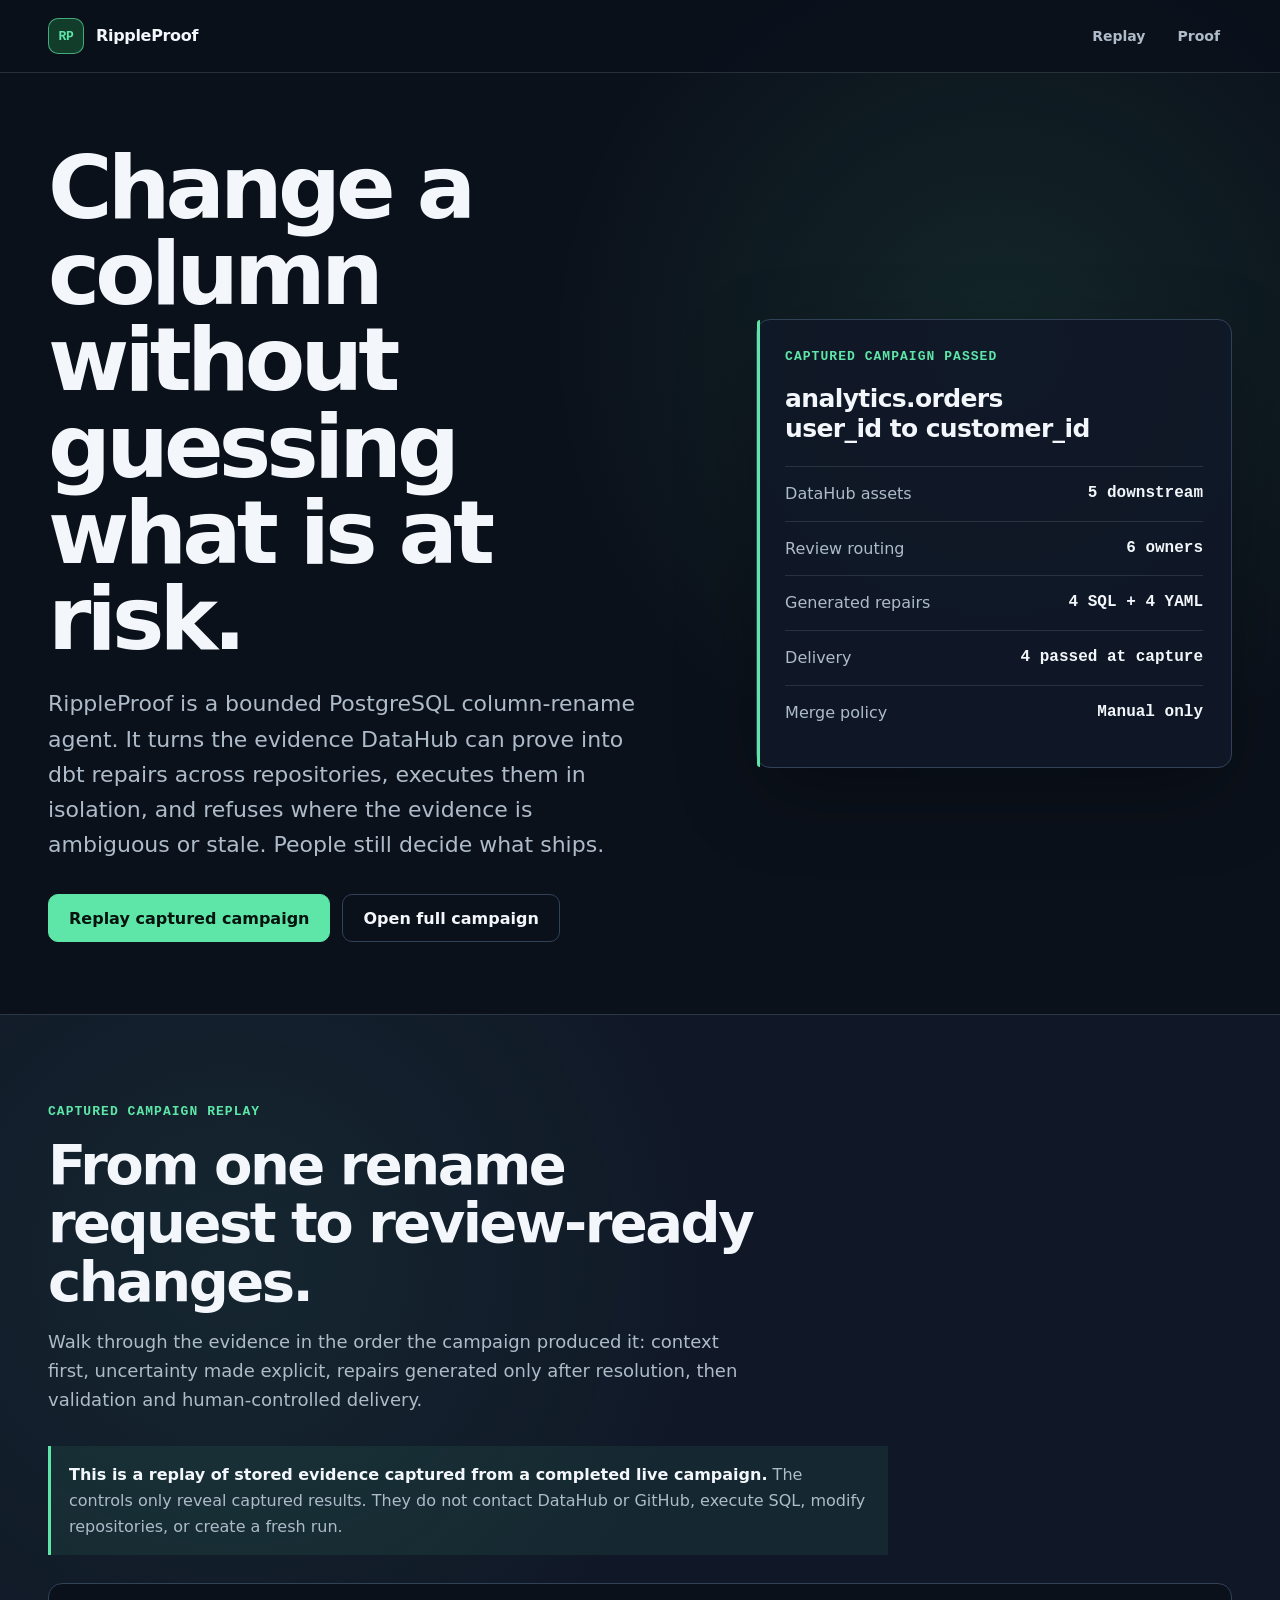
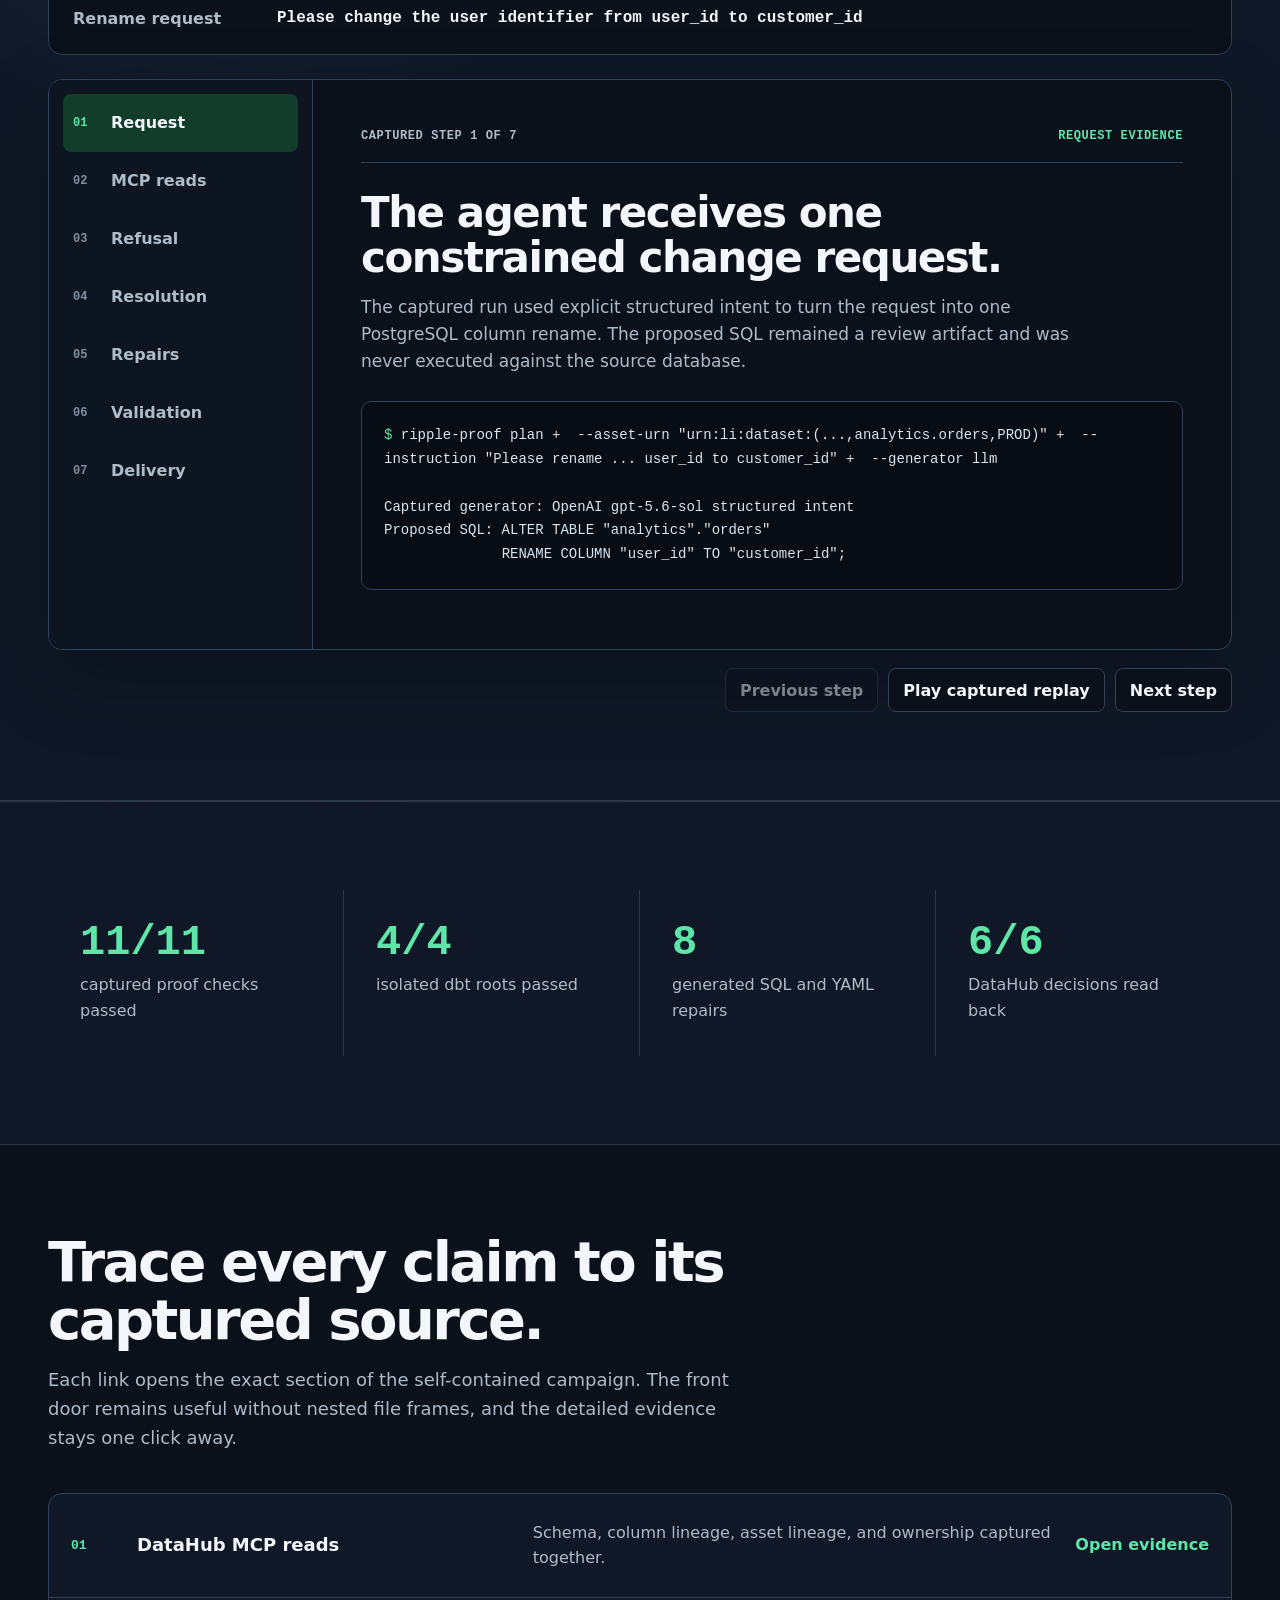
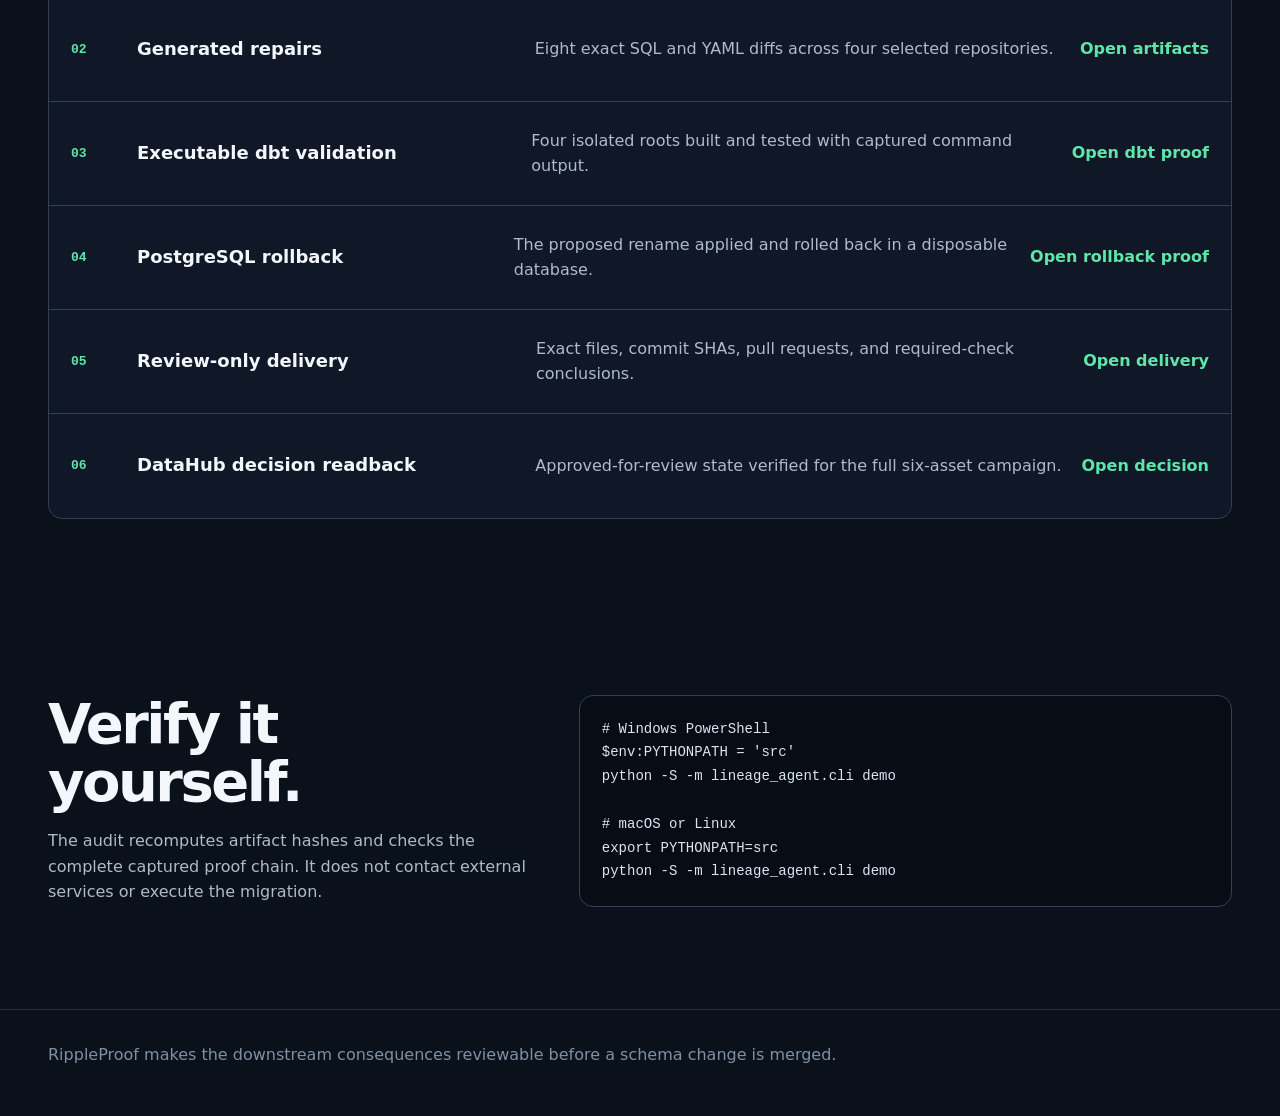
==== examples/index.html @ d80304da "docs: lead with the bounded claim and publish the refusal boundary External review found the copy ov" ====
<!doctype html>
<html lang="en">
<head>
  <meta charset="utf-8">
  <meta name="viewport" content="width=device-width, initial-scale=1">
  <meta name="color-scheme" content="dark">
  <meta name="description" content="RippleProof turns a risky schema rename into a lineage-grounded, executable, human-reviewed change campaign.">
  <meta property="og:title" content="RippleProof | Review the ripple before the change">
  <meta property="og:description" content="DataHub-grounded impact analysis, contract-aware dbt repairs, executable validation, and review-only delivery.">
  <title>RippleProof | Review the ripple before the change</title>
  <link rel="icon" href="data:image/svg+xml,%3Csvg xmlns='http://www.w3.org/2000/svg' viewBox='0 0 64 64'%3E%3Crect width='64' height='64' rx='14' fill='%23101827'/%3E%3Cpath d='M17 46V18h16c9 0 14 5 14 12 0 5-3 9-8 11l9 5H37l-8-5h-2v5H17zm10-14h6c3 0 5-1 5-3s-2-3-5-3h-6v6z' fill='%235ee6a8'/%3E%3C/svg%3E">
  <style>
    :root {
      --background: #0b111b;
      --surface: #101827;
      --surface-raised: #162235;
      --foreground: #f3f7fb;
      --muted: #aebbc9;
      --faint: #7f90a3;
      --border: #304158;
      --accent: #5ee6a8;
      --accent-dark: #123d2b;
      --warning: #ffd479;
      --max: 1184px;
      --radius: 14px;
      font-family: "IBM Plex Sans", "Segoe UI", system-ui, sans-serif;
      color-scheme: dark;
    }

    * { box-sizing: border-box; }
    html { scroll-behavior: smooth; }
    body {
      margin: 0;
      background:
        radial-gradient(circle at 78% 8%, rgba(94, 230, 168, 0.10), transparent 28rem),
        var(--background);
      color: var(--foreground);
      font-size: 16px;
      line-height: 1.6;
    }
    a { color: inherit; }
    a:focus-visible, button:focus-visible { outline: 3px solid var(--warning); outline-offset: 4px; }
    .skip-link {
      position: absolute;
      left: 16px;
      top: -80px;
      z-index: 10;
      padding: 10px 14px;
      background: var(--foreground);
      color: var(--background);
      border-radius: 8px;
    }
    .skip-link:focus { top: 16px; }
    .shell { width: min(calc(100% - 40px), var(--max)); margin: 0 auto; }
    .topbar {
      border-bottom: 1px solid rgba(174, 187, 201, 0.18);
      background: rgba(11, 17, 27, 0.88);
    }
    .topbar .shell {
      min-height: 72px;
      display: flex;
      align-items: center;
      justify-content: space-between;
      gap: 20px;
    }
    .brand { display: inline-flex; align-items: center; gap: 12px; font-weight: 700; letter-spacing: -0.02em; }
    .mark {
      width: 36px;
      height: 36px;
      display: grid;
      place-items: center;
      border: 1px solid rgba(94, 230, 168, 0.65);
      border-radius: 10px;
      background: var(--accent-dark);
      color: var(--accent);
      font: 700 13px/1 "JetBrains Mono", Consolas, monospace;
    }
    .top-nav { display: flex; align-items: center; gap: 8px; }
    .top-nav a {
      min-height: 44px;
      display: inline-flex;
      align-items: center;
      padding: 0 12px;
      border-radius: 8px;
      color: var(--muted);
      font-size: 14px;
      font-weight: 650;
      text-decoration: none;
      transition: color 180ms ease, background-color 180ms ease;
    }
    .top-nav a:hover { color: var(--foreground); background: var(--surface); }
    .hero {
      min-height: min(720px, calc(100dvh - 72px));
      display: grid;
      grid-template-columns: minmax(0, 1.12fr) minmax(300px, 0.88fr);
      align-items: center;
      gap: clamp(40px, 8vw, 112px);
      padding: 72px 0;
    }
    h1, h2, h3, p { margin-top: 0; }
    h1 {
      max-width: 720px;
      margin-bottom: 24px;
      font-size: clamp(44px, 7vw, 88px);
      line-height: 0.98;
      letter-spacing: -0.055em;
    }
    .hero-copy > p { max-width: 610px; margin-bottom: 32px; color: var(--muted); font-size: clamp(18px, 2vw, 22px); }
    .actions { display: flex; flex-wrap: wrap; gap: 12px; }
    .button {
      min-height: 48px;
      display: inline-flex;
      align-items: center;
      justify-content: center;
      padding: 0 20px;
      border: 1px solid var(--accent);
      border-radius: 10px;
      background: var(--accent);
      color: #07130e;
      font-weight: 700;
      text-decoration: none;
      transition: background-color 180ms ease, color 180ms ease, border-color 180ms ease;
    }
    .button:hover { background: #8af0c0; border-color: #8af0c0; }
    .button.secondary { background: transparent; color: var(--foreground); border-color: var(--border); }
    .button.secondary:hover { border-color: var(--muted); background: var(--surface); }
    .proof-card {
      position: relative;
      padding: 28px;
      border: 1px solid var(--border);
      border-radius: var(--radius);
      background: rgba(16, 24, 39, 0.9);
      box-shadow: 0 28px 80px rgba(0, 0, 0, 0.28);
    }
    .proof-card::before {
      content: "";
      position: absolute;
      inset: 0 auto 0 0;
      width: 3px;
      border-radius: var(--radius) 0 0 var(--radius);
      background: var(--accent);
    }
    .proof-status { margin-bottom: 18px; color: var(--accent); font: 700 13px/1.4 "JetBrains Mono", Consolas, monospace; letter-spacing: 0.08em; text-transform: uppercase; }
    .proof-card h2 { margin-bottom: 22px; font-size: 25px; line-height: 1.2; letter-spacing: -0.025em; }
    .proof-list { display: grid; gap: 0; margin: 0; }
    .proof-row { display: flex; justify-content: space-between; gap: 24px; padding: 14px 0; border-top: 1px solid rgba(174, 187, 201, 0.16); }
    .proof-row dt { color: var(--muted); }
    .proof-row dd { margin: 0; font-family: "JetBrains Mono", Consolas, monospace; font-weight: 700; text-align: right; }
    section { padding: 88px 0; }
    .proof-strip { border-block: 1px solid rgba(174, 187, 201, 0.18); background: var(--surface); }
    .metrics { display: grid; grid-template-columns: repeat(4, 1fr); }
    .metric { min-height: 152px; padding: 32px; border-right: 1px solid rgba(174, 187, 201, 0.18); }
    .metric:last-child { border-right: 0; }
    .metric strong { display: block; margin-bottom: 8px; color: var(--accent); font: 700 clamp(28px, 4vw, 42px)/1 "JetBrains Mono", Consolas, monospace; }
    .metric span { color: var(--muted); }
    .section-copy { max-width: 710px; margin-bottom: 40px; }
    .section-copy h2 { margin-bottom: 16px; font-size: clamp(34px, 5vw, 56px); line-height: 1.05; letter-spacing: -0.045em; }
    .section-copy p { color: var(--muted); font-size: 18px; }
    .replay-section {
      border-block: 1px solid rgba(174, 187, 201, 0.18);
      background:
        radial-gradient(circle at 18% 18%, rgba(94, 230, 168, 0.07), transparent 30rem),
        var(--surface);
    }
    .section-label {
      margin-bottom: 14px;
      color: var(--accent);
      font: 700 13px/1.4 "JetBrains Mono", Consolas, monospace;
      letter-spacing: 0.08em;
      text-transform: uppercase;
    }
    .capture-note {
      max-width: 840px;
      margin: -8px 0 28px;
      padding: 16px 18px;
      border-left: 3px solid var(--accent);
      background: rgba(94, 230, 168, 0.07);
      color: var(--muted);
    }
    .capture-note strong { color: var(--foreground); }
    .request-card {
      display: grid;
      grid-template-columns: 180px minmax(0, 1fr);
      gap: 24px;
      align-items: start;
      margin-bottom: 24px;
      padding: 22px 24px;
      border: 1px solid var(--border);
      border-radius: var(--radius);
      background: var(--background);
    }
    .request-card strong { color: var(--muted); font-weight: 550; }
    .request-card code {
      color: var(--foreground);
      font: 700 16px/1.55 "JetBrains Mono", Consolas, monospace;
    }
    .replay-shell {
      display: grid;
      grid-template-columns: 264px minmax(0, 1fr);
      overflow: hidden;
      border: 1px solid var(--border);
      border-radius: var(--radius);
      background: var(--background);
      box-shadow: 0 28px 80px rgba(0, 0, 0, 0.24);
    }
    .replay-nav {
      display: grid;
      align-content: start;
      padding: 14px;
      border-right: 1px solid var(--border);
      background: #0d1521;
    }
    .replay-tab {
      min-height: 58px;
      display: grid;
      grid-template-columns: 28px minmax(0, 1fr);
      gap: 10px;
      align-items: center;
      padding: 8px 10px;
      border-radius: 8px;
      color: var(--muted);
      font-weight: 650;
      line-height: 1.25;
      text-decoration: none;
      transition: color 180ms ease, background-color 180ms ease;
    }
    .replay-tab span {
      color: var(--faint);
      font: 700 12px/1 "JetBrains Mono", Consolas, monospace;
    }
    .replay-tab:hover { color: var(--foreground); background: var(--surface-raised); }
    .replay-tab[aria-selected="true"] {
      background: var(--accent-dark);
      color: var(--foreground);
    }
    .replay-tab[aria-selected="true"] span { color: var(--accent); }
    .replay-stage { min-width: 0; padding: clamp(24px, 4vw, 48px); }
    .replay-stage-head {
      display: flex;
      justify-content: space-between;
      gap: 20px;
      margin-bottom: 28px;
      padding-bottom: 18px;
      border-bottom: 1px solid var(--border);
      color: var(--muted);
      font: 700 12px/1.4 "JetBrains Mono", Consolas, monospace;
      letter-spacing: 0.05em;
      text-transform: uppercase;
    }
    .replay-stage-head span:last-child { color: var(--accent); text-align: right; }
    .replay-panel { min-height: 410px; }
    .replay-shell[data-enhanced="true"] .replay-panel:not([hidden]) {
      animation: replay-in 240ms ease-out;
    }
    .replay-shell[data-enhanced="true"] .replay-panel[hidden] { display: none; }
    @keyframes replay-in {
      from { opacity: 0; transform: translateY(8px); }
      to { opacity: 1; transform: translateY(0); }
    }
    .replay-panel h3 {
      max-width: 680px;
      margin-bottom: 14px;
      font-size: clamp(28px, 4vw, 42px);
      line-height: 1.05;
      letter-spacing: -0.035em;
    }
    .replay-panel > p { max-width: 720px; color: var(--muted); font-size: 17px; }
    .terminal {
      margin-top: 26px;
      padding: 22px;
      overflow-x: auto;
      border: 1px solid var(--border);
      border-radius: 10px;
      background: #080d15;
      color: #d9e6f2;
      font: 14px/1.7 "JetBrains Mono", Consolas, monospace;
      overflow-wrap: anywhere;
      word-break: break-word;
      white-space: pre-wrap;
    }
    .terminal .prompt, .terminal .pass { color: var(--accent); }
    .terminal .warn { color: var(--warning); }
    .fact-grid {
      display: grid;
      grid-template-columns: repeat(2, minmax(0, 1fr));
      gap: 12px;
      margin-top: 26px;
    }
    .fact {
      padding: 18px;
      border: 1px solid var(--border);
      border-radius: 10px;
      background: var(--surface);
    }
    .fact strong { display: block; margin-bottom: 4px; color: var(--accent); font: 700 18px/1.3 "JetBrains Mono", Consolas, monospace; }
    .fact span { color: var(--muted); }
    .fact.warning strong { color: var(--warning); }
    .evidence-link {
      display: inline-flex;
      min-height: 44px;
      align-items: center;
      margin-top: 22px;
      color: var(--accent);
      font-weight: 700;
      text-underline-offset: 4px;
    }
    .replay-controls {
      display: none;
      align-items: center;
      justify-content: flex-end;
      gap: 10px;
      margin-top: 18px;
    }
    .replay-shell[data-enhanced="true"] + .replay-controls { display: flex; }
    .control {
      min-height: 44px;
      padding: 0 14px;
      border: 1px solid var(--border);
      border-radius: 8px;
      background: var(--background);
      color: var(--foreground);
      font: inherit;
      font-weight: 700;
      cursor: pointer;
      transition: border-color 180ms ease, background-color 180ms ease;
    }
    .control:hover { border-color: var(--muted); background: var(--surface-raised); }
    .control:active { transform: translateY(1px); }
    .control:disabled { cursor: not-allowed; opacity: 0.48; }
    .proof-index {
      overflow: hidden;
      border: 1px solid var(--border);
      border-radius: var(--radius);
      background: var(--surface);
    }
    .proof-link {
      display: grid;
      grid-template-columns: 48px minmax(190px, 0.72fr) minmax(0, 1fr) auto;
      gap: 18px;
      align-items: center;
      min-height: 104px;
      padding: 18px 22px;
      border-bottom: 1px solid var(--border);
      text-decoration: none;
      transition: background-color 180ms ease;
    }
    .proof-link:last-child { border-bottom: 0; }
    .proof-link:hover { background: var(--surface-raised); }
    .proof-link .proof-number { color: var(--accent); font: 700 13px/1 "JetBrains Mono", Consolas, monospace; }
    .proof-link strong { font-size: 18px; }
    .proof-link p { margin: 0; color: var(--muted); }
    .proof-link .open-label { color: var(--accent); font-weight: 700; white-space: nowrap; }
    .verify-grid { display: grid; grid-template-columns: 0.85fr 1.15fr; gap: 48px; align-items: start; }
    .verify-grid h2 { margin-bottom: 16px; font-size: clamp(34px, 5vw, 56px); line-height: 1.05; letter-spacing: -0.045em; }
    .verify-grid p { color: var(--muted); }
    .verify-grid pre { overflow-x: auto; margin: 0; padding: 22px; border: 1px solid var(--border); border-radius: var(--radius); background: #080d15; color: #d9e6f2; font: 14px/1.7 "JetBrains Mono", Consolas, monospace; }
    footer { padding: 32px 0 48px; border-top: 1px solid rgba(174, 187, 201, 0.18); color: var(--faint); }

    @media (max-width: 820px) {
      .hero { min-height: auto; grid-template-columns: 1fr; gap: 48px; padding: 64px 0; }
      .metrics { grid-template-columns: repeat(2, 1fr); }
      .metric:nth-child(2) { border-right: 0; }
      .metric:nth-child(-n + 2) { border-bottom: 1px solid rgba(174, 187, 201, 0.18); }
      .verify-grid { grid-template-columns: 1fr; gap: 28px; }
      .replay-shell { grid-template-columns: 1fr; }
      .replay-nav {
        grid-template-columns: repeat(2, minmax(0, 1fr));
        border-right: 0;
        border-bottom: 1px solid var(--border);
      }
      .replay-panel { min-height: 0; }
      .proof-link { grid-template-columns: 40px minmax(160px, 0.8fr) minmax(0, 1fr); }
      .proof-link .open-label { grid-column: 2 / -1; }
    }
    @media (max-width: 520px) {
      .shell { width: min(calc(100% - 28px), var(--max)); }
      .topbar .shell { min-height: 64px; }
      .top-nav { gap: 2px; }
      .top-nav a { padding-inline: 9px; }
      h1 { font-size: clamp(42px, 14vw, 64px); }
      section { padding: 64px 0; }
      .actions { display: grid; }
      .metrics { grid-template-columns: 1fr; }
      .metric, .metric:nth-child(2) { border-right: 0; border-bottom: 1px solid rgba(174, 187, 201, 0.18); }
      .metric:last-child { border-bottom: 0; }
      .request-card { grid-template-columns: 1fr; gap: 8px; padding: 18px; }
      .replay-nav { grid-template-columns: 1fr 1fr; padding: 8px; }
      .replay-tab { min-height: 52px; grid-template-columns: 22px minmax(0, 1fr); padding: 7px 8px; font-size: 14px; }
      .replay-stage { padding: 22px 18px; }
      .replay-stage-head { display: grid; gap: 6px; }
      .replay-stage-head span:last-child { text-align: left; }
      .fact-grid { grid-template-columns: 1fr; }
      .replay-controls { grid-template-columns: 1fr 1fr; }
      .replay-shell[data-enhanced="true"] + .replay-controls { display: grid; }
      .control { width: 100%; }
      .control[data-action="play"] { grid-column: 1 / -1; grid-row: 1; }
      .proof-link { grid-template-columns: 34px minmax(0, 1fr); gap: 8px 12px; padding: 18px; }
      .proof-link p, .proof-link .open-label { grid-column: 2; }
    }
    @media (prefers-reduced-motion: reduce) {
      html { scroll-behavior: auto; }
      *, *::before, *::after {
        scroll-behavior: auto !important;
        transition-duration: 0.01ms !important;
        animation-duration: 0.01ms !important;
        animation-iteration-count: 1 !important;
      }
    }
  </style>
</head>
<body>
  <a class="skip-link" href="#main">Skip to main content</a>
  <header class="topbar">
    <div class="shell">
      <div class="brand"><span class="mark" aria-hidden="true">RP</span>RippleProof</div>
      <nav class="top-nav" aria-label="Primary navigation">
        <a href="#replay">Replay</a>
        <a href="#proof">Proof</a>
      </nav>
    </div>
  </header>

  <main id="main" tabindex="-1">
    <div class="shell hero" id="product">
      <div class="hero-copy">
        <h1>Change a column without guessing what is at risk.</h1>
        <p>RippleProof is a bounded PostgreSQL column-rename agent. It turns the evidence DataHub can prove into dbt repairs across repositories, executes them in isolation, and refuses where the evidence is ambiguous or stale. People still decide what ships.</p>
        <div class="actions">
          <a class="button" href="#replay">Replay captured campaign</a>
          <a class="button secondary" href="generated-ripple-proof-resolved/campaign.html">Open full campaign</a>
        </div>
      </div>
      <aside class="proof-card" aria-label="Verified campaign summary">
        <div class="proof-status">Captured campaign passed</div>
        <h2>analytics.orders<br>user_id to customer_id</h2>
        <dl class="proof-list">
          <div class="proof-row"><dt>DataHub assets</dt><dd>5 downstream</dd></div>
          <div class="proof-row"><dt>Review routing</dt><dd>6 owners</dd></div>
          <div class="proof-row"><dt>Generated repairs</dt><dd>4 SQL + 4 YAML</dd></div>
          <div class="proof-row"><dt>Delivery</dt><dd>4 passed at capture</dd></div>
          <div class="proof-row"><dt>Merge policy</dt><dd>Manual only</dd></div>
        </dl>
      </aside>
    </div>

    <section class="replay-section" id="replay" aria-labelledby="replay-title">
      <div class="shell">
        <div class="section-copy">
          <div class="section-label">Captured campaign replay</div>
          <h2 id="replay-title">From one rename request to review-ready changes.</h2>
          <p>Walk through the evidence in the order the campaign produced it: context first, uncertainty made explicit, repairs generated only after resolution, then validation and human-controlled delivery.</p>
        </div>

        <div class="capture-note" role="note">
          <strong>This is a replay of stored evidence captured from a completed live campaign.</strong>
          The controls only reveal captured results. They do not contact DataHub or GitHub, execute SQL, modify repositories, or create a fresh run.
        </div>

        <div class="request-card">
          <strong>Rename request</strong>
          <code>Please change the user identifier from user_id to customer_id</code>
        </div>

        <div class="replay-shell" data-replay>
          <nav class="replay-nav" role="tablist" aria-label="Captured campaign steps">
            <a class="replay-tab" id="replay-tab-1" href="#replay-step-1" role="tab" aria-controls="replay-step-1" aria-selected="true"><span>01</span>Request</a>
            <a class="replay-tab" id="replay-tab-2" href="#replay-step-2" role="tab" aria-controls="replay-step-2" aria-selected="false"><span>02</span>MCP reads</a>
            <a class="replay-tab" id="replay-tab-3" href="#replay-step-3" role="tab" aria-controls="replay-step-3" aria-selected="false"><span>03</span>Refusal</a>
            <a class="replay-tab" id="replay-tab-4" href="#replay-step-4" role="tab" aria-controls="replay-step-4" aria-selected="false"><span>04</span>Resolution</a>
            <a class="replay-tab" id="replay-tab-5" href="#replay-step-5" role="tab" aria-controls="replay-step-5" aria-selected="false"><span>05</span>Repairs</a>
            <a class="replay-tab" id="replay-tab-6" href="#replay-step-6" role="tab" aria-controls="replay-step-6" aria-selected="false"><span>06</span>Validation</a>
            <a class="replay-tab" id="replay-tab-7" href="#replay-step-7" role="tab" aria-controls="replay-step-7" aria-selected="false"><span>07</span>Delivery</a>
          </nav>

          <div class="replay-stage">
            <div class="replay-stage-head" aria-live="polite">
              <span data-step-count>All 7 captured steps expanded</span>
              <span data-step-status>Offline evidence replay</span>
            </div>

            <article class="replay-panel" id="replay-step-1" role="tabpanel" aria-labelledby="replay-tab-1">
              <h3>The agent receives one constrained change request.</h3>
              <p>The captured run used explicit structured intent to turn the request into one PostgreSQL column rename. The proposed SQL remained a review artifact and was never executed against the source database.</p>
              <pre class="terminal"><code><span class="prompt">$</span> ripple-proof plan +  --asset-urn "urn:li:dataset:(...,analytics.orders,PROD)" +  --instruction "Please rename ... user_id to customer_id" +  --generator llm

Captured generator: OpenAI gpt-5.6-sol structured intent
Proposed SQL: ALTER TABLE "analytics"."orders"
              RENAME COLUMN "user_id" TO "customer_id";</code></pre>
            </article>

            <article class="replay-panel" id="replay-step-2" role="tabpanel" aria-labelledby="replay-tab-2">
              <h3>DataHub MCP establishes the blast radius before code changes.</h3>
              <p>The agent captured schema, column lineage, wider asset lineage, and ownership. Five downstream assets appeared across two hops, with review routes for the source and every consumer.</p>
              <div class="fact-grid">
                <div class="fact"><strong>list_schema_fields</strong><span>Verified user_id exists and customer_id does not.</span></div>
                <div class="fact"><strong>get_lineage + column</strong><span>Four column-confirmed dbt consumers.</span></div>
                <div class="fact"><strong>get_lineage + asset</strong><span>Five reachable assets across two hops.</span></div>
                <div class="fact"><strong>get_entities</strong><span>Six owner routes for human review.</span></div>
              </div>
              <a class="evidence-link" href="generated-ripple-proof-resolved/campaign.html#evidence-title">Open captured DataHub MCP evidence</a>
            </article>

            <article class="replay-panel" id="replay-step-3" role="tabpanel" aria-labelledby="replay-tab-3">
              <h3>Two code matches produce a refusal, not a guess.</h3>
              <p>DataHub identified customer_identity_export, but two discovered dbt models claimed that asset. RippleProof stopped review readiness and preserved both candidates for an owner decision.</p>
              <pre class="terminal"><code><span class="warn">BLOCKED: model mapping is ambiguous</span>

asset: customer_identity_export
candidates:
  - dbt_operations_primary/models/customer_identity_primary.sql
  - dbt_operations_shadow/models/customer_identity_shadow.sql

ready_for_review: false</code></pre>
              <a class="evidence-link" href="ambiguity-resolution-review.html">Compare the blocked and resolved campaigns</a>
            </article>

            <article class="replay-panel" id="replay-step-4" role="tabpanel" aria-labelledby="replay-tab-4">
              <h3>The reviewer selects one exact model and the decision is hashed.</h3>
              <p>The recorded override chose the primary Operations model. The shadow candidate stayed visible as unselected evidence, so the resolution remains explainable and reproducible.</p>
              <pre class="terminal"><code><span class="pass">RESOLVED: reviewer override</span>

selected:
  dbt_operations_primary/models/customer_identity_primary.sql
unselected:
  dbt_operations_shadow/models/customer_identity_shadow.sql
resolution_sha256:
  58814786fe8f9f120883964919371ba636cdb69d6177ea32b817f99f9cd10b37</code></pre>
              <a class="evidence-link" href="generated-ripple-proof-resolved/campaign.html#artifacts-title">Inspect the resolved artifact set</a>
            </article>

            <article class="replay-panel" id="replay-step-5" role="tabpanel" aria-labelledby="replay-tab-5">
              <h3>Confirmed consumers receive mergeable SQL and contract repairs.</h3>
              <p>Four selected dbt repositories received four model patches and four schema contract patches. The Looker dashboard stayed in manual review because DataHub proved reachability, not column usage.</p>
              <div class="fact-grid">
                <div class="fact"><strong>4 SQL</strong><span>Executable references changed to customer_id.</span></div>
                <div class="fact"><strong>4 YAML</strong><span>dbt schema contracts updated with each model.</span></div>
                <div class="fact"><strong>4 repos</strong><span>Only the reviewer-selected implementations were patched.</span></div>
                <div class="fact warning"><strong>1 manual</strong><span>Revenue Dashboard routed for inspection, not fabricated repair.</span></div>
              </div>
              <a class="evidence-link" href="generated-ripple-proof-resolved/campaign.html#artifacts-title">Open generated repairs and diffs</a>
            </article>

            <article class="replay-panel" id="replay-step-6" role="tabpanel" aria-labelledby="replay-tab-6">
              <h3>Repairs execute in isolation and the source rename rolls back.</h3>
              <p>Every selected dbt root built and tested against DuckDB. PostgreSQL 16 then observed user_id, applied the rename in a networkless disposable container, observed customer_id, rolled back, and observed user_id again.</p>
              <div class="fact-grid">
                <div class="fact"><strong>4 / 4 dbt</strong><span>All isolated roots passed build and data tests.</span></div>
                <div class="fact"><strong>before</strong><span>user_id</span></div>
                <div class="fact"><strong>after</strong><span>customer_id</span></div>
                <div class="fact"><strong>rollback</strong><span>user_id restored</span></div>
              </div>
              <a class="evidence-link" href="generated-ripple-proof-resolved/campaign.html#execution-title">Open dbt execution evidence</a>
              <a class="evidence-link" href="generated-ripple-proof-resolved/campaign.html#postgres-title">Open PostgreSQL rollback evidence</a>
            </article>

            <article class="replay-panel" id="replay-step-7" role="tabpanel" aria-labelledby="replay-tab-7">
              <h3>Delivery stops at review, with merge still controlled by people.</h3>
              <p>Four pull requests were captured open with required checks passing and auto-merge disabled. The approved-for-review decision was read back from DataHub for all six covered assets. Nothing in the campaign authorizes merge or production execution.</p>
              <div class="fact-grid">
                <div class="fact"><strong>4 PRs</strong><span>Open, checked, and bound to exact generated files.</span></div>
                <div class="fact"><strong>auto-merge off</strong><span>Delivery policy remains manual-only.</span></div>
                <div class="fact"><strong>6 / 6 assets</strong><span>DataHub decision read back through a fresh client.</span></div>
                <div class="fact"><strong>human gate</strong><span>Merge and source execution remain outside RippleProof.</span></div>
              </div>
              <a class="evidence-link" href="generated-ripple-proof-resolved/campaign.html#delivery-title">Open review-only delivery evidence</a>
              <a class="evidence-link" href="generated-ripple-proof-resolved/campaign.html#decision-title">Open DataHub decision evidence</a>
            </article>
          </div>
        </div>

        <div class="replay-controls" aria-label="Captured replay controls">
          <button class="control" type="button" data-action="previous">Previous step</button>
          <button class="control" type="button" data-action="play" aria-pressed="false">Play captured replay</button>
          <button class="control" type="button" data-action="next">Next step</button>
        </div>
        <noscript><p class="capture-note">JavaScript is off, so all seven captured steps are expanded above.</p></noscript>
      </div>
    </section>

    <section class="proof-strip" aria-label="Captured campaign summary">
      <div class="shell metrics">
        <div class="metric"><strong>11/11</strong><span>captured proof checks passed</span></div>
        <div class="metric"><strong>4/4</strong><span>isolated dbt roots passed</span></div>
        <div class="metric"><strong>8</strong><span>generated SQL and YAML repairs</span></div>
        <div class="metric"><strong>6/6</strong><span>DataHub decisions read back</span></div>
      </div>
    </section>

    <section id="proof" aria-labelledby="proof-title">
      <div class="shell">
        <div class="section-copy">
          <h2 id="proof-title">Trace every claim to its captured source.</h2>
          <p>Each link opens the exact section of the self-contained campaign. The front door remains useful without nested file frames, and the detailed evidence stays one click away.</p>
        </div>
        <div class="proof-index">
          <a class="proof-link" href="generated-ripple-proof-resolved/campaign.html#evidence-title">
            <span class="proof-number">01</span><strong>DataHub MCP reads</strong><p>Schema, column lineage, asset lineage, and ownership captured together.</p><span class="open-label">Open evidence</span>
          </a>
          <a class="proof-link" href="generated-ripple-proof-resolved/campaign.html#artifacts-title">
            <span class="proof-number">02</span><strong>Generated repairs</strong><p>Eight exact SQL and YAML diffs across four selected repositories.</p><span class="open-label">Open artifacts</span>
          </a>
          <a class="proof-link" href="generated-ripple-proof-resolved/campaign.html#execution-title">
            <span class="proof-number">03</span><strong>Executable dbt validation</strong><p>Four isolated roots built and tested with captured command output.</p><span class="open-label">Open dbt proof</span>
          </a>
          <a class="proof-link" href="generated-ripple-proof-resolved/campaign.html#postgres-title">
            <span class="proof-number">04</span><strong>PostgreSQL rollback</strong><p>The proposed rename applied and rolled back in a disposable database.</p><span class="open-label">Open rollback proof</span>
          </a>
          <a class="proof-link" href="generated-ripple-proof-resolved/campaign.html#delivery-title">
            <span class="proof-number">05</span><strong>Review-only delivery</strong><p>Exact files, commit SHAs, pull requests, and required-check conclusions.</p><span class="open-label">Open delivery</span>
          </a>
          <a class="proof-link" href="generated-ripple-proof-resolved/campaign.html#decision-title">
            <span class="proof-number">06</span><strong>DataHub decision readback</strong><p>Approved-for-review state verified for the full six-asset campaign.</p><span class="open-label">Open decision</span>
          </a>
        </div>
      </div>
    </section>

    <section id="verify">
      <div class="shell verify-grid">
        <div>
          <h2>Verify it yourself.</h2>
          <p>The audit recomputes artifact hashes and checks the complete captured proof chain. It does not contact external services or execute the migration.</p>
        </div>
        <pre><code># Windows PowerShell
$env:PYTHONPATH = 'src'
python -S -m lineage_agent.cli demo

# macOS or Linux
export PYTHONPATH=src
python -S -m lineage_agent.cli demo</code></pre>
      </div>
    </section>
  </main>

  <footer>
    <div class="shell">RippleProof makes the downstream consequences reviewable before a schema change is merged.</div>
  </footer>
  <script>
    (function () {
      const replay = document.querySelector("[data-replay]");
      if (!replay) return;

      const tabs = Array.from(replay.querySelectorAll('[role="tab"]'));
      const panels = tabs.map((tab) => document.getElementById(tab.getAttribute("aria-controls")));
      const controls = replay.nextElementSibling;
      const previous = controls.querySelector('[data-action="previous"]');
      const play = controls.querySelector('[data-action="play"]');
      const next = controls.querySelector('[data-action="next"]');
      const count = replay.querySelector("[data-step-count]");
      const status = replay.querySelector("[data-step-status]");
      const reducedMotion = window.matchMedia("(prefers-reduced-motion: reduce)");
      let current = 0;
      let timer = null;

      function stopPlayback() {
        if (timer !== null) {
          window.clearInterval(timer);
          timer = null;
        }
        play.setAttribute("aria-pressed", "false");
        play.textContent = "Play captured replay";
      }

      function showStep(index, options) {
        const settings = options || {};
        current = Math.max(0, Math.min(index, tabs.length - 1));
        tabs.forEach((tab, tabIndex) => {
          const selected = tabIndex === current;
          tab.setAttribute("aria-selected", String(selected));
          tab.tabIndex = selected ? 0 : -1;
          panels[tabIndex].hidden = !selected;
        });
        count.textContent = "Captured step " + (current + 1) + " of " + tabs.length;
        const stepLabel = tabs[current].textContent.replace(/^\d+/, "").trim();
        status.textContent = stepLabel + " evidence";
        previous.disabled = current === 0;
        next.disabled = current === tabs.length - 1;
        if (settings.focus) tabs[current].focus();
        if (settings.updateHash !== false) {
          window.history.replaceState(null, "", "#" + panels[current].id);
        }
      }

      function startPlayback() {
        if (reducedMotion.matches) return;
        if (timer !== null) {
          stopPlayback();
          return;
        }
        if (current === tabs.length - 1) showStep(0);
        play.setAttribute("aria-pressed", "true");
        play.textContent = "Pause captured replay";
        timer = window.setInterval(function () {
          if (current === tabs.length - 1) {
            stopPlayback();
            return;
          }
          showStep(current + 1);
        }, 4200);
      }

      tabs.forEach((tab, tabIndex) => {
        tab.addEventListener("click", function (event) {
          event.preventDefault();
          stopPlayback();
          showStep(tabIndex);
        });
        tab.addEventListener("keydown", function (event) {
          let destination = null;
          if (event.key === "ArrowRight" || event.key === "ArrowDown") destination = (tabIndex + 1) % tabs.length;
          if (event.key === "ArrowLeft" || event.key === "ArrowUp") destination = (tabIndex - 1 + tabs.length) % tabs.length;
          if (event.key === "Home") destination = 0;
          if (event.key === "End") destination = tabs.length - 1;
          if (destination === null) return;
          event.preventDefault();
          stopPlayback();
          showStep(destination, { focus: true });
        });
      });

      previous.addEventListener("click", function () {
        stopPlayback();
        showStep(current - 1);
      });
      next.addEventListener("click", function () {
        stopPlayback();
        showStep(current + 1);
      });
      play.addEventListener("click", startPlayback);

      function applyMotionPreference() {
        play.hidden = reducedMotion.matches;
        if (reducedMotion.matches) stopPlayback();
      }
      if (typeof reducedMotion.addEventListener === "function") {
        reducedMotion.addEventListener("change", applyMotionPreference);
      }
      document.addEventListener("visibilitychange", function () {
        if (document.hidden) stopPlayback();
      });

      replay.dataset.enhanced = "true";
      const requested = panels.findIndex((panel) => "#" + panel.id === window.location.hash);
      showStep(requested >= 0 ? requested : 0, { updateHash: requested >= 0 });
      applyMotionPreference();
    }());
  </script>
</body>
</html>
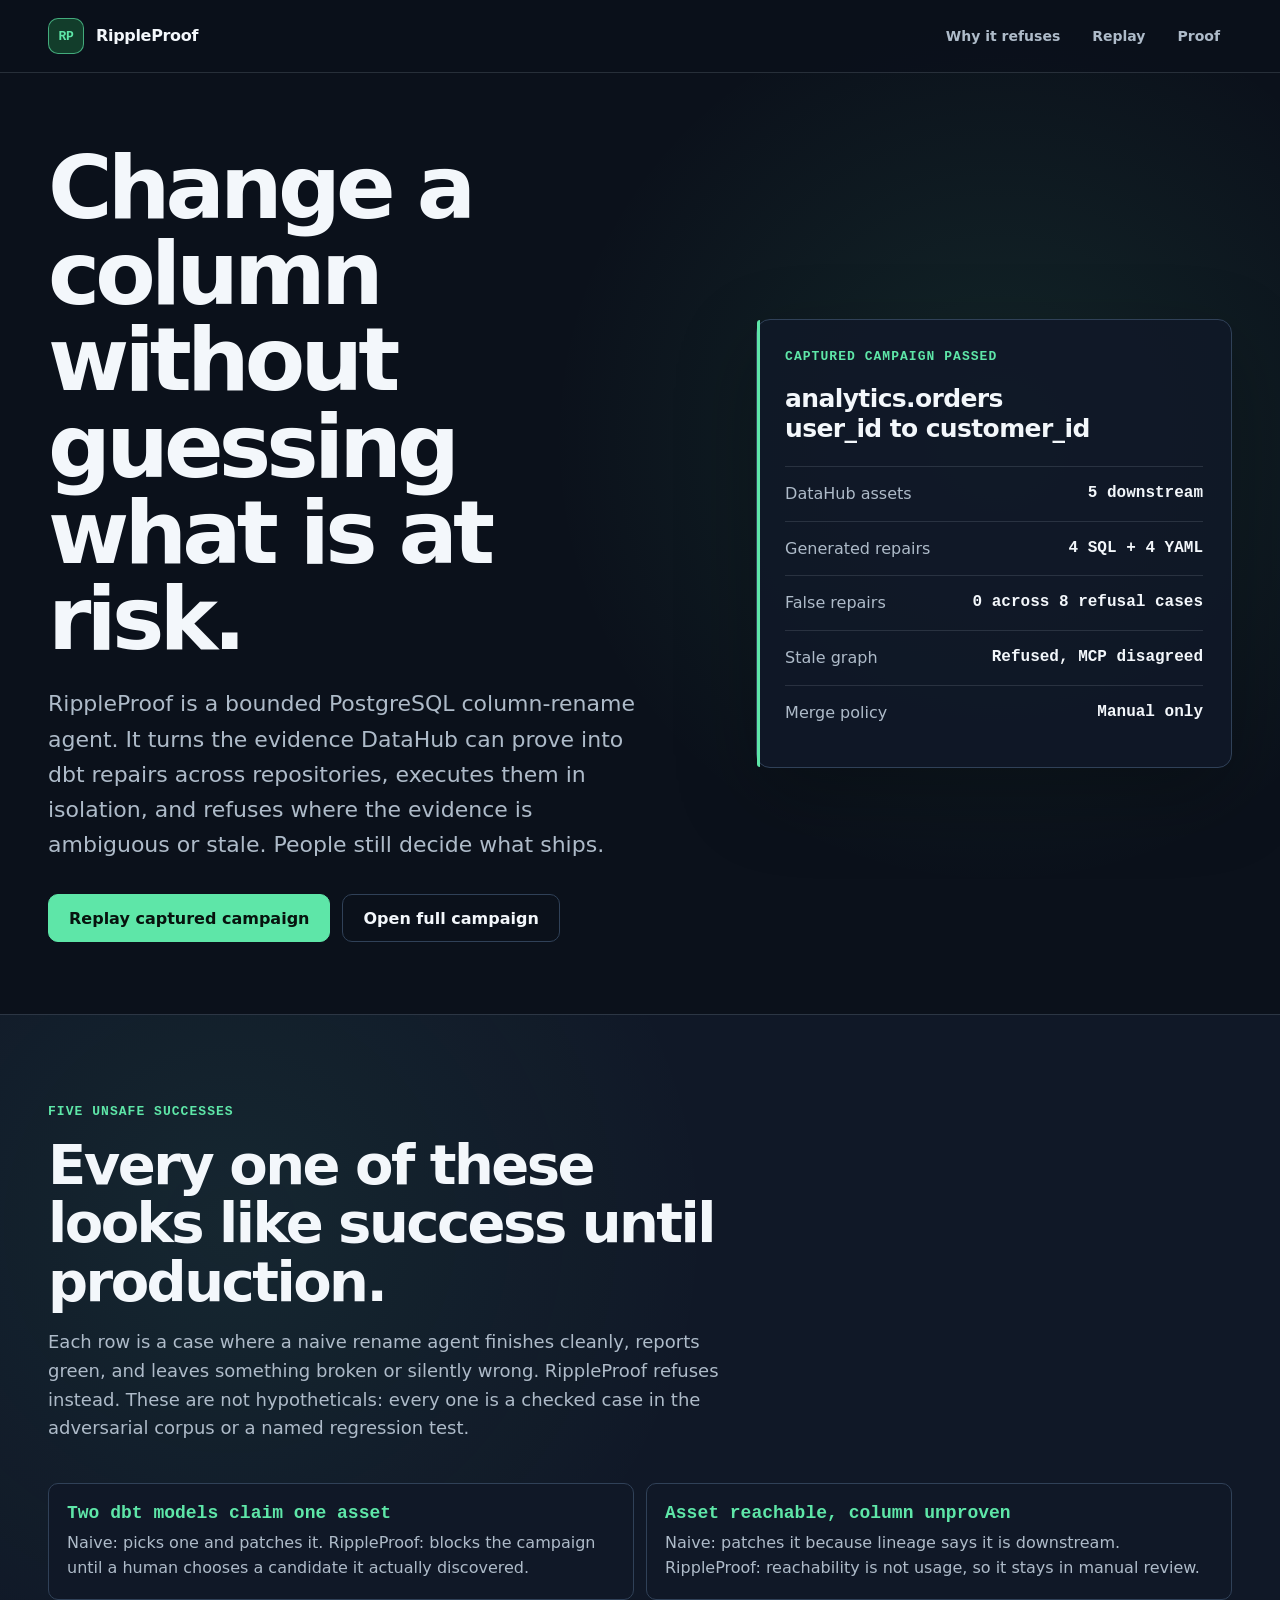
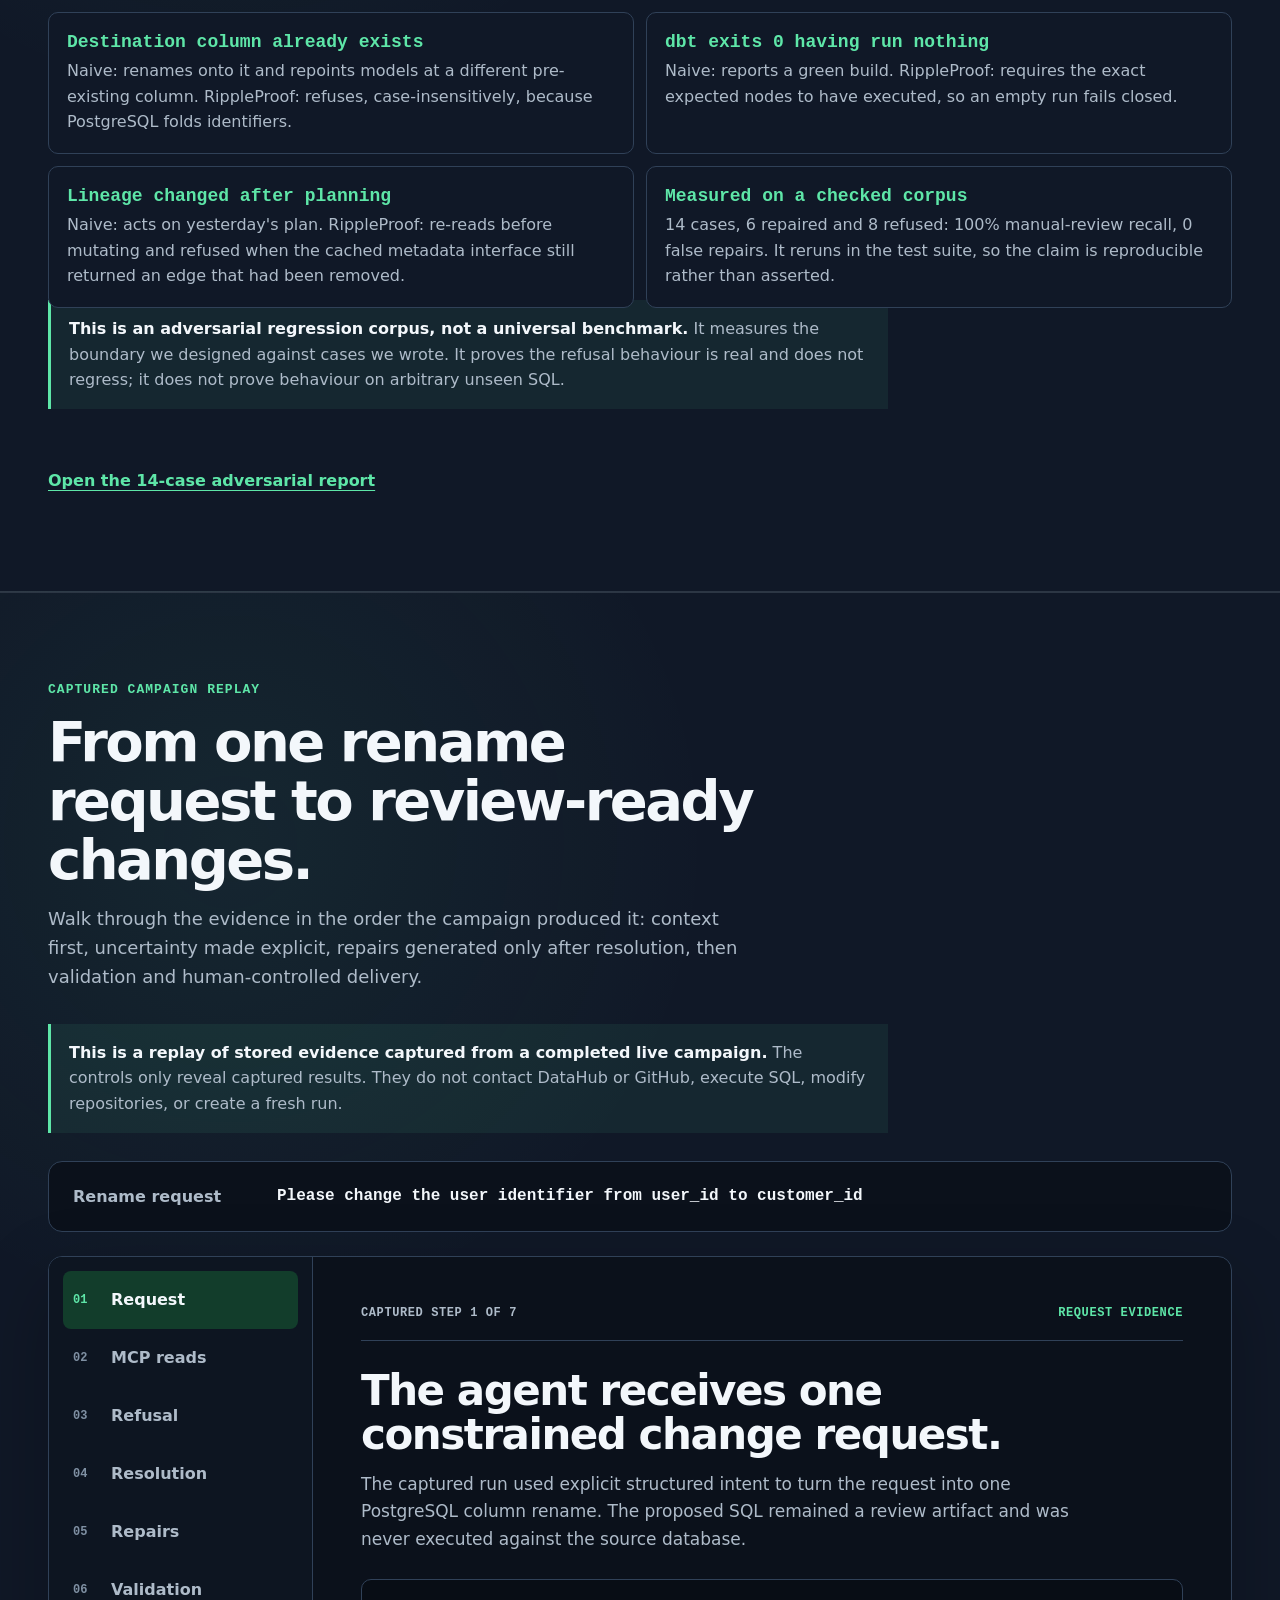
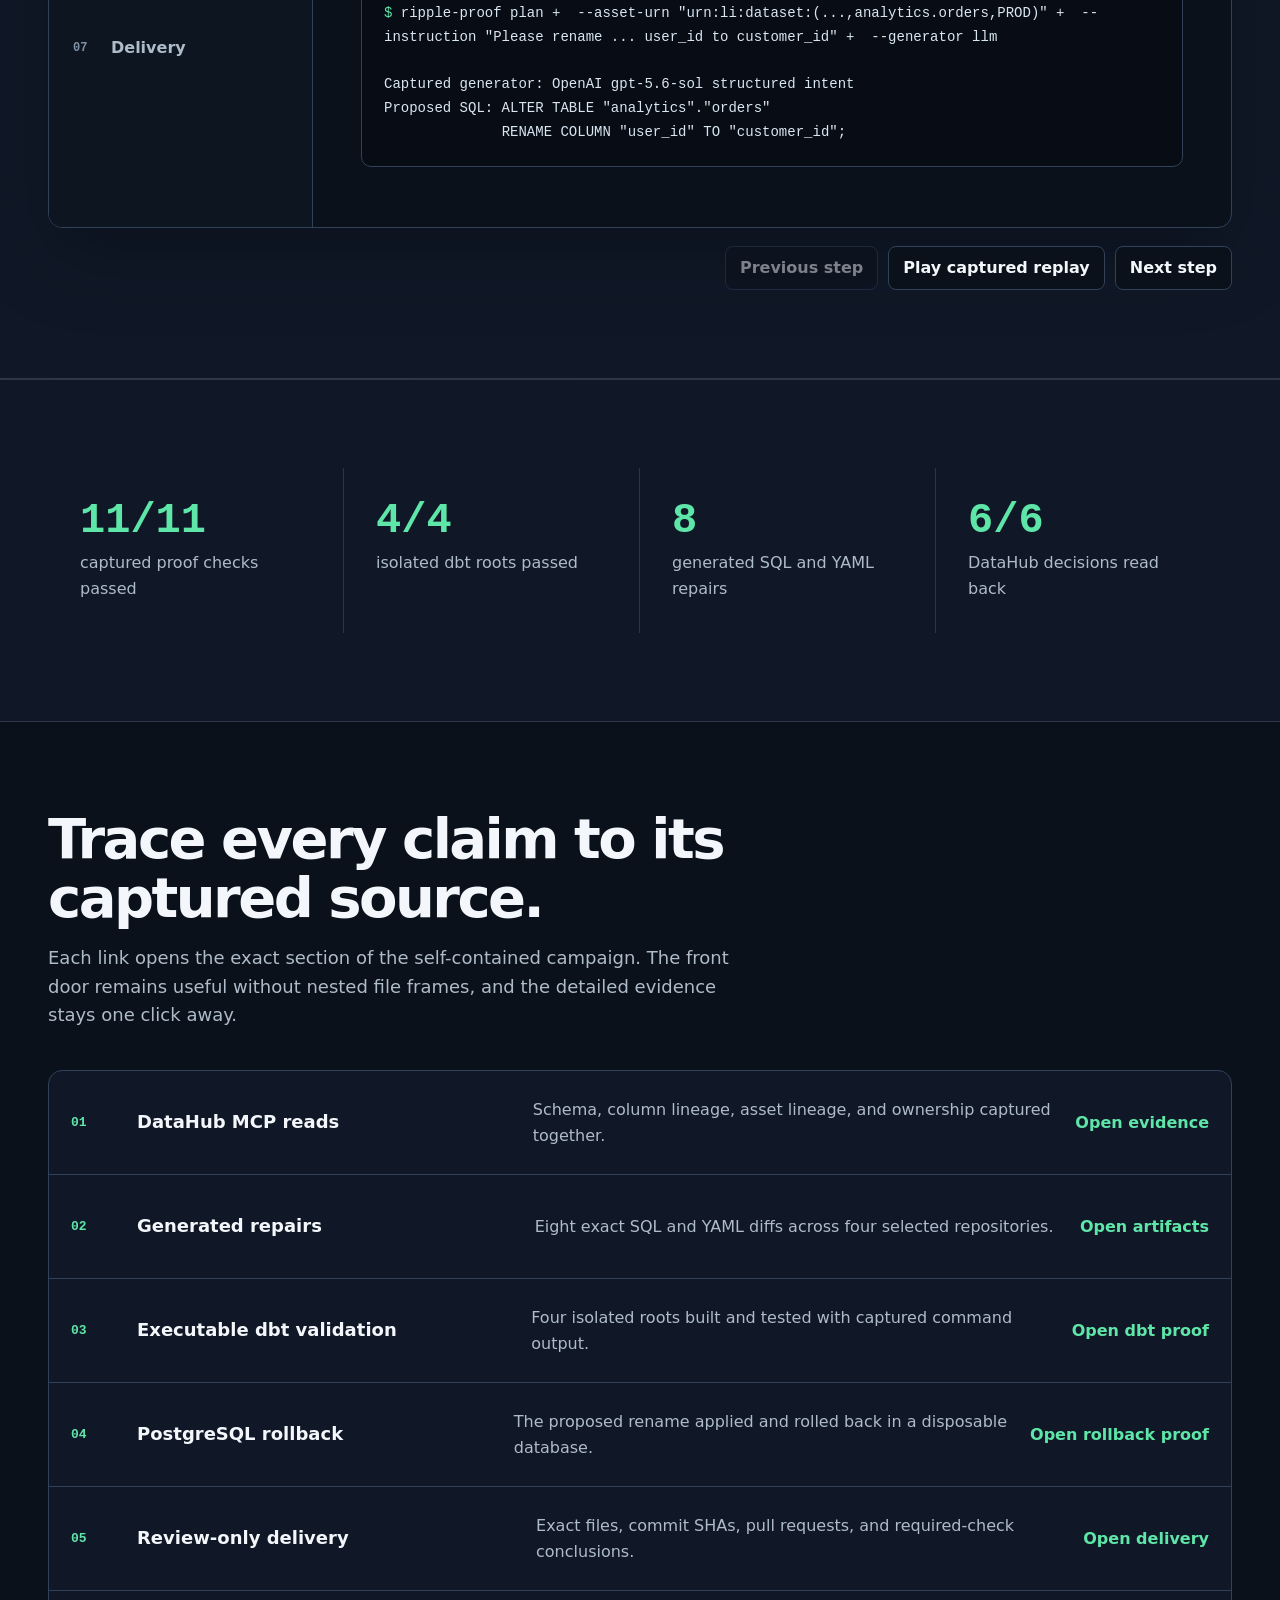
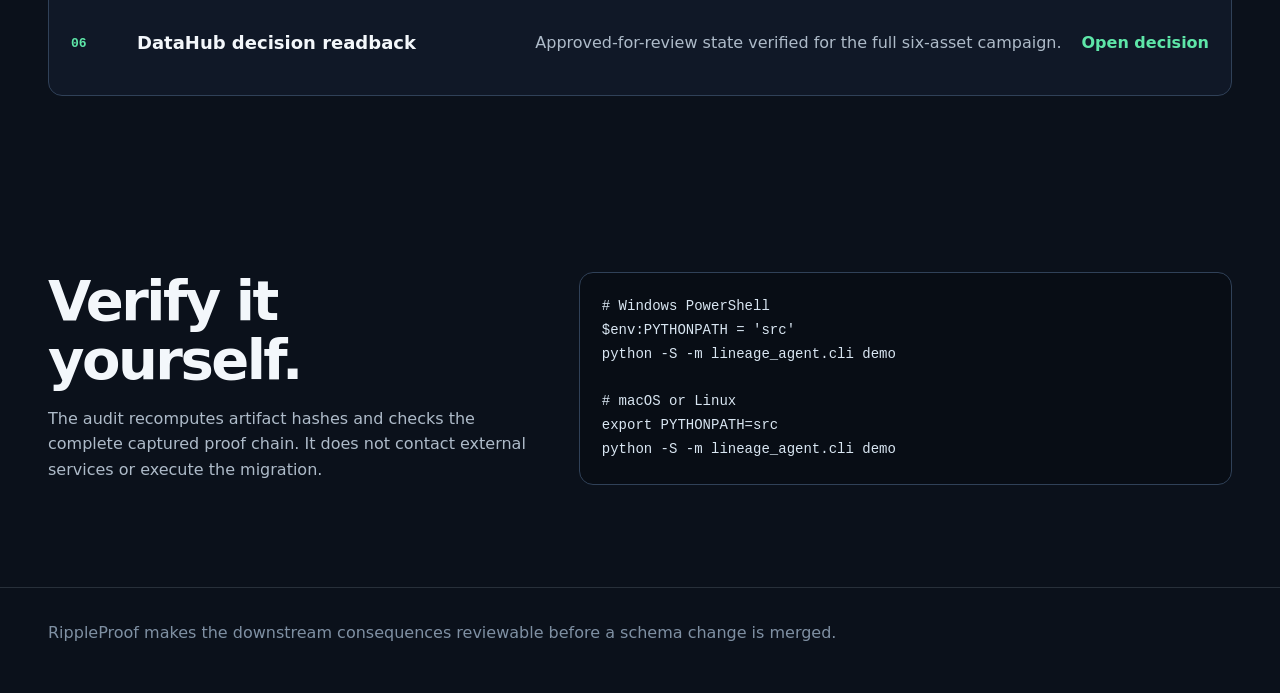
==== commit 0ce2fe6a: "feat: show what goes wrong without the refusals The front door proved what RippleProof built. It did" ====
--- a/examples/index.html
+++ b/examples/index.html
@@ -414,6 +414,7 @@
     <div class="shell">
       <div class="brand"><span class="mark" aria-hidden="true">RP</span>RippleProof</div>
       <nav class="top-nav" aria-label="Primary navigation">
+        <a href="#unsafe">Why it refuses</a>
         <a href="#replay">Replay</a>
         <a href="#proof">Proof</a>
       </nav>
@@ -435,13 +436,39 @@
         <h2>analytics.orders<br>user_id to customer_id</h2>
         <dl class="proof-list">
           <div class="proof-row"><dt>DataHub assets</dt><dd>5 downstream</dd></div>
-          <div class="proof-row"><dt>Review routing</dt><dd>6 owners</dd></div>
           <div class="proof-row"><dt>Generated repairs</dt><dd>4 SQL + 4 YAML</dd></div>
-          <div class="proof-row"><dt>Delivery</dt><dd>4 passed at capture</dd></div>
+          <div class="proof-row"><dt>False repairs</dt><dd>0 across 8 refusal cases</dd></div>
+          <div class="proof-row"><dt>Stale graph</dt><dd>Refused, MCP disagreed</dd></div>
           <div class="proof-row"><dt>Merge policy</dt><dd>Manual only</dd></div>
         </dl>
       </aside>
     </div>
+
+    <section class="replay-section" id="unsafe" aria-labelledby="unsafe-title">
+      <div class="shell">
+        <div class="section-copy">
+          <div class="section-label">Five unsafe successes</div>
+          <h2 id="unsafe-title">Every one of these looks like success until production.</h2>
+          <p>Each row is a case where a naive rename agent finishes cleanly, reports green, and leaves something broken or silently wrong. RippleProof refuses instead. These are not hypotheticals: every one is a checked case in the adversarial corpus or a named regression test.</p>
+        </div>
+
+        <div class="fact-grid">
+          <div class="fact"><strong>Two dbt models claim one asset</strong><span>Naive: picks one and patches it. RippleProof: blocks the campaign until a human chooses a candidate it actually discovered.</span></div>
+          <div class="fact"><strong>Asset reachable, column unproven</strong><span>Naive: patches it because lineage says it is downstream. RippleProof: reachability is not usage, so it stays in manual review.</span></div>
+          <div class="fact"><strong>Destination column already exists</strong><span>Naive: renames onto it and repoints models at a different pre-existing column. RippleProof: refuses, case-insensitively, because PostgreSQL folds identifiers.</span></div>
+          <div class="fact"><strong>dbt exits 0 having run nothing</strong><span>Naive: reports a green build. RippleProof: requires the exact expected nodes to have executed, so an empty run fails closed.</span></div>
+          <div class="fact"><strong>Lineage changed after planning</strong><span>Naive: acts on yesterday's plan. RippleProof: re-reads before mutating and refused when the cached metadata interface still returned an edge that had been removed.</span></div>
+          <div class="fact"><strong>Measured on a checked corpus</strong><span>14 cases, 6 repaired and 8 refused: 100% manual-review recall, 0 false repairs. It reruns in the test suite, so the claim is reproducible rather than asserted.</span></div>
+        </div>
+
+        <div class="capture-note" role="note">
+          <strong>This is an adversarial regression corpus, not a universal benchmark.</strong>
+          It measures the boundary we designed against cases we wrote. It proves the refusal behaviour is real and does not regress; it does not prove behaviour on arbitrary unseen SQL.
+        </div>
+
+        <a class="evidence-link" href="evaluation/report.html">Open the 14-case adversarial report</a>
+      </div>
+    </section>
 
     <section class="replay-section" id="replay" aria-labelledby="replay-title">
       <div class="shell">
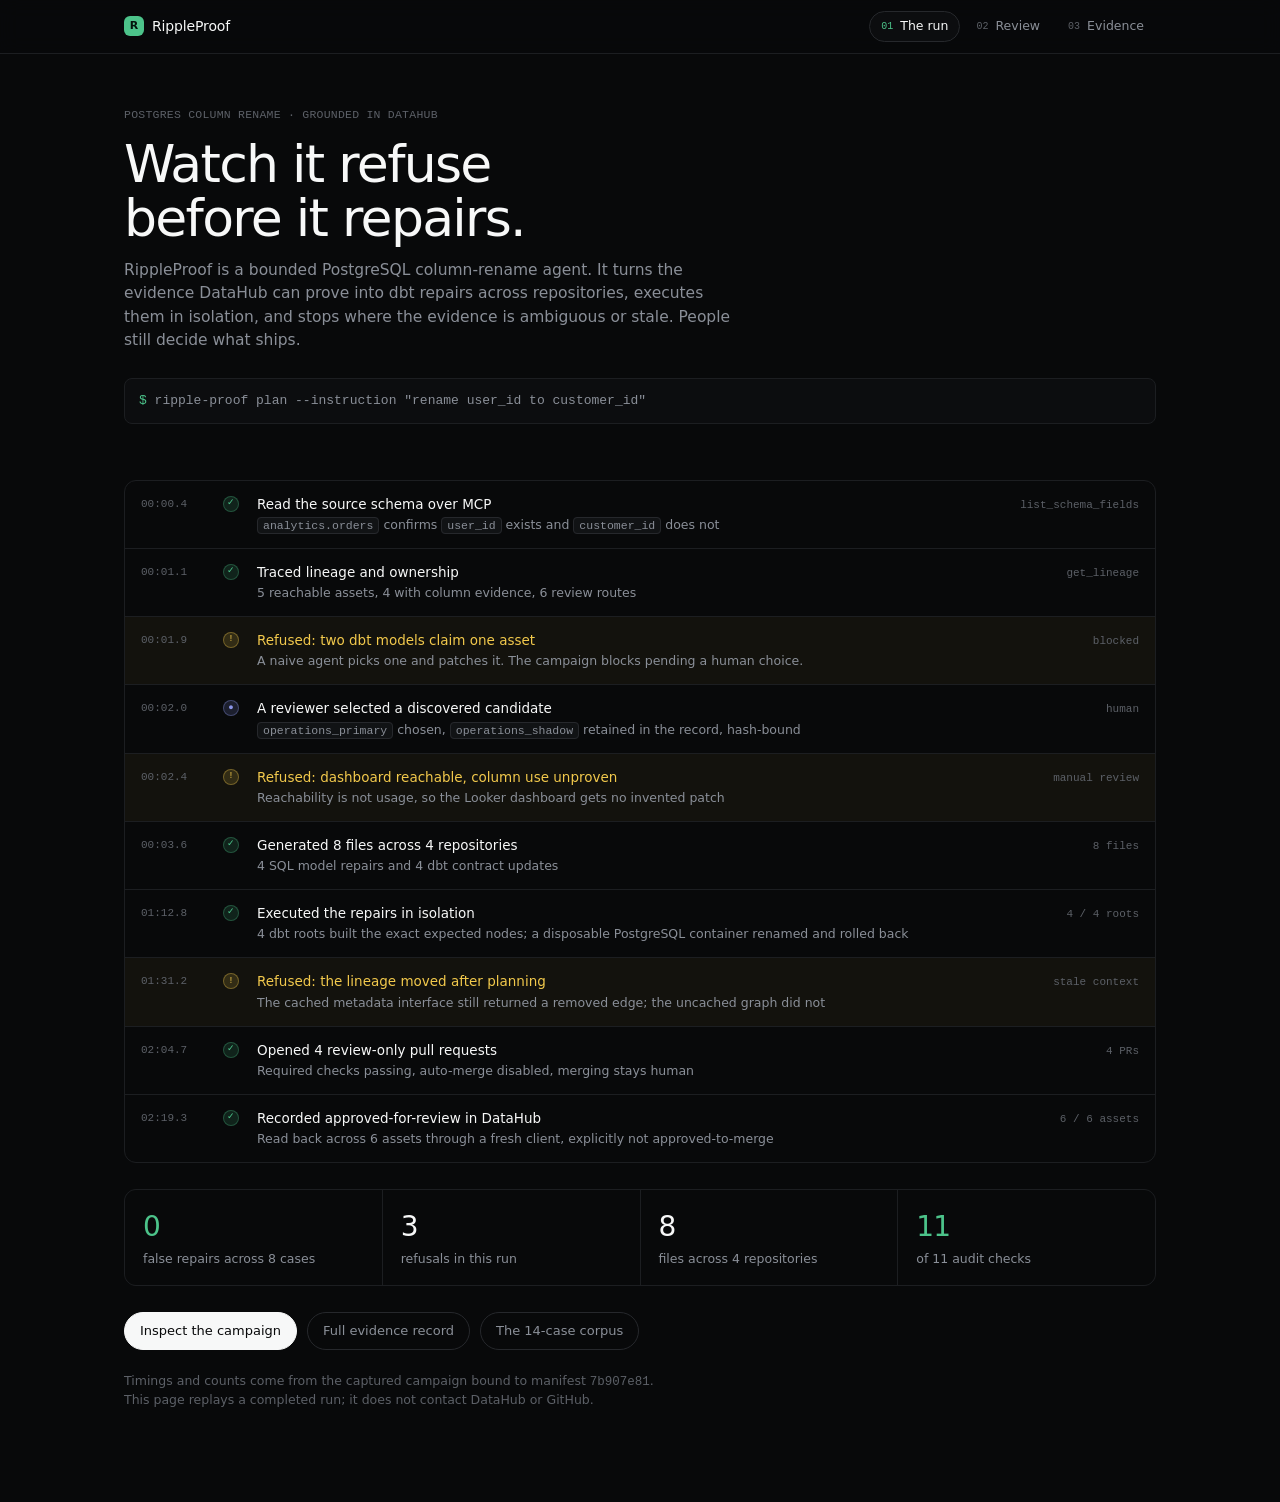
==== commit 66e0ee90: "fix: one design system across every reachable surface The theme fix reached the campaign replay but " ====
--- a/examples/index.html
+++ b/examples/index.html
@@ -2,775 +2,19 @@
 <html lang="en">
 <head>
   <meta charset="utf-8">
-  <meta name="viewport" content="width=device-width, initial-scale=1">
   <meta name="color-scheme" content="dark">
-  <meta name="description" content="RippleProof turns a risky schema rename into a lineage-grounded, executable, human-reviewed change campaign.">
-  <meta property="og:title" content="RippleProof | Review the ripple before the change">
-  <meta property="og:description" content="DataHub-grounded impact analysis, contract-aware dbt repairs, executable validation, and review-only delivery.">
-  <title>RippleProof | Review the ripple before the change</title>
-  <link rel="icon" href="data:image/svg+xml,%3Csvg xmlns='http://www.w3.org/2000/svg' viewBox='0 0 64 64'%3E%3Crect width='64' height='64' rx='14' fill='%23101827'/%3E%3Cpath d='M17 46V18h16c9 0 14 5 14 12 0 5-3 9-8 11l9 5H37l-8-5h-2v5H17zm10-14h6c3 0 5-1 5-3s-2-3-5-3h-6v6z' fill='%235ee6a8'/%3E%3C/svg%3E">
+  <title>RippleProof</title>
+  <link rel="canonical" href="run.html">
+  <meta http-equiv="refresh" content="0; url=run.html">
+  <script>location.replace("run.html");</script>
   <style>
-    :root {
-      --background: #0b111b;
-      --surface: #101827;
-      --surface-raised: #162235;
-      --foreground: #f3f7fb;
-      --muted: #aebbc9;
-      --faint: #7f90a3;
-      --border: #304158;
-      --accent: #5ee6a8;
-      --accent-dark: #123d2b;
-      --warning: #ffd479;
-      --max: 1184px;
-      --radius: 14px;
-      font-family: "IBM Plex Sans", "Segoe UI", system-ui, sans-serif;
-      color-scheme: dark;
-    }
-
-    * { box-sizing: border-box; }
-    html { scroll-behavior: smooth; }
-    body {
-      margin: 0;
-      background:
-        radial-gradient(circle at 78% 8%, rgba(94, 230, 168, 0.10), transparent 28rem),
-        var(--background);
-      color: var(--foreground);
-      font-size: 16px;
-      line-height: 1.6;
-    }
-    a { color: inherit; }
-    a:focus-visible, button:focus-visible { outline: 3px solid var(--warning); outline-offset: 4px; }
-    .skip-link {
-      position: absolute;
-      left: 16px;
-      top: -80px;
-      z-index: 10;
-      padding: 10px 14px;
-      background: var(--foreground);
-      color: var(--background);
-      border-radius: 8px;
-    }
-    .skip-link:focus { top: 16px; }
-    .shell { width: min(calc(100% - 40px), var(--max)); margin: 0 auto; }
-    .topbar {
-      border-bottom: 1px solid rgba(174, 187, 201, 0.18);
-      background: rgba(11, 17, 27, 0.88);
-    }
-    .topbar .shell {
-      min-height: 72px;
-      display: flex;
-      align-items: center;
-      justify-content: space-between;
-      gap: 20px;
-    }
-    .brand { display: inline-flex; align-items: center; gap: 12px; font-weight: 700; letter-spacing: -0.02em; }
-    .mark {
-      width: 36px;
-      height: 36px;
-      display: grid;
-      place-items: center;
-      border: 1px solid rgba(94, 230, 168, 0.65);
-      border-radius: 10px;
-      background: var(--accent-dark);
-      color: var(--accent);
-      font: 700 13px/1 "JetBrains Mono", Consolas, monospace;
-    }
-    .top-nav { display: flex; align-items: center; gap: 8px; }
-    .top-nav a {
-      min-height: 44px;
-      display: inline-flex;
-      align-items: center;
-      padding: 0 12px;
-      border-radius: 8px;
-      color: var(--muted);
-      font-size: 14px;
-      font-weight: 650;
-      text-decoration: none;
-      transition: color 180ms ease, background-color 180ms ease;
-    }
-    .top-nav a:hover { color: var(--foreground); background: var(--surface); }
-    .hero {
-      min-height: min(720px, calc(100dvh - 72px));
-      display: grid;
-      grid-template-columns: minmax(0, 1.12fr) minmax(300px, 0.88fr);
-      align-items: center;
-      gap: clamp(40px, 8vw, 112px);
-      padding: 72px 0;
-    }
-    h1, h2, h3, p { margin-top: 0; }
-    h1 {
-      max-width: 720px;
-      margin-bottom: 24px;
-      font-size: clamp(44px, 7vw, 88px);
-      line-height: 0.98;
-      letter-spacing: -0.055em;
-    }
-    .hero-copy > p { max-width: 610px; margin-bottom: 32px; color: var(--muted); font-size: clamp(18px, 2vw, 22px); }
-    .actions { display: flex; flex-wrap: wrap; gap: 12px; }
-    .button {
-      min-height: 48px;
-      display: inline-flex;
-      align-items: center;
-      justify-content: center;
-      padding: 0 20px;
-      border: 1px solid var(--accent);
-      border-radius: 10px;
-      background: var(--accent);
-      color: #07130e;
-      font-weight: 700;
-      text-decoration: none;
-      transition: background-color 180ms ease, color 180ms ease, border-color 180ms ease;
-    }
-    .button:hover { background: #8af0c0; border-color: #8af0c0; }
-    .button.secondary { background: transparent; color: var(--foreground); border-color: var(--border); }
-    .button.secondary:hover { border-color: var(--muted); background: var(--surface); }
-    .proof-card {
-      position: relative;
-      padding: 28px;
-      border: 1px solid var(--border);
-      border-radius: var(--radius);
-      background: rgba(16, 24, 39, 0.9);
-      box-shadow: 0 28px 80px rgba(0, 0, 0, 0.28);
-    }
-    .proof-card::before {
-      content: "";
-      position: absolute;
-      inset: 0 auto 0 0;
-      width: 3px;
-      border-radius: var(--radius) 0 0 var(--radius);
-      background: var(--accent);
-    }
-    .proof-status { margin-bottom: 18px; color: var(--accent); font: 700 13px/1.4 "JetBrains Mono", Consolas, monospace; letter-spacing: 0.08em; text-transform: uppercase; }
-    .proof-card h2 { margin-bottom: 22px; font-size: 25px; line-height: 1.2; letter-spacing: -0.025em; }
-    .proof-list { display: grid; gap: 0; margin: 0; }
-    .proof-row { display: flex; justify-content: space-between; gap: 24px; padding: 14px 0; border-top: 1px solid rgba(174, 187, 201, 0.16); }
-    .proof-row dt { color: var(--muted); }
-    .proof-row dd { margin: 0; font-family: "JetBrains Mono", Consolas, monospace; font-weight: 700; text-align: right; }
-    section { padding: 88px 0; }
-    .proof-strip { border-block: 1px solid rgba(174, 187, 201, 0.18); background: var(--surface); }
-    .metrics { display: grid; grid-template-columns: repeat(4, 1fr); }
-    .metric { min-height: 152px; padding: 32px; border-right: 1px solid rgba(174, 187, 201, 0.18); }
-    .metric:last-child { border-right: 0; }
-    .metric strong { display: block; margin-bottom: 8px; color: var(--accent); font: 700 clamp(28px, 4vw, 42px)/1 "JetBrains Mono", Consolas, monospace; }
-    .metric span { color: var(--muted); }
-    .section-copy { max-width: 710px; margin-bottom: 40px; }
-    .section-copy h2 { margin-bottom: 16px; font-size: clamp(34px, 5vw, 56px); line-height: 1.05; letter-spacing: -0.045em; }
-    .section-copy p { color: var(--muted); font-size: 18px; }
-    .replay-section {
-      border-block: 1px solid rgba(174, 187, 201, 0.18);
-      background:
-        radial-gradient(circle at 18% 18%, rgba(94, 230, 168, 0.07), transparent 30rem),
-        var(--surface);
-    }
-    .section-label {
-      margin-bottom: 14px;
-      color: var(--accent);
-      font: 700 13px/1.4 "JetBrains Mono", Consolas, monospace;
-      letter-spacing: 0.08em;
-      text-transform: uppercase;
-    }
-    .capture-note {
-      max-width: 840px;
-      margin: -8px 0 28px;
-      padding: 16px 18px;
-      border-left: 3px solid var(--accent);
-      background: rgba(94, 230, 168, 0.07);
-      color: var(--muted);
-    }
-    .capture-note strong { color: var(--foreground); }
-    .request-card {
-      display: grid;
-      grid-template-columns: 180px minmax(0, 1fr);
-      gap: 24px;
-      align-items: start;
-      margin-bottom: 24px;
-      padding: 22px 24px;
-      border: 1px solid var(--border);
-      border-radius: var(--radius);
-      background: var(--background);
-    }
-    .request-card strong { color: var(--muted); font-weight: 550; }
-    .request-card code {
-      color: var(--foreground);
-      font: 700 16px/1.55 "JetBrains Mono", Consolas, monospace;
-    }
-    .replay-shell {
-      display: grid;
-      grid-template-columns: 264px minmax(0, 1fr);
-      overflow: hidden;
-      border: 1px solid var(--border);
-      border-radius: var(--radius);
-      background: var(--background);
-      box-shadow: 0 28px 80px rgba(0, 0, 0, 0.24);
-    }
-    .replay-nav {
-      display: grid;
-      align-content: start;
-      padding: 14px;
-      border-right: 1px solid var(--border);
-      background: #0d1521;
-    }
-    .replay-tab {
-      min-height: 58px;
-      display: grid;
-      grid-template-columns: 28px minmax(0, 1fr);
-      gap: 10px;
-      align-items: center;
-      padding: 8px 10px;
-      border-radius: 8px;
-      color: var(--muted);
-      font-weight: 650;
-      line-height: 1.25;
-      text-decoration: none;
-      transition: color 180ms ease, background-color 180ms ease;
-    }
-    .replay-tab span {
-      color: var(--faint);
-      font: 700 12px/1 "JetBrains Mono", Consolas, monospace;
-    }
-    .replay-tab:hover { color: var(--foreground); background: var(--surface-raised); }
-    .replay-tab[aria-selected="true"] {
-      background: var(--accent-dark);
-      color: var(--foreground);
-    }
-    .replay-tab[aria-selected="true"] span { color: var(--accent); }
-    .replay-stage { min-width: 0; padding: clamp(24px, 4vw, 48px); }
-    .replay-stage-head {
-      display: flex;
-      justify-content: space-between;
-      gap: 20px;
-      margin-bottom: 28px;
-      padding-bottom: 18px;
-      border-bottom: 1px solid var(--border);
-      color: var(--muted);
-      font: 700 12px/1.4 "JetBrains Mono", Consolas, monospace;
-      letter-spacing: 0.05em;
-      text-transform: uppercase;
-    }
-    .replay-stage-head span:last-child { color: var(--accent); text-align: right; }
-    .replay-panel { min-height: 410px; }
-    .replay-shell[data-enhanced="true"] .replay-panel:not([hidden]) {
-      animation: replay-in 240ms ease-out;
-    }
-    .replay-shell[data-enhanced="true"] .replay-panel[hidden] { display: none; }
-    @keyframes replay-in {
-      from { opacity: 0; transform: translateY(8px); }
-      to { opacity: 1; transform: translateY(0); }
-    }
-    .replay-panel h3 {
-      max-width: 680px;
-      margin-bottom: 14px;
-      font-size: clamp(28px, 4vw, 42px);
-      line-height: 1.05;
-      letter-spacing: -0.035em;
-    }
-    .replay-panel > p { max-width: 720px; color: var(--muted); font-size: 17px; }
-    .terminal {
-      margin-top: 26px;
-      padding: 22px;
-      overflow-x: auto;
-      border: 1px solid var(--border);
-      border-radius: 10px;
-      background: #080d15;
-      color: #d9e6f2;
-      font: 14px/1.7 "JetBrains Mono", Consolas, monospace;
-      overflow-wrap: anywhere;
-      word-break: break-word;
-      white-space: pre-wrap;
-    }
-    .terminal .prompt, .terminal .pass { color: var(--accent); }
-    .terminal .warn { color: var(--warning); }
-    .fact-grid {
-      display: grid;
-      grid-template-columns: repeat(2, minmax(0, 1fr));
-      gap: 12px;
-      margin-top: 26px;
-    }
-    .fact {
-      padding: 18px;
-      border: 1px solid var(--border);
-      border-radius: 10px;
-      background: var(--surface);
-    }
-    .fact strong { display: block; margin-bottom: 4px; color: var(--accent); font: 700 18px/1.3 "JetBrains Mono", Consolas, monospace; }
-    .fact span { color: var(--muted); }
-    .fact.warning strong { color: var(--warning); }
-    .evidence-link {
-      display: inline-flex;
-      min-height: 44px;
-      align-items: center;
-      margin-top: 22px;
-      color: var(--accent);
-      font-weight: 700;
-      text-underline-offset: 4px;
-    }
-    .replay-controls {
-      display: none;
-      align-items: center;
-      justify-content: flex-end;
-      gap: 10px;
-      margin-top: 18px;
-    }
-    .replay-shell[data-enhanced="true"] + .replay-controls { display: flex; }
-    .control {
-      min-height: 44px;
-      padding: 0 14px;
-      border: 1px solid var(--border);
-      border-radius: 8px;
-      background: var(--background);
-      color: var(--foreground);
-      font: inherit;
-      font-weight: 700;
-      cursor: pointer;
-      transition: border-color 180ms ease, background-color 180ms ease;
-    }
-    .control:hover { border-color: var(--muted); background: var(--surface-raised); }
-    .control:active { transform: translateY(1px); }
-    .control:disabled { cursor: not-allowed; opacity: 0.48; }
-    .proof-index {
-      overflow: hidden;
-      border: 1px solid var(--border);
-      border-radius: var(--radius);
-      background: var(--surface);
-    }
-    .proof-link {
-      display: grid;
-      grid-template-columns: 48px minmax(190px, 0.72fr) minmax(0, 1fr) auto;
-      gap: 18px;
-      align-items: center;
-      min-height: 104px;
-      padding: 18px 22px;
-      border-bottom: 1px solid var(--border);
-      text-decoration: none;
-      transition: background-color 180ms ease;
-    }
-    .proof-link:last-child { border-bottom: 0; }
-    .proof-link:hover { background: var(--surface-raised); }
-    .proof-link .proof-number { color: var(--accent); font: 700 13px/1 "JetBrains Mono", Consolas, monospace; }
-    .proof-link strong { font-size: 18px; }
-    .proof-link p { margin: 0; color: var(--muted); }
-    .proof-link .open-label { color: var(--accent); font-weight: 700; white-space: nowrap; }
-    .verify-grid { display: grid; grid-template-columns: 0.85fr 1.15fr; gap: 48px; align-items: start; }
-    .verify-grid h2 { margin-bottom: 16px; font-size: clamp(34px, 5vw, 56px); line-height: 1.05; letter-spacing: -0.045em; }
-    .verify-grid p { color: var(--muted); }
-    .verify-grid pre { overflow-x: auto; margin: 0; padding: 22px; border: 1px solid var(--border); border-radius: var(--radius); background: #080d15; color: #d9e6f2; font: 14px/1.7 "JetBrains Mono", Consolas, monospace; }
-    footer { padding: 32px 0 48px; border-top: 1px solid rgba(174, 187, 201, 0.18); color: var(--faint); }
-
-    @media (max-width: 820px) {
-      .hero { min-height: auto; grid-template-columns: 1fr; gap: 48px; padding: 64px 0; }
-      .metrics { grid-template-columns: repeat(2, 1fr); }
-      .metric:nth-child(2) { border-right: 0; }
-      .metric:nth-child(-n + 2) { border-bottom: 1px solid rgba(174, 187, 201, 0.18); }
-      .verify-grid { grid-template-columns: 1fr; gap: 28px; }
-      .replay-shell { grid-template-columns: 1fr; }
-      .replay-nav {
-        grid-template-columns: repeat(2, minmax(0, 1fr));
-        border-right: 0;
-        border-bottom: 1px solid var(--border);
-      }
-      .replay-panel { min-height: 0; }
-      .proof-link { grid-template-columns: 40px minmax(160px, 0.8fr) minmax(0, 1fr); }
-      .proof-link .open-label { grid-column: 2 / -1; }
-    }
-    @media (max-width: 520px) {
-      .shell { width: min(calc(100% - 28px), var(--max)); }
-      .topbar .shell { min-height: 64px; }
-      .top-nav { gap: 2px; }
-      .top-nav a { padding-inline: 9px; }
-      h1 { font-size: clamp(42px, 14vw, 64px); }
-      section { padding: 64px 0; }
-      .actions { display: grid; }
-      .metrics { grid-template-columns: 1fr; }
-      .metric, .metric:nth-child(2) { border-right: 0; border-bottom: 1px solid rgba(174, 187, 201, 0.18); }
-      .metric:last-child { border-bottom: 0; }
-      .request-card { grid-template-columns: 1fr; gap: 8px; padding: 18px; }
-      .replay-nav { grid-template-columns: 1fr 1fr; padding: 8px; }
-      .replay-tab { min-height: 52px; grid-template-columns: 22px minmax(0, 1fr); padding: 7px 8px; font-size: 14px; }
-      .replay-stage { padding: 22px 18px; }
-      .replay-stage-head { display: grid; gap: 6px; }
-      .replay-stage-head span:last-child { text-align: left; }
-      .fact-grid { grid-template-columns: 1fr; }
-      .replay-controls { grid-template-columns: 1fr 1fr; }
-      .replay-shell[data-enhanced="true"] + .replay-controls { display: grid; }
-      .control { width: 100%; }
-      .control[data-action="play"] { grid-column: 1 / -1; grid-row: 1; }
-      .proof-link { grid-template-columns: 34px minmax(0, 1fr); gap: 8px 12px; padding: 18px; }
-      .proof-link p, .proof-link .open-label { grid-column: 2; }
-    }
-    @media (prefers-reduced-motion: reduce) {
-      html { scroll-behavior: auto; }
-      *, *::before, *::after {
-        scroll-behavior: auto !important;
-        transition-duration: 0.01ms !important;
-        animation-duration: 0.01ms !important;
-        animation-iteration-count: 1 !important;
-      }
-    }
+    body{margin:0;background:#08090a;color:#f7f8f8;font:14px/1.6 "Inter Variable",
+      "SF Pro Display",-apple-system,"Segoe UI",system-ui,sans-serif;
+      display:grid;place-items:center;min-height:100vh;}
+    a{color:#4cc38a;}
   </style>
 </head>
 <body>
-  <a class="skip-link" href="#main">Skip to main content</a>
-  <header class="topbar">
-    <div class="shell">
-      <div class="brand"><span class="mark" aria-hidden="true">RP</span>RippleProof</div>
-      <nav class="top-nav" aria-label="Primary navigation">
-        <a href="#unsafe">Why it refuses</a>
-        <a href="#replay">Replay</a>
-        <a href="#proof">Proof</a>
-      </nav>
-    </div>
-  </header>
-
-  <main id="main" tabindex="-1">
-    <div class="shell hero" id="product">
-      <div class="hero-copy">
-        <h1>Change a column without guessing what is at risk.</h1>
-        <p>RippleProof is a bounded PostgreSQL column-rename agent. It turns the evidence DataHub can prove into dbt repairs across repositories, executes them in isolation, and refuses where the evidence is ambiguous or stale. People still decide what ships.</p>
-        <div class="actions">
-          <a class="button" href="#replay">Replay captured campaign</a>
-          <a class="button secondary" href="generated-ripple-proof-resolved/campaign.html">Open full campaign</a>
-        </div>
-      </div>
-      <aside class="proof-card" aria-label="Verified campaign summary">
-        <div class="proof-status">Captured campaign passed</div>
-        <h2>analytics.orders<br>user_id to customer_id</h2>
-        <dl class="proof-list">
-          <div class="proof-row"><dt>DataHub assets</dt><dd>5 downstream</dd></div>
-          <div class="proof-row"><dt>Generated repairs</dt><dd>4 SQL + 4 YAML</dd></div>
-          <div class="proof-row"><dt>False repairs</dt><dd>0 across 8 refusal cases</dd></div>
-          <div class="proof-row"><dt>Stale graph</dt><dd>Refused, MCP disagreed</dd></div>
-          <div class="proof-row"><dt>Merge policy</dt><dd>Manual only</dd></div>
-        </dl>
-      </aside>
-    </div>
-
-    <section class="replay-section" id="unsafe" aria-labelledby="unsafe-title">
-      <div class="shell">
-        <div class="section-copy">
-          <div class="section-label">Five unsafe successes</div>
-          <h2 id="unsafe-title">Every one of these looks like success until production.</h2>
-          <p>Each row is a case where a naive rename agent finishes cleanly, reports green, and leaves something broken or silently wrong. RippleProof refuses instead. These are not hypotheticals: every one is a checked case in the adversarial corpus or a named regression test.</p>
-        </div>
-
-        <div class="fact-grid">
-          <div class="fact"><strong>Two dbt models claim one asset</strong><span>Naive: picks one and patches it. RippleProof: blocks the campaign until a human chooses a candidate it actually discovered.</span></div>
-          <div class="fact"><strong>Asset reachable, column unproven</strong><span>Naive: patches it because lineage says it is downstream. RippleProof: reachability is not usage, so it stays in manual review.</span></div>
-          <div class="fact"><strong>Destination column already exists</strong><span>Naive: renames onto it and repoints models at a different pre-existing column. RippleProof: refuses, case-insensitively, because PostgreSQL folds identifiers.</span></div>
-          <div class="fact"><strong>dbt exits 0 having run nothing</strong><span>Naive: reports a green build. RippleProof: requires the exact expected nodes to have executed, so an empty run fails closed.</span></div>
-          <div class="fact"><strong>Lineage changed after planning</strong><span>Naive: acts on yesterday's plan. RippleProof: re-reads before mutating and refused when the cached metadata interface still returned an edge that had been removed.</span></div>
-          <div class="fact"><strong>Measured on a checked corpus</strong><span>14 cases, 6 repaired and 8 refused: 100% manual-review recall, 0 false repairs. It reruns in the test suite, so the claim is reproducible rather than asserted.</span></div>
-        </div>
-
-        <div class="capture-note" role="note">
-          <strong>This is an adversarial regression corpus, not a universal benchmark.</strong>
-          It measures the boundary we designed against cases we wrote. It proves the refusal behaviour is real and does not regress; it does not prove behaviour on arbitrary unseen SQL.
-        </div>
-
-        <a class="evidence-link" href="evaluation/report.html">Open the 14-case adversarial report</a>
-      </div>
-    </section>
-
-    <section class="replay-section" id="replay" aria-labelledby="replay-title">
-      <div class="shell">
-        <div class="section-copy">
-          <div class="section-label">Captured campaign replay</div>
-          <h2 id="replay-title">From one rename request to review-ready changes.</h2>
-          <p>Walk through the evidence in the order the campaign produced it: context first, uncertainty made explicit, repairs generated only after resolution, then validation and human-controlled delivery.</p>
-        </div>
-
-        <div class="capture-note" role="note">
-          <strong>This is a replay of stored evidence captured from a completed live campaign.</strong>
-          The controls only reveal captured results. They do not contact DataHub or GitHub, execute SQL, modify repositories, or create a fresh run.
-        </div>
-
-        <div class="request-card">
-          <strong>Rename request</strong>
-          <code>Please change the user identifier from user_id to customer_id</code>
-        </div>
-
-        <div class="replay-shell" data-replay>
-          <nav class="replay-nav" role="tablist" aria-label="Captured campaign steps">
-            <a class="replay-tab" id="replay-tab-1" href="#replay-step-1" role="tab" aria-controls="replay-step-1" aria-selected="true"><span>01</span>Request</a>
-            <a class="replay-tab" id="replay-tab-2" href="#replay-step-2" role="tab" aria-controls="replay-step-2" aria-selected="false"><span>02</span>MCP reads</a>
-            <a class="replay-tab" id="replay-tab-3" href="#replay-step-3" role="tab" aria-controls="replay-step-3" aria-selected="false"><span>03</span>Refusal</a>
-            <a class="replay-tab" id="replay-tab-4" href="#replay-step-4" role="tab" aria-controls="replay-step-4" aria-selected="false"><span>04</span>Resolution</a>
-            <a class="replay-tab" id="replay-tab-5" href="#replay-step-5" role="tab" aria-controls="replay-step-5" aria-selected="false"><span>05</span>Repairs</a>
-            <a class="replay-tab" id="replay-tab-6" href="#replay-step-6" role="tab" aria-controls="replay-step-6" aria-selected="false"><span>06</span>Validation</a>
-            <a class="replay-tab" id="replay-tab-7" href="#replay-step-7" role="tab" aria-controls="replay-step-7" aria-selected="false"><span>07</span>Delivery</a>
-          </nav>
-
-          <div class="replay-stage">
-            <div class="replay-stage-head" aria-live="polite">
-              <span data-step-count>All 7 captured steps expanded</span>
-              <span data-step-status>Offline evidence replay</span>
-            </div>
-
-            <article class="replay-panel" id="replay-step-1" role="tabpanel" aria-labelledby="replay-tab-1">
-              <h3>The agent receives one constrained change request.</h3>
-              <p>The captured run used explicit structured intent to turn the request into one PostgreSQL column rename. The proposed SQL remained a review artifact and was never executed against the source database.</p>
-              <pre class="terminal"><code><span class="prompt">$</span> ripple-proof plan +  --asset-urn "urn:li:dataset:(...,analytics.orders,PROD)" +  --instruction "Please rename ... user_id to customer_id" +  --generator llm
-
-Captured generator: OpenAI gpt-5.6-sol structured intent
-Proposed SQL: ALTER TABLE "analytics"."orders"
-              RENAME COLUMN "user_id" TO "customer_id";</code></pre>
-            </article>
-
-            <article class="replay-panel" id="replay-step-2" role="tabpanel" aria-labelledby="replay-tab-2">
-              <h3>DataHub MCP establishes the blast radius before code changes.</h3>
-              <p>The agent captured schema, column lineage, wider asset lineage, and ownership. Five downstream assets appeared across two hops, with review routes for the source and every consumer.</p>
-              <div class="fact-grid">
-                <div class="fact"><strong>list_schema_fields</strong><span>Verified user_id exists and customer_id does not.</span></div>
-                <div class="fact"><strong>get_lineage + column</strong><span>Four column-confirmed dbt consumers.</span></div>
-                <div class="fact"><strong>get_lineage + asset</strong><span>Five reachable assets across two hops.</span></div>
-                <div class="fact"><strong>get_entities</strong><span>Six owner routes for human review.</span></div>
-              </div>
-              <a class="evidence-link" href="generated-ripple-proof-resolved/campaign.html#evidence-title">Open captured DataHub MCP evidence</a>
-            </article>
-
-            <article class="replay-panel" id="replay-step-3" role="tabpanel" aria-labelledby="replay-tab-3">
-              <h3>Two code matches produce a refusal, not a guess.</h3>
-              <p>DataHub identified customer_identity_export, but two discovered dbt models claimed that asset. RippleProof stopped review readiness and preserved both candidates for an owner decision.</p>
-              <pre class="terminal"><code><span class="warn">BLOCKED: model mapping is ambiguous</span>
-
-asset: customer_identity_export
-candidates:
-  - dbt_operations_primary/models/customer_identity_primary.sql
-  - dbt_operations_shadow/models/customer_identity_shadow.sql
-
-ready_for_review: false</code></pre>
-              <a class="evidence-link" href="ambiguity-resolution-review.html">Compare the blocked and resolved campaigns</a>
-            </article>
-
-            <article class="replay-panel" id="replay-step-4" role="tabpanel" aria-labelledby="replay-tab-4">
-              <h3>The reviewer selects one exact model and the decision is hashed.</h3>
-              <p>The recorded override chose the primary Operations model. The shadow candidate stayed visible as unselected evidence, so the resolution remains explainable and reproducible.</p>
-              <pre class="terminal"><code><span class="pass">RESOLVED: reviewer override</span>
-
-selected:
-  dbt_operations_primary/models/customer_identity_primary.sql
-unselected:
-  dbt_operations_shadow/models/customer_identity_shadow.sql
-resolution_sha256:
-  58814786fe8f9f120883964919371ba636cdb69d6177ea32b817f99f9cd10b37</code></pre>
-              <a class="evidence-link" href="generated-ripple-proof-resolved/campaign.html#artifacts-title">Inspect the resolved artifact set</a>
-            </article>
-
-            <article class="replay-panel" id="replay-step-5" role="tabpanel" aria-labelledby="replay-tab-5">
-              <h3>Confirmed consumers receive mergeable SQL and contract repairs.</h3>
-              <p>Four selected dbt repositories received four model patches and four schema contract patches. The Looker dashboard stayed in manual review because DataHub proved reachability, not column usage.</p>
-              <div class="fact-grid">
-                <div class="fact"><strong>4 SQL</strong><span>Executable references changed to customer_id.</span></div>
-                <div class="fact"><strong>4 YAML</strong><span>dbt schema contracts updated with each model.</span></div>
-                <div class="fact"><strong>4 repos</strong><span>Only the reviewer-selected implementations were patched.</span></div>
-                <div class="fact warning"><strong>1 manual</strong><span>Revenue Dashboard routed for inspection, not fabricated repair.</span></div>
-              </div>
-              <a class="evidence-link" href="generated-ripple-proof-resolved/campaign.html#artifacts-title">Open generated repairs and diffs</a>
-            </article>
-
-            <article class="replay-panel" id="replay-step-6" role="tabpanel" aria-labelledby="replay-tab-6">
-              <h3>Repairs execute in isolation and the source rename rolls back.</h3>
-              <p>Every selected dbt root built and tested against DuckDB. PostgreSQL 16 then observed user_id, applied the rename in a networkless disposable container, observed customer_id, rolled back, and observed user_id again.</p>
-              <div class="fact-grid">
-                <div class="fact"><strong>4 / 4 dbt</strong><span>All isolated roots passed build and data tests.</span></div>
-                <div class="fact"><strong>before</strong><span>user_id</span></div>
-                <div class="fact"><strong>after</strong><span>customer_id</span></div>
-                <div class="fact"><strong>rollback</strong><span>user_id restored</span></div>
-              </div>
-              <a class="evidence-link" href="generated-ripple-proof-resolved/campaign.html#execution-title">Open dbt execution evidence</a>
-              <a class="evidence-link" href="generated-ripple-proof-resolved/campaign.html#postgres-title">Open PostgreSQL rollback evidence</a>
-            </article>
-
-            <article class="replay-panel" id="replay-step-7" role="tabpanel" aria-labelledby="replay-tab-7">
-              <h3>Delivery stops at review, with merge still controlled by people.</h3>
-              <p>Four pull requests were captured open with required checks passing and auto-merge disabled. The approved-for-review decision was read back from DataHub for all six covered assets. Nothing in the campaign authorizes merge or production execution.</p>
-              <div class="fact-grid">
-                <div class="fact"><strong>4 PRs</strong><span>Open, checked, and bound to exact generated files.</span></div>
-                <div class="fact"><strong>auto-merge off</strong><span>Delivery policy remains manual-only.</span></div>
-                <div class="fact"><strong>6 / 6 assets</strong><span>DataHub decision read back through a fresh client.</span></div>
-                <div class="fact"><strong>human gate</strong><span>Merge and source execution remain outside RippleProof.</span></div>
-              </div>
-              <a class="evidence-link" href="generated-ripple-proof-resolved/campaign.html#delivery-title">Open review-only delivery evidence</a>
-              <a class="evidence-link" href="generated-ripple-proof-resolved/campaign.html#decision-title">Open DataHub decision evidence</a>
-            </article>
-          </div>
-        </div>
-
-        <div class="replay-controls" aria-label="Captured replay controls">
-          <button class="control" type="button" data-action="previous">Previous step</button>
-          <button class="control" type="button" data-action="play" aria-pressed="false">Play captured replay</button>
-          <button class="control" type="button" data-action="next">Next step</button>
-        </div>
-        <noscript><p class="capture-note">JavaScript is off, so all seven captured steps are expanded above.</p></noscript>
-      </div>
-    </section>
-
-    <section class="proof-strip" aria-label="Captured campaign summary">
-      <div class="shell metrics">
-        <div class="metric"><strong>11/11</strong><span>captured proof checks passed</span></div>
-        <div class="metric"><strong>4/4</strong><span>isolated dbt roots passed</span></div>
-        <div class="metric"><strong>8</strong><span>generated SQL and YAML repairs</span></div>
-        <div class="metric"><strong>6/6</strong><span>DataHub decisions read back</span></div>
-      </div>
-    </section>
-
-    <section id="proof" aria-labelledby="proof-title">
-      <div class="shell">
-        <div class="section-copy">
-          <h2 id="proof-title">Trace every claim to its captured source.</h2>
-          <p>Each link opens the exact section of the self-contained campaign. The front door remains useful without nested file frames, and the detailed evidence stays one click away.</p>
-        </div>
-        <div class="proof-index">
-          <a class="proof-link" href="generated-ripple-proof-resolved/campaign.html#evidence-title">
-            <span class="proof-number">01</span><strong>DataHub MCP reads</strong><p>Schema, column lineage, asset lineage, and ownership captured together.</p><span class="open-label">Open evidence</span>
-          </a>
-          <a class="proof-link" href="generated-ripple-proof-resolved/campaign.html#artifacts-title">
-            <span class="proof-number">02</span><strong>Generated repairs</strong><p>Eight exact SQL and YAML diffs across four selected repositories.</p><span class="open-label">Open artifacts</span>
-          </a>
-          <a class="proof-link" href="generated-ripple-proof-resolved/campaign.html#execution-title">
-            <span class="proof-number">03</span><strong>Executable dbt validation</strong><p>Four isolated roots built and tested with captured command output.</p><span class="open-label">Open dbt proof</span>
-          </a>
-          <a class="proof-link" href="generated-ripple-proof-resolved/campaign.html#postgres-title">
-            <span class="proof-number">04</span><strong>PostgreSQL rollback</strong><p>The proposed rename applied and rolled back in a disposable database.</p><span class="open-label">Open rollback proof</span>
-          </a>
-          <a class="proof-link" href="generated-ripple-proof-resolved/campaign.html#delivery-title">
-            <span class="proof-number">05</span><strong>Review-only delivery</strong><p>Exact files, commit SHAs, pull requests, and required-check conclusions.</p><span class="open-label">Open delivery</span>
-          </a>
-          <a class="proof-link" href="generated-ripple-proof-resolved/campaign.html#decision-title">
-            <span class="proof-number">06</span><strong>DataHub decision readback</strong><p>Approved-for-review state verified for the full six-asset campaign.</p><span class="open-label">Open decision</span>
-          </a>
-        </div>
-      </div>
-    </section>
-
-    <section id="verify">
-      <div class="shell verify-grid">
-        <div>
-          <h2>Verify it yourself.</h2>
-          <p>The audit recomputes artifact hashes and checks the complete captured proof chain. It does not contact external services or execute the migration.</p>
-        </div>
-        <pre><code># Windows PowerShell
-$env:PYTHONPATH = 'src'
-python -S -m lineage_agent.cli demo
-
-# macOS or Linux
-export PYTHONPATH=src
-python -S -m lineage_agent.cli demo</code></pre>
-      </div>
-    </section>
-  </main>
-
-  <footer>
-    <div class="shell">RippleProof makes the downstream consequences reviewable before a schema change is merged.</div>
-  </footer>
-  <script>
-    (function () {
-      const replay = document.querySelector("[data-replay]");
-      if (!replay) return;
-
-      const tabs = Array.from(replay.querySelectorAll('[role="tab"]'));
-      const panels = tabs.map((tab) => document.getElementById(tab.getAttribute("aria-controls")));
-      const controls = replay.nextElementSibling;
-      const previous = controls.querySelector('[data-action="previous"]');
-      const play = controls.querySelector('[data-action="play"]');
-      const next = controls.querySelector('[data-action="next"]');
-      const count = replay.querySelector("[data-step-count]");
-      const status = replay.querySelector("[data-step-status]");
-      const reducedMotion = window.matchMedia("(prefers-reduced-motion: reduce)");
-      let current = 0;
-      let timer = null;
-
-      function stopPlayback() {
-        if (timer !== null) {
-          window.clearInterval(timer);
-          timer = null;
-        }
-        play.setAttribute("aria-pressed", "false");
-        play.textContent = "Play captured replay";
-      }
-
-      function showStep(index, options) {
-        const settings = options || {};
-        current = Math.max(0, Math.min(index, tabs.length - 1));
-        tabs.forEach((tab, tabIndex) => {
-          const selected = tabIndex === current;
-          tab.setAttribute("aria-selected", String(selected));
-          tab.tabIndex = selected ? 0 : -1;
-          panels[tabIndex].hidden = !selected;
-        });
-        count.textContent = "Captured step " + (current + 1) + " of " + tabs.length;
-        const stepLabel = tabs[current].textContent.replace(/^\d+/, "").trim();
-        status.textContent = stepLabel + " evidence";
-        previous.disabled = current === 0;
-        next.disabled = current === tabs.length - 1;
-        if (settings.focus) tabs[current].focus();
-        if (settings.updateHash !== false) {
-          window.history.replaceState(null, "", "#" + panels[current].id);
-        }
-      }
-
-      function startPlayback() {
-        if (reducedMotion.matches) return;
-        if (timer !== null) {
-          stopPlayback();
-          return;
-        }
-        if (current === tabs.length - 1) showStep(0);
-        play.setAttribute("aria-pressed", "true");
-        play.textContent = "Pause captured replay";
-        timer = window.setInterval(function () {
-          if (current === tabs.length - 1) {
-            stopPlayback();
-            return;
-          }
-          showStep(current + 1);
-        }, 4200);
-      }
-
-      tabs.forEach((tab, tabIndex) => {
-        tab.addEventListener("click", function (event) {
-          event.preventDefault();
-          stopPlayback();
-          showStep(tabIndex);
-        });
-        tab.addEventListener("keydown", function (event) {
-          let destination = null;
-          if (event.key === "ArrowRight" || event.key === "ArrowDown") destination = (tabIndex + 1) % tabs.length;
-          if (event.key === "ArrowLeft" || event.key === "ArrowUp") destination = (tabIndex - 1 + tabs.length) % tabs.length;
-          if (event.key === "Home") destination = 0;
-          if (event.key === "End") destination = tabs.length - 1;
-          if (destination === null) return;
-          event.preventDefault();
-          stopPlayback();
-          showStep(destination, { focus: true });
-        });
-      });
-
-      previous.addEventListener("click", function () {
-        stopPlayback();
-        showStep(current - 1);
-      });
-      next.addEventListener("click", function () {
-        stopPlayback();
-        showStep(current + 1);
-      });
-      play.addEventListener("click", startPlayback);
-
-      function applyMotionPreference() {
-        play.hidden = reducedMotion.matches;
-        if (reducedMotion.matches) stopPlayback();
-      }
-      if (typeof reducedMotion.addEventListener === "function") {
-        reducedMotion.addEventListener("change", applyMotionPreference);
-      }
-      document.addEventListener("visibilitychange", function () {
-        if (document.hidden) stopPlayback();
-      });
-
-      replay.dataset.enhanced = "true";
-      const requested = panels.findIndex((panel) => "#" + panel.id === window.location.hash);
-      showStep(requested >= 0 ? requested : 0, { updateHash: requested >= 0 });
-      applyMotionPreference();
-    }());
-  </script>
+  <p>Redirecting to <a href="run.html">the RippleProof run</a>.</p>
 </body>
 </html>
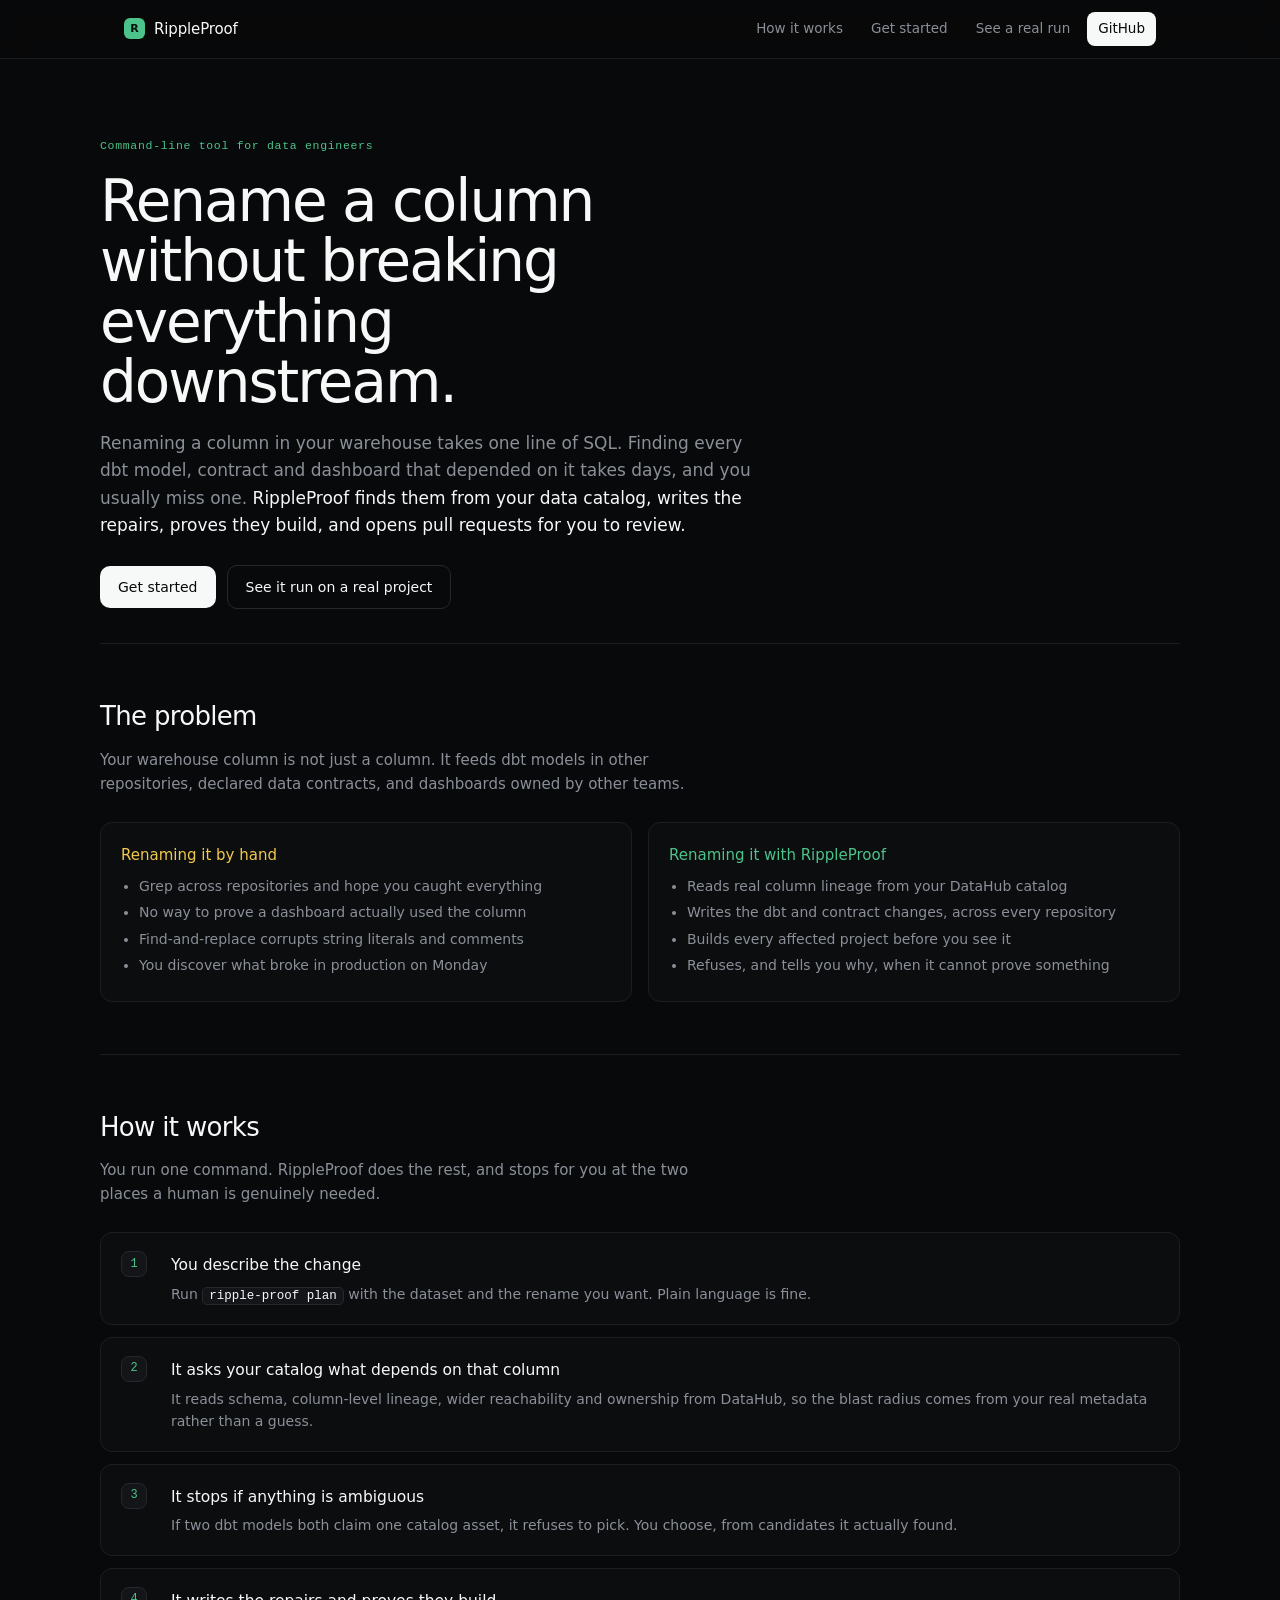
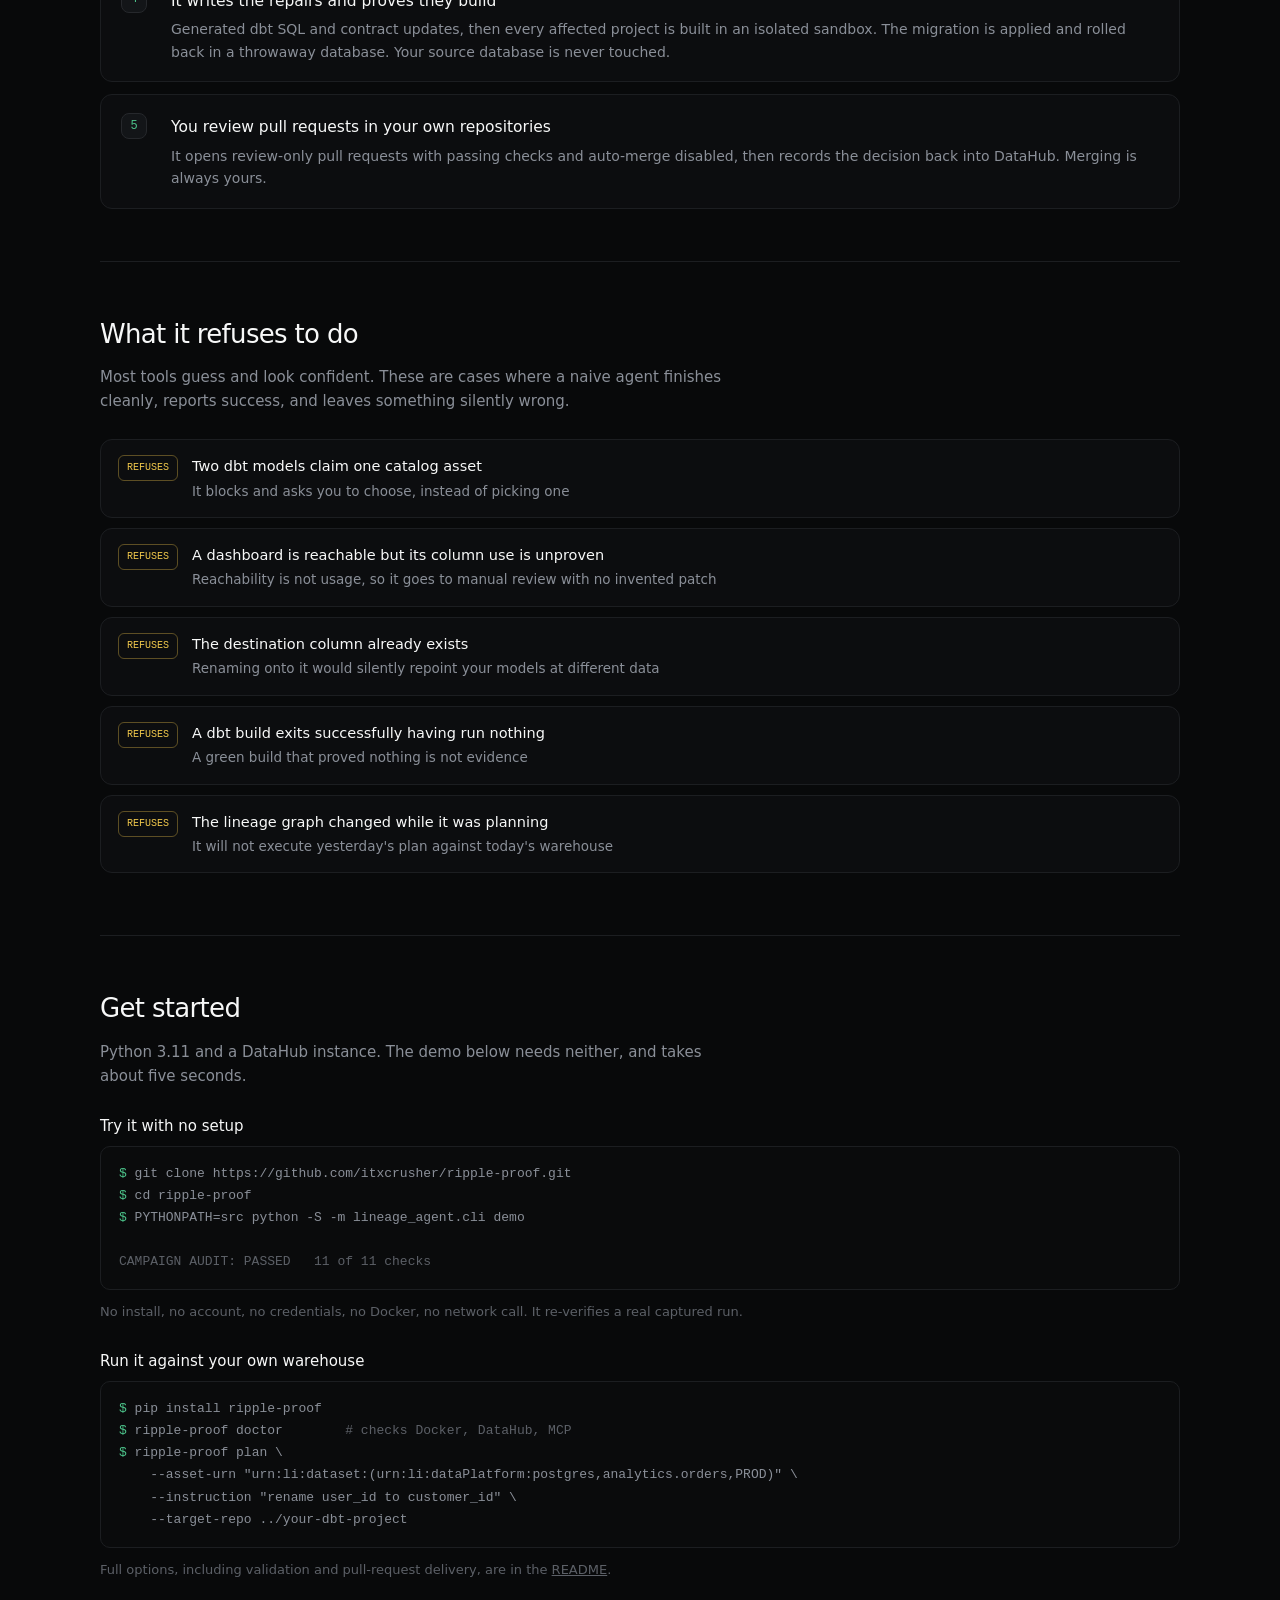
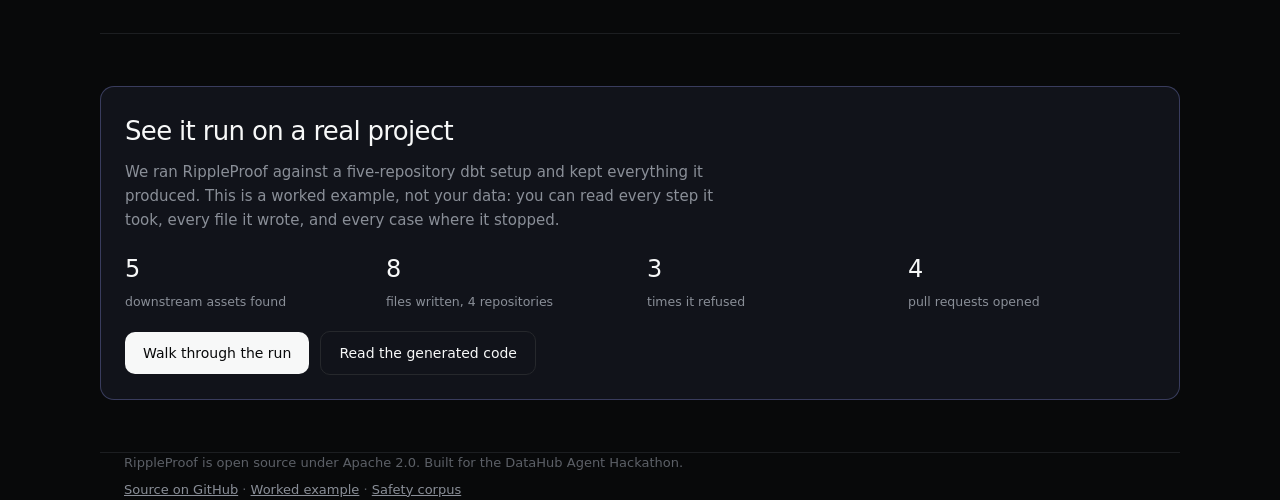
==== commit bb459628: "feat: give the site a landing page and a way home Walking the live site as a first-time visitor expo" ====
--- a/examples/index.html
+++ b/examples/index.html
@@ -4,9 +4,9 @@
   <meta charset="utf-8">
   <meta name="color-scheme" content="dark">
   <title>RippleProof</title>
-  <link rel="canonical" href="run.html">
-  <meta http-equiv="refresh" content="0; url=run.html">
-  <script>location.replace("run.html");</script>
+  <link rel="canonical" href="home.html">
+  <meta http-equiv="refresh" content="0; url=home.html">
+  <script>location.replace("home.html");</script>
   <style>
     body{margin:0;background:#08090a;color:#f7f8f8;font:14px/1.6 "Inter Variable",
       "SF Pro Display",-apple-system,"Segoe UI",system-ui,sans-serif;
@@ -15,6 +15,6 @@
   </style>
 </head>
 <body>
-  <p>Redirecting to <a href="run.html">the RippleProof run</a>.</p>
+  <p>Redirecting to <a href="home.html">the RippleProof run</a>.</p>
 </body>
 </html>
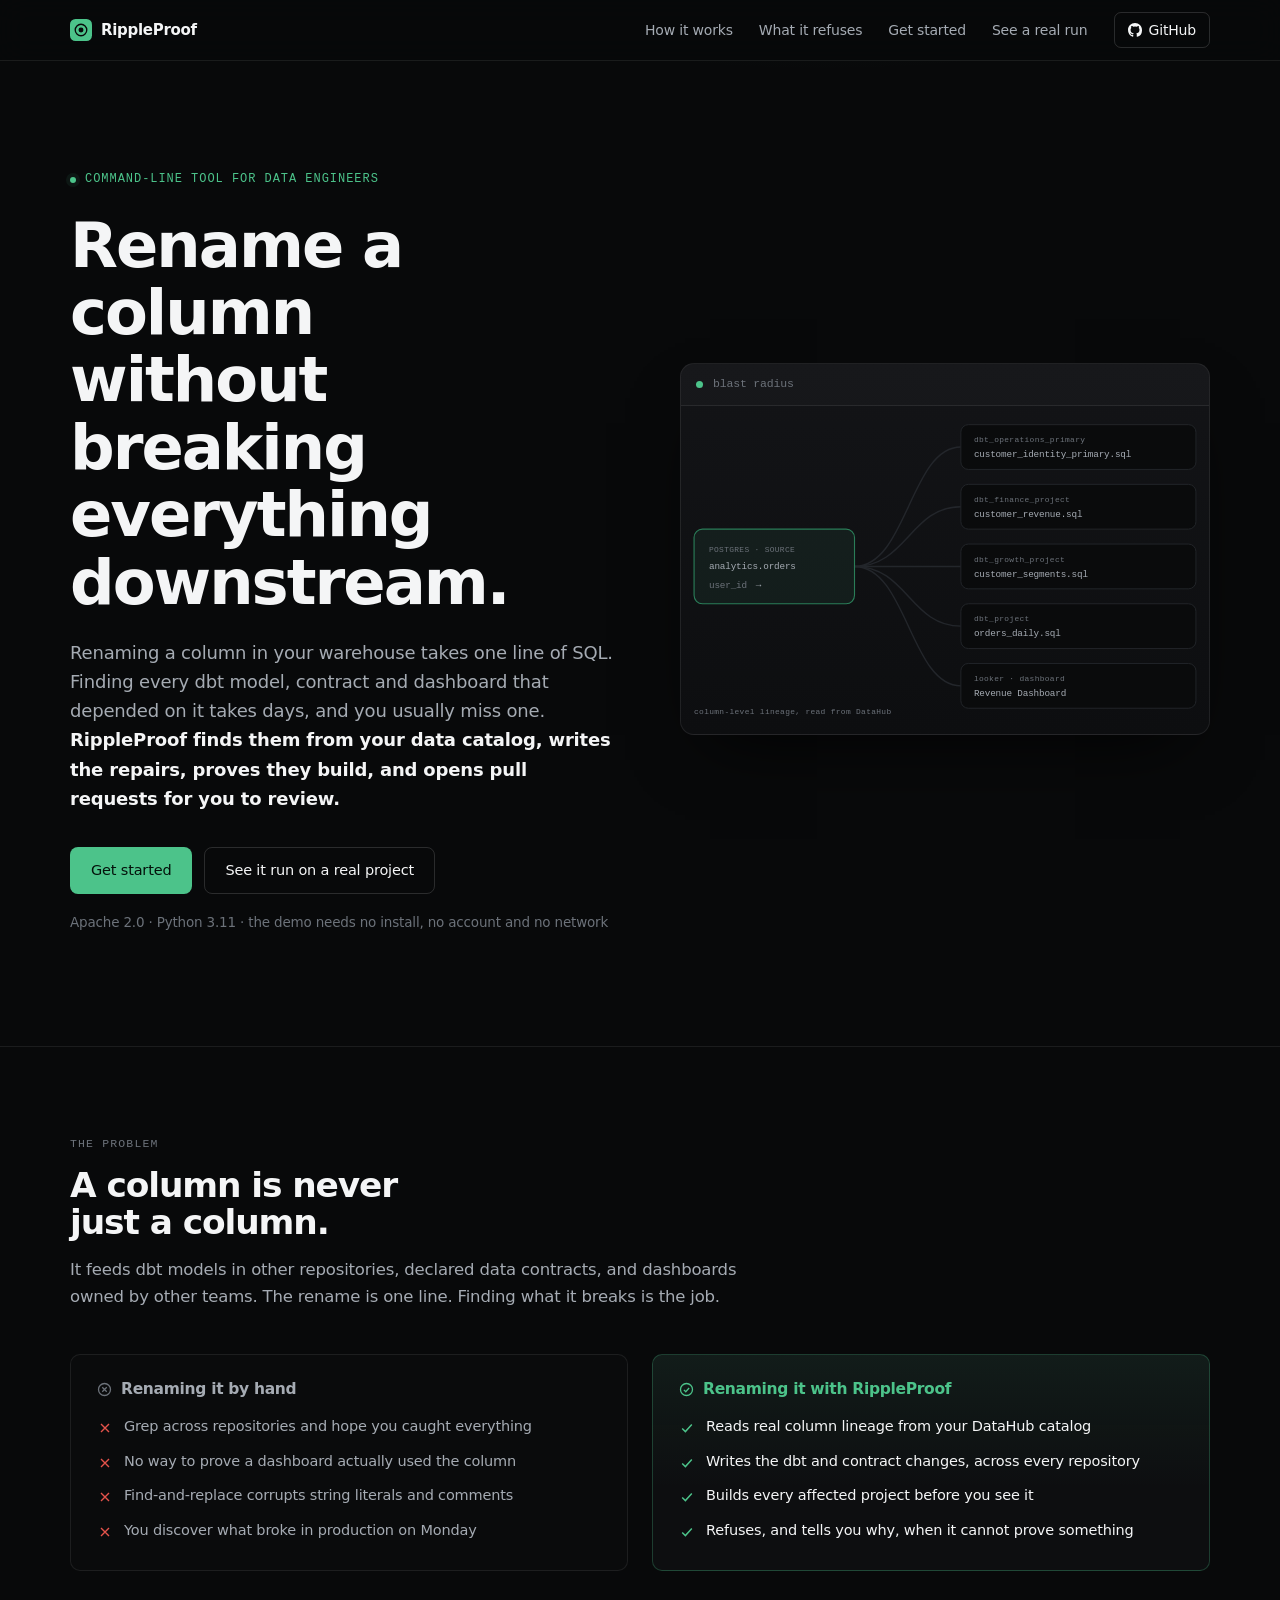
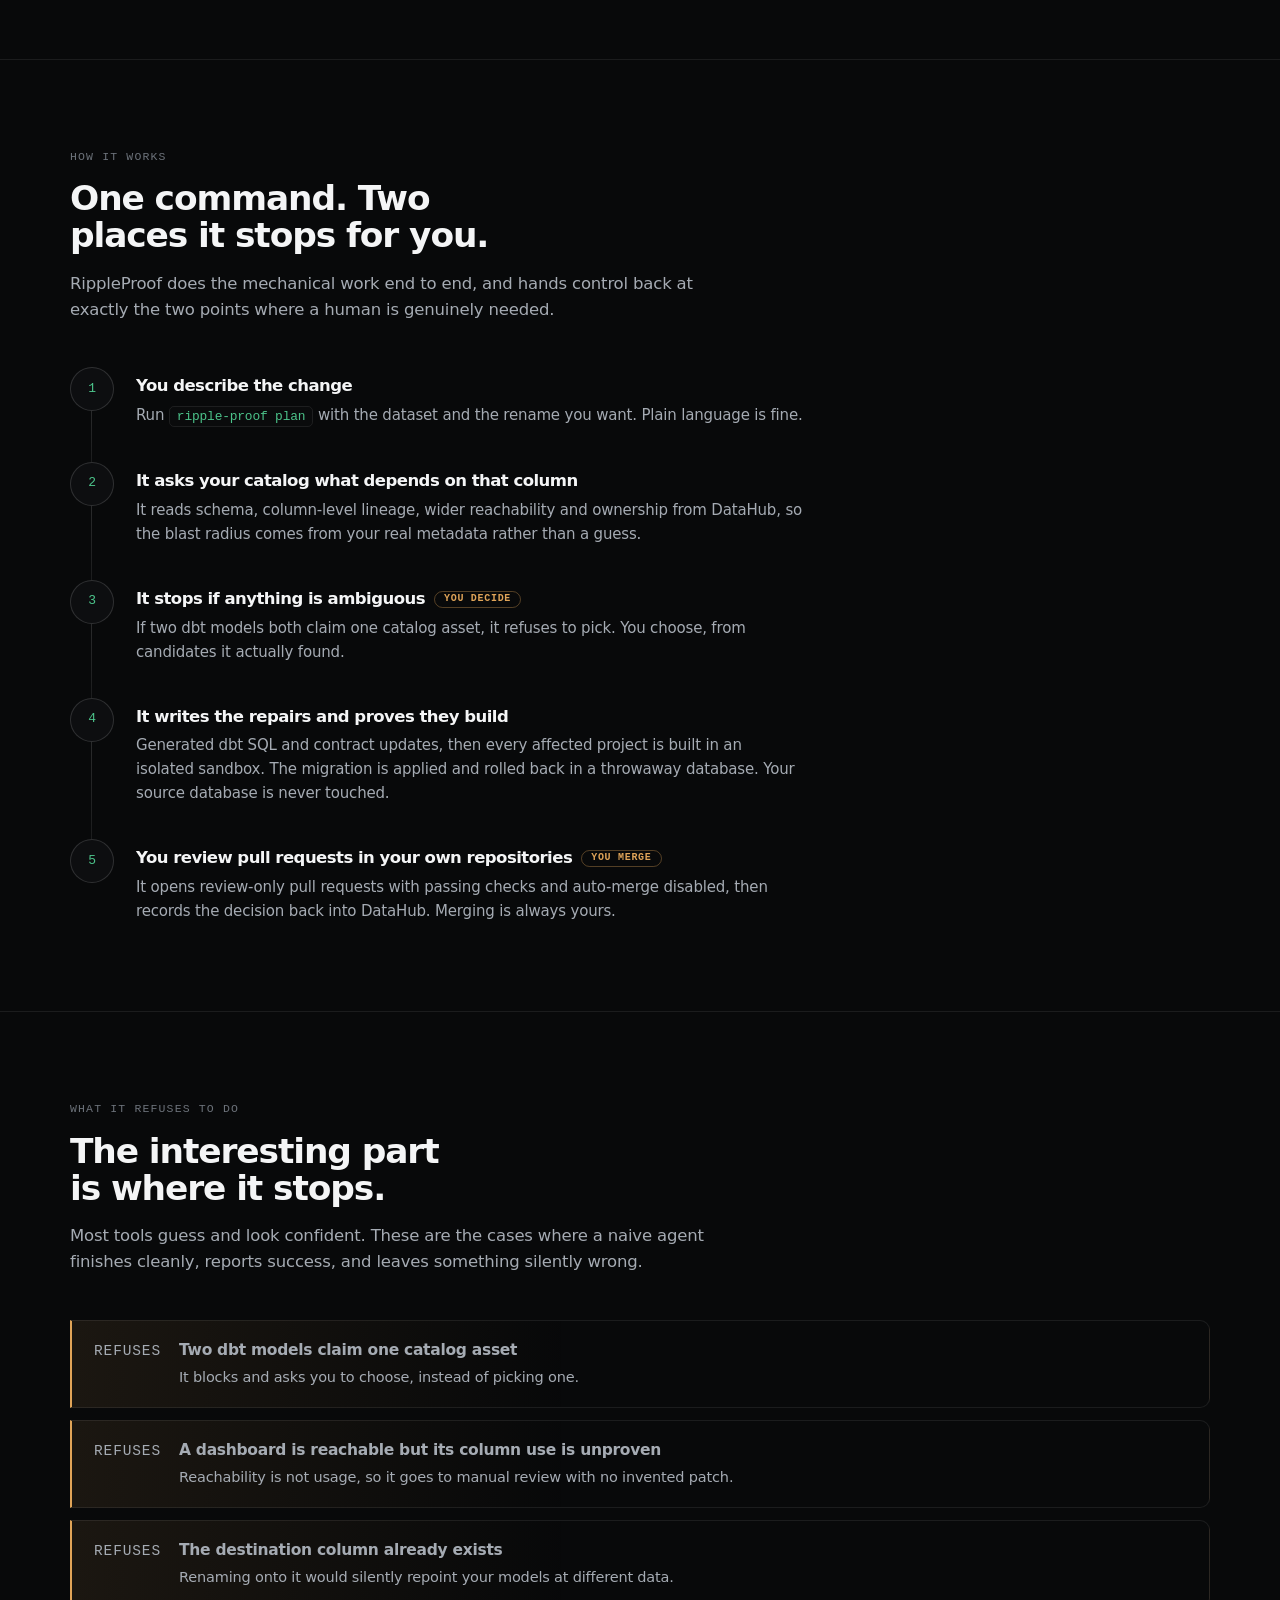
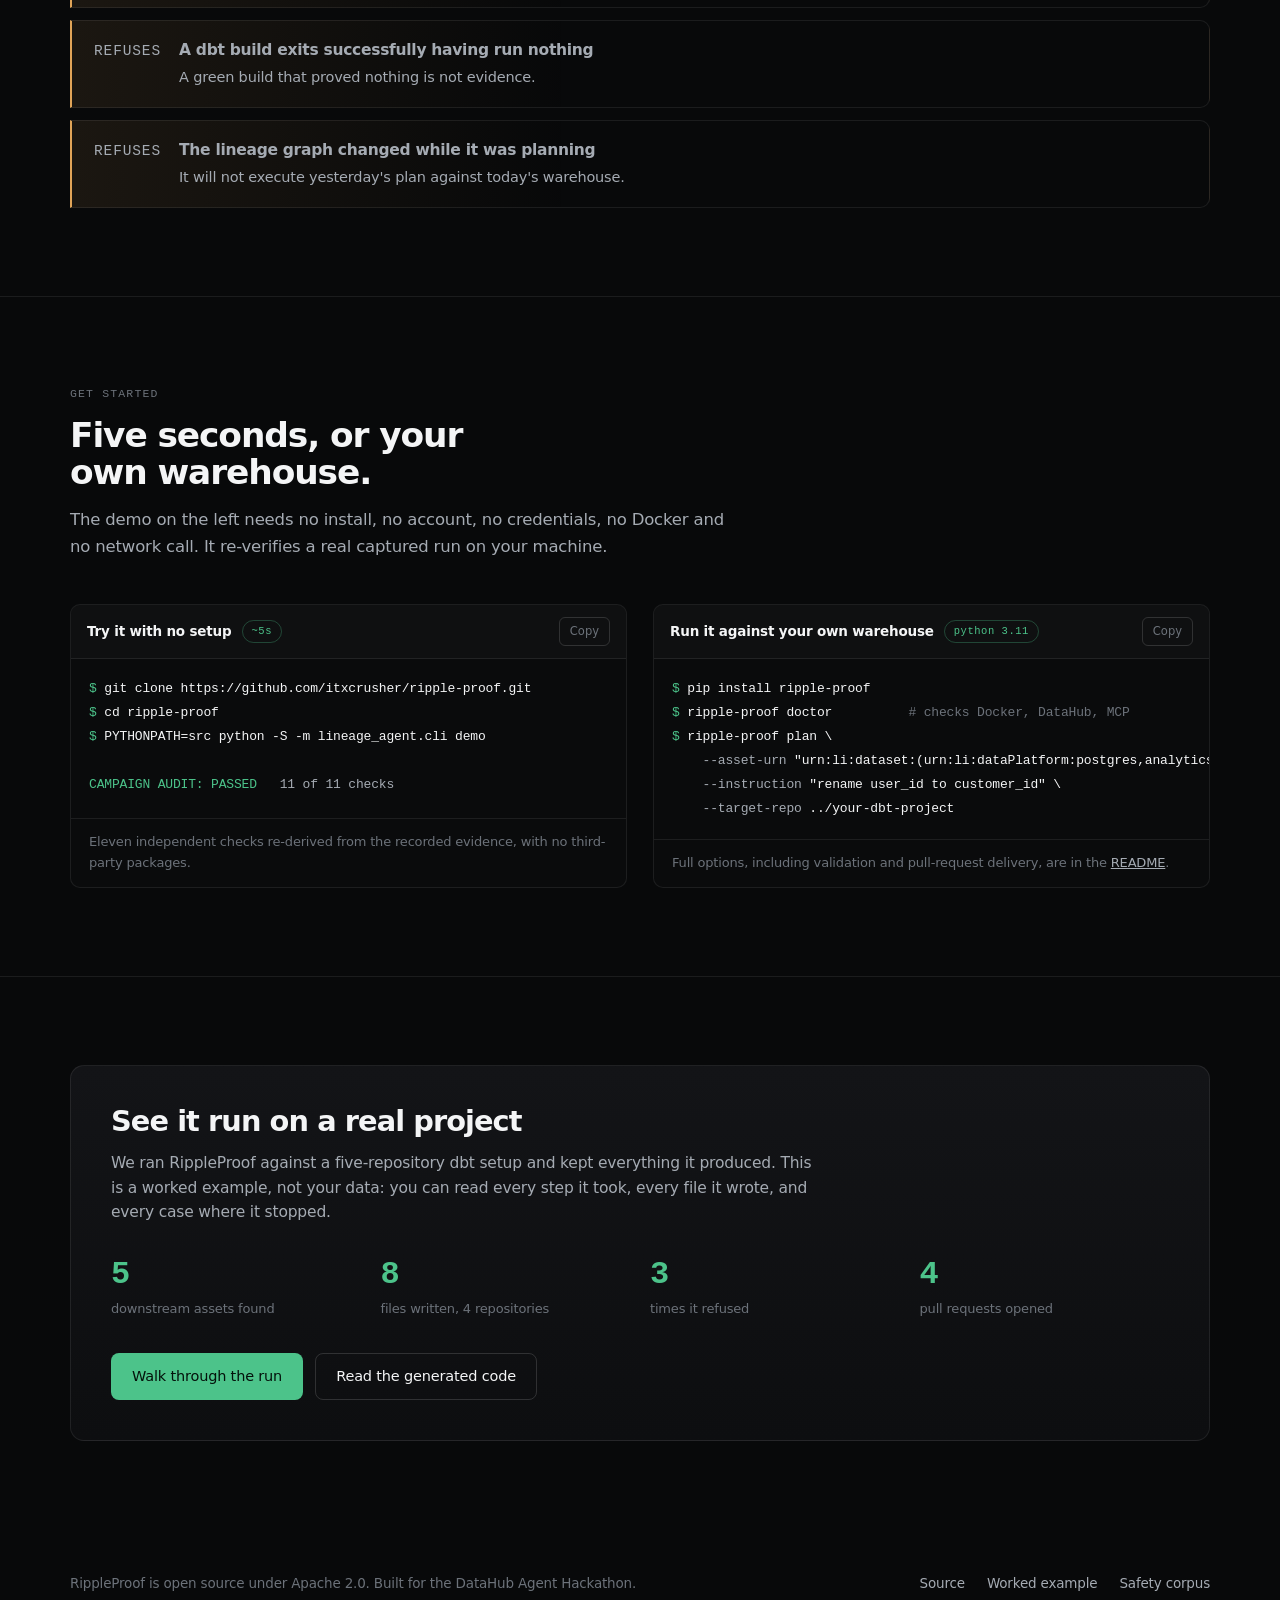
==== commit 6c4d6e89: "feat: real landing page at the site root, one design system across every page The landing page was b" ====
--- a/examples/index.html
+++ b/examples/index.html
@@ -2,19 +2,20 @@
 <html lang="en">
 <head>
   <meta charset="utf-8">
+  <meta name="viewport" content="width=device-width, initial-scale=1">
   <meta name="color-scheme" content="dark">
   <title>RippleProof</title>
-  <link rel="canonical" href="home.html">
-  <meta http-equiv="refresh" content="0; url=home.html">
-  <script>location.replace("home.html");</script>
+  <link rel="canonical" href="../index.html">
+  <meta http-equiv="refresh" content="0; url=../index.html">
+  <script>location.replace("../index.html");</script>
   <style>
-    body{margin:0;background:#08090a;color:#f7f8f8;font:14px/1.6 "Inter Variable",
+    body{margin:0;background:#08090a;color:#f4f5f6;font:14px/1.6 "Inter Variable",
       "SF Pro Display",-apple-system,"Segoe UI",system-ui,sans-serif;
       display:grid;place-items:center;min-height:100vh;}
     a{color:#4cc38a;}
   </style>
 </head>
 <body>
-  <p>Redirecting to <a href="home.html">the RippleProof run</a>.</p>
+  <p>Redirecting to <a href="../index.html">RippleProof</a>.</p>
 </body>
 </html>
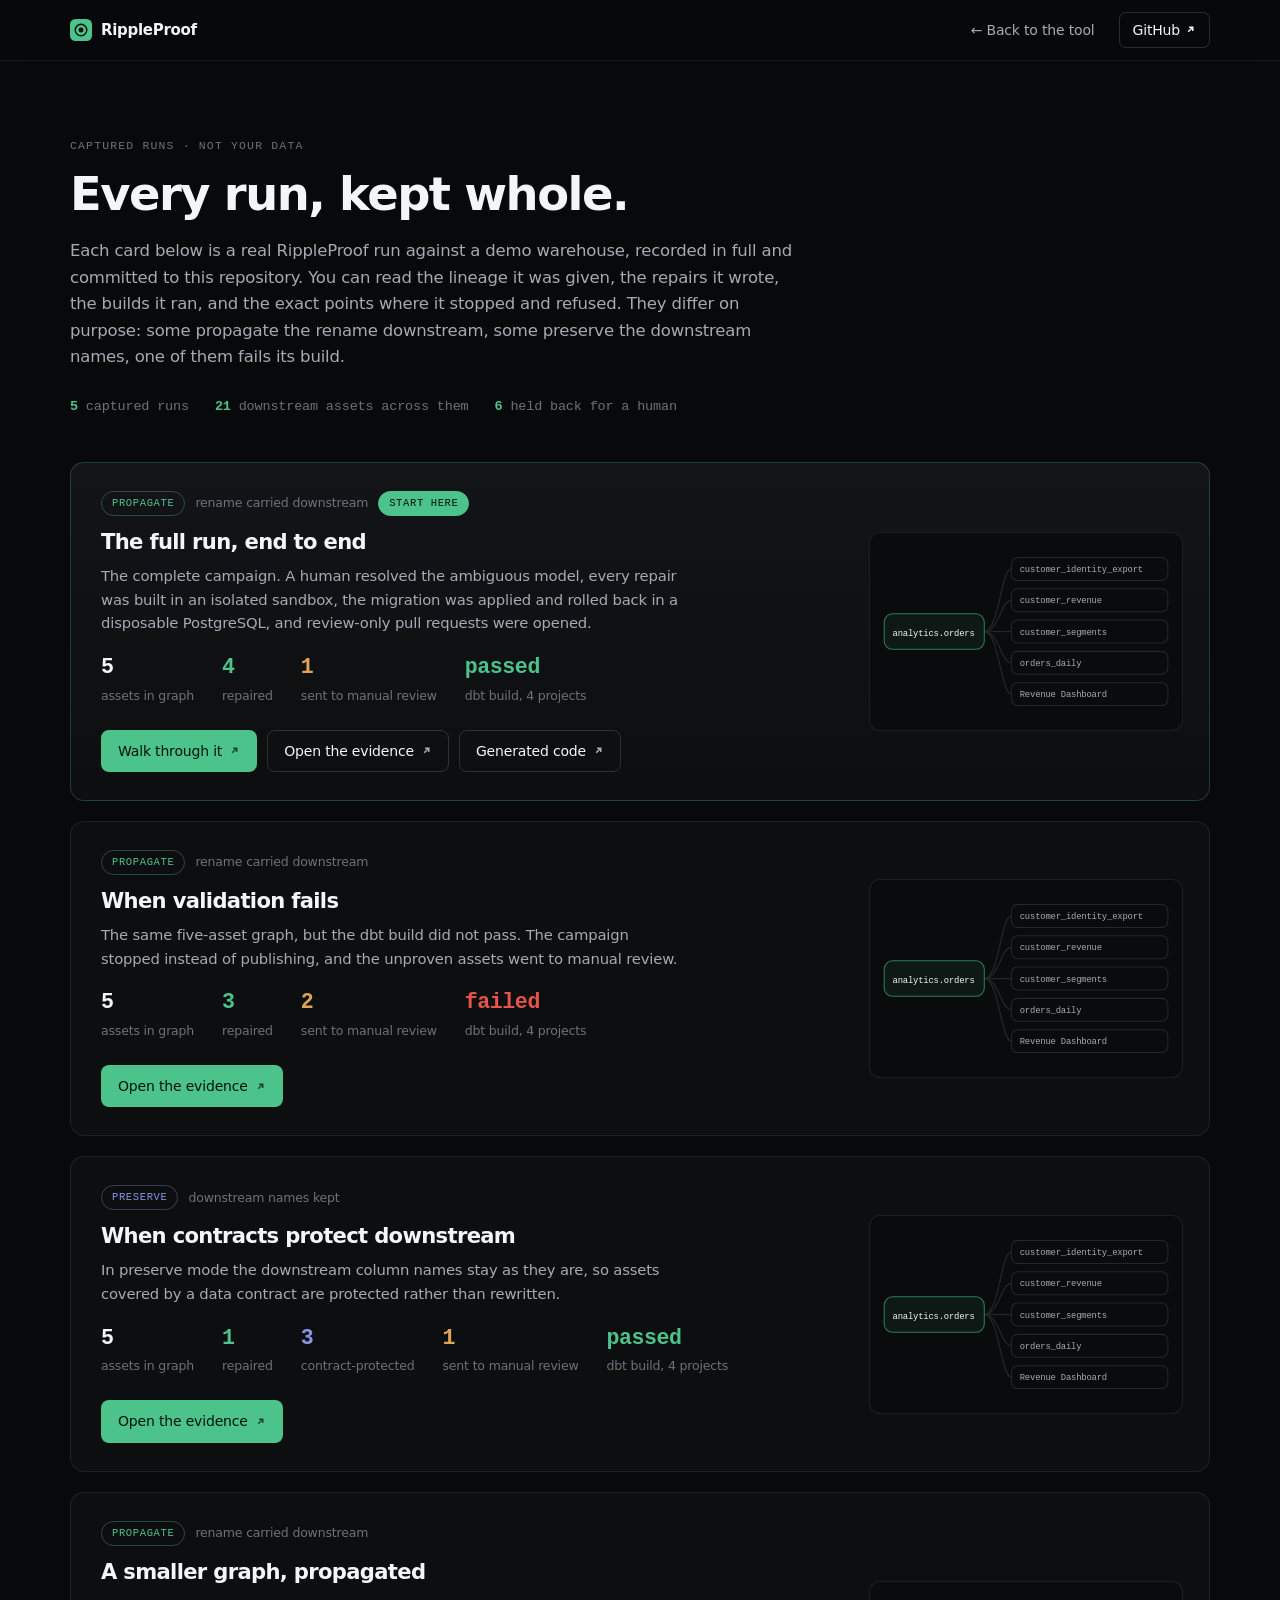
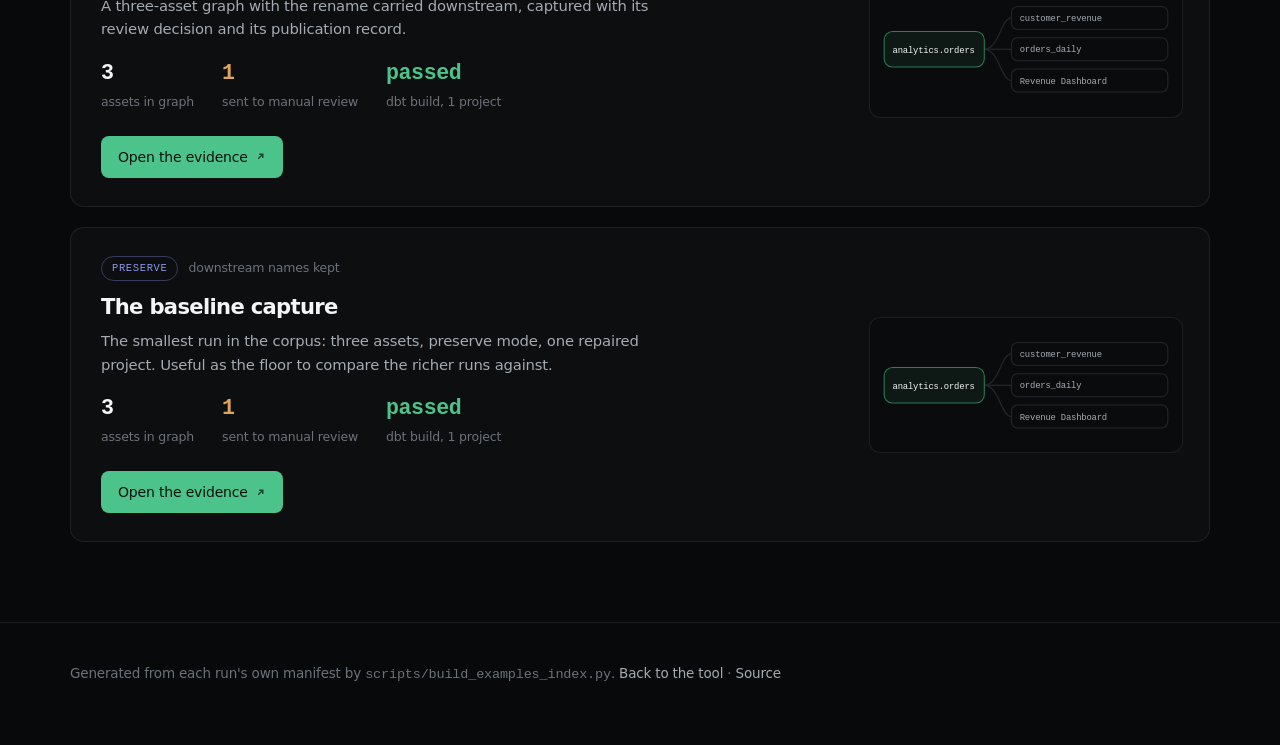
==== commit e5778efa: "feat: gallery of every captured run, and nav that says where a link goes The site had one worked exa" ====
--- a/examples/index.html
+++ b/examples/index.html
@@ -1,21 +1,265 @@
 <!doctype html>
 <html lang="en">
 <head>
-  <meta charset="utf-8">
-  <meta name="viewport" content="width=device-width, initial-scale=1">
-  <meta name="color-scheme" content="dark">
-  <title>RippleProof</title>
-  <link rel="canonical" href="../index.html">
-  <meta http-equiv="refresh" content="0; url=../index.html">
-  <script>location.replace("../index.html");</script>
-  <style>
-    body{margin:0;background:#08090a;color:#f4f5f6;font:14px/1.6 "Inter Variable",
-      "SF Pro Display",-apple-system,"Segoe UI",system-ui,sans-serif;
-      display:grid;place-items:center;min-height:100vh;}
-    a{color:#4cc38a;}
-  </style>
+<meta charset="utf-8">
+<meta name="viewport" content="width=device-width, initial-scale=1">
+<meta name="color-scheme" content="dark">
+<title>RippleProof | Captured runs</title>
+<meta name="description" content="Every RippleProof run in this repository, kept whole: the lineage it read, the repairs it wrote, the builds it ran, and the cases where it refused.">
+<link rel="canonical" href="https://itxcrusher.github.io/ripple-proof/examples/">
+<link rel="icon" href="data:image/svg+xml,<svg xmlns='http://www.w3.org/2000/svg' viewBox='0 0 32 32'><rect width='32' height='32' rx='8' fill='%234cc38a'/><circle cx='16' cy='16' r='4' fill='%2308090a'/><circle cx='16' cy='16' r='9' fill='none' stroke='%2308090a' stroke-width='2'/></svg>">
+<style>
+:root{
+  --ground:#08090a; --surface:#0d0e10; --raised:#131417; --sunk:#0a0b0c;
+  --line:rgba(255,255,255,.08); --line-2:rgba(255,255,255,.14);
+  --ink:#f4f5f6; --ink-2:#a5abb3; --ink-3:#6c727a;
+  --mint:#4cc38a; --mint-deep:#2a7d58; --mint-wash:rgba(76,195,138,.08);
+  --amber:#e0a458; --amber-wash:rgba(224,164,88,.09);
+  --red:#e5534b; --indigo:#8b95e8;
+  --w:1140px;
+  --sans:"Inter Variable","Inter","SF Pro Display",-apple-system,"Segoe UI",system-ui,sans-serif;
+  --mono:"Cascadia Code","JetBrains Mono","SF Mono",ui-monospace,"Consolas",monospace;
+}
+*,*::before,*::after{box-sizing:border-box}
+html{-webkit-text-size-adjust:100%;scroll-behavior:smooth}
+@media(prefers-reduced-motion:reduce){html{scroll-behavior:auto}}
+body{margin:0;background:var(--ground);color:var(--ink);font-family:var(--sans);
+  font-size:16px;line-height:1.6;font-variation-settings:"wght" 400;
+  letter-spacing:-.011em;-webkit-font-smoothing:antialiased}
+h1,h2{margin:0;font-variation-settings:"wght" 560;letter-spacing:-.032em;line-height:1.1}
+p{margin:0}
+a{color:inherit}
+.wrap{width:min(100% - 40px,var(--w));margin-inline:auto}
+.skip{position:absolute;left:-999px;top:0;z-index:100;background:var(--mint);color:#04120b;
+  padding:10px 16px;border-radius:0 0 8px 0;font-weight:600}
+.skip:focus{left:0}
+:focus-visible{outline:2px solid var(--mint);outline-offset:3px;border-radius:4px}
+
+.nav{position:sticky;top:0;z-index:50;background:rgba(8,9,10,.72);
+  backdrop-filter:blur(14px) saturate(140%);border-bottom:1px solid var(--line)}
+.nav .wrap{display:flex;align-items:center;gap:28px;height:60px}
+.brand{display:flex;align-items:center;gap:9px;font-weight:600;letter-spacing:-.02em;
+  text-decoration:none;font-size:15px}
+.mark{width:22px;height:22px;flex:none}
+.nav nav{margin-left:auto;display:flex;align-items:center;gap:24px}
+.nav nav a{color:var(--ink-2);text-decoration:none;font-size:14px;white-space:nowrap;
+  display:inline-flex;align-items:center;gap:5px;transition:color .18s ease}
+.nav nav a:hover{color:var(--ink)}
+.gh{color:var(--ink)!important;border:1px solid var(--line-2);padding:6px 13px;border-radius:7px;
+  transition:border-color .18s ease,background .18s ease}
+.gh:hover{border-color:var(--mint);background:var(--mint-wash)}
+@media(max-width:640px){.nav nav a.hide-sm{display:none}.nav .wrap{gap:14px}.nav nav{gap:16px}}
+
+.head{padding:76px 0 44px}
+.kicker{font-family:var(--mono);font-size:11.5px;letter-spacing:.1em;text-transform:uppercase;
+  color:var(--ink-3);margin-bottom:14px}
+h1{font-size:clamp(2rem,4vw,2.9rem);max-width:20ch;text-wrap:balance}
+.head p{margin-top:18px;color:var(--ink-2);max-width:70ch;font-size:16.5px}
+.head .rollup{margin-top:26px;display:flex;flex-wrap:wrap;gap:10px 26px;font-size:13.5px;
+  color:var(--ink-3);font-family:var(--mono)}
+.head .rollup b{color:var(--mint);font-variation-settings:"wght" 500}
+
+.grid{display:grid;gap:20px;padding-bottom:80px}
+.card{border:1px solid var(--line);border-radius:14px;background:var(--surface);
+  display:grid;overflow:hidden;transition:border-color .2s ease,transform .2s cubic-bezier(.16,1,.3,1)}
+.card:hover{border-color:var(--line-2);transform:translateY(-2px)}
+@media(min-width:900px){.card{grid-template-columns:minmax(0,1fr) 340px;align-items:center}}
+.card.feat{background:linear-gradient(180deg,var(--raised),var(--surface));
+  border-color:rgba(76,195,138,.26)}
+.card-body{padding:28px 30px}
+.card-viz{padding:24px 26px 24px 0;display:flex;justify-content:center;align-items:center}
+.card-viz > *{width:100%;border:1px solid var(--line);border-radius:11px;padding:12px 10px;
+  background:var(--sunk)}
+@media(max-width:899px){.card-viz{padding:0 26px 26px}}
+.card-meta{display:flex;flex-wrap:wrap;align-items:center;gap:10px;margin-bottom:14px}
+.pill{font-family:var(--mono);font-size:10.5px;letter-spacing:.06em;text-transform:uppercase;
+  border-radius:20px;padding:3px 10px;border:1px solid var(--line-2);color:var(--ink-2)}
+.pill-propagate{color:var(--mint);border-color:rgba(76,195,138,.34)}
+.pill-preserve{color:var(--indigo);border-color:rgba(139,149,232,.34)}
+.pill-feat{color:#04120b;background:var(--mint);border-color:var(--mint)}
+.meta-note{font-size:12.5px;color:var(--ink-3)}
+.card h2{font-size:1.32rem}
+.card p{margin-top:11px;color:var(--ink-2);font-size:14.8px;max-width:62ch}
+.stats{display:flex;flex-wrap:wrap;gap:20px 28px;margin:22px 0 24px}
+.stat b{display:block;font-family:var(--mono);font-size:1.35rem;font-variation-settings:"wght" 500;
+  line-height:1;letter-spacing:-.02em;color:var(--ink)}
+.stat b.ok{color:var(--mint)} .stat b.hold{color:var(--amber)}
+.stat b.held{color:var(--indigo)} .stat b.bad{color:var(--red)}
+.stat span{display:block;margin-top:7px;font-size:12.5px;color:var(--ink-3)}
+.cta{display:flex;flex-wrap:wrap;gap:10px}
+.btn{display:inline-flex;align-items:center;gap:7px;padding:9px 16px;border-radius:8px;
+  font-size:14px;font-variation-settings:"wght" 540;text-decoration:none;border:1px solid transparent;
+  transition:background .18s ease,border-color .18s ease}
+.btn-primary{background:var(--mint);color:#04120b}
+.btn-primary:hover{background:#5ed69a}
+.btn-ghost{border-color:var(--line-2);color:var(--ink)}
+.btn-ghost:hover{border-color:var(--ink-3);background:rgba(255,255,255,.03)}
+.btn svg{opacity:.7}
+
+/* the per-card ripple, same language as the landing page hero */
+.mini{display:block;width:100%;height:auto}
+.msrc{fill:rgba(76,195,138,.07);stroke:var(--mint-deep);stroke-width:1}
+.mtxt{font-family:var(--mono);font-size:8.5px;fill:var(--ink-2)}
+.msrc-t{fill:var(--ink)}
+.me{fill:none;stroke:#23262b;stroke-width:1.2;stroke-dasharray:1;stroke-dashoffset:0;
+  animation:mdraw 6s linear infinite;animation-delay:var(--d)}
+@keyframes mdraw{
+  0%,12%{stroke-dashoffset:1;stroke:#23262b}
+  26%,88%{stroke-dashoffset:0;stroke:var(--mint-deep)}
+  97%,100%{stroke-dashoffset:1;stroke:#23262b}
+}
+.me-hold{animation-name:mdraw-hold} .me-held{animation-name:mdraw-held}
+@keyframes mdraw-hold{
+  0%,12%{stroke-dashoffset:1;stroke:#23262b}
+  26%,88%{stroke-dashoffset:0;stroke:var(--amber)}
+  97%,100%{stroke-dashoffset:1;stroke:#23262b}
+}
+@keyframes mdraw-held{
+  0%,12%{stroke-dashoffset:1;stroke:#23262b}
+  26%,88%{stroke-dashoffset:0;stroke:var(--indigo)}
+  97%,100%{stroke-dashoffset:1;stroke:#23262b}
+}
+.mn{fill:var(--sunk);stroke:#23262b;stroke-width:1;animation:mlit 6s linear infinite;
+  animation-delay:var(--d)}
+@keyframes mlit{
+  0%,18%{stroke:#23262b;fill:var(--sunk)}
+  30%,88%{stroke:var(--mint-deep);fill:rgba(76,195,138,.05)}
+  97%,100%{stroke:#23262b;fill:var(--sunk)}
+}
+.mn-hold{animation-name:mlit-hold} .mn-held{animation-name:mlit-held} .mn-idle{animation-name:mlit-idle}
+@keyframes mlit-hold{
+  0%,18%{stroke:#23262b;fill:var(--sunk)}
+  30%,88%{stroke:var(--amber);fill:rgba(224,164,88,.07)}
+  97%,100%{stroke:#23262b;fill:var(--sunk)}
+}
+@keyframes mlit-held{
+  0%,18%{stroke:#23262b;fill:var(--sunk)}
+  30%,88%{stroke:var(--indigo);fill:rgba(139,149,232,.06)}
+  97%,100%{stroke:#23262b;fill:var(--sunk)}
+}
+@keyframes mlit-idle{
+  0%,18%{stroke:#23262b;fill:var(--sunk)}
+  30%,88%{stroke:var(--line-2);fill:rgba(255,255,255,.03)}
+  97%,100%{stroke:#23262b;fill:var(--sunk)}
+}
+@media(prefers-reduced-motion:reduce){
+  .me,.mn{animation:none!important;stroke-dashoffset:0}
+  .me{stroke:var(--mint-deep)} .me-hold{stroke:var(--amber)} .me-held{stroke:var(--indigo)}
+  .mn{stroke:var(--mint-deep);fill:rgba(76,195,138,.05)}
+  .mn-hold{stroke:var(--amber);fill:rgba(224,164,88,.07)}
+  .mn-held{stroke:var(--indigo);fill:rgba(139,149,232,.06)}
+  .card:hover{transform:none}
+}
+
+footer{padding:40px 0 60px;border-top:1px solid var(--line);color:var(--ink-3);font-size:13.5px}
+footer a{color:var(--ink-2);text-decoration:none}
+footer a:hover{color:var(--ink);text-decoration:underline}
+</style>
 </head>
 <body>
-  <p>Redirecting to <a href="../index.html">RippleProof</a>.</p>
+<a class="skip" href="#main">Skip to content</a>
+
+<header class="nav">
+  <div class="wrap">
+    <a class="brand" href="../index.html">
+      <svg class="mark" viewBox="0 0 32 32" aria-hidden="true"><rect width="32" height="32" rx="8" fill="#4cc38a"/><circle cx="16" cy="16" r="3.6" fill="#08090a"/><circle cx="16" cy="16" r="8.4" fill="none" stroke="#08090a" stroke-width="1.9"/></svg>
+      RippleProof
+    </a>
+    <nav aria-label="Primary">
+      <a href="../index.html">&larr; Back to the tool</a>
+      <a class="gh hide-sm" href="https://github.com/itxcrusher/ripple-proof" target="_blank" rel="noopener">GitHub<svg width="11" height="11" viewBox="0 0 12 12" fill="none" stroke="currentColor" stroke-width="1.6" aria-hidden="true"><path d="M3.5 8.5l5-5M4.5 3.5h4v4"/></svg></a>
+    </nav>
+  </div>
+</header>
+
+<main id="main">
+  <div class="wrap head">
+    <div class="kicker">Captured runs &middot; not your data</div>
+    <h1>Every run, kept whole.</h1>
+    <p>Each card below is a real RippleProof run against a demo warehouse, recorded in full and committed to this repository. You can read the lineage it was given, the repairs it wrote, the builds it ran, and the exact points where it stopped and refused. They differ on purpose: some propagate the rename downstream, some preserve the downstream names, one of them fails its build.</p>
+    <div class="rollup">
+      <span><b>5</b> captured runs</span>
+      <span><b>21</b> downstream assets across them</span>
+      <span><b>6</b> held back for a human</span>
+    </div>
+  </div>
+
+  <div class="wrap grid">
+      <article class="card feat">
+        <div class="card-body">
+          <div class="card-meta">
+            <span class="pill pill-propagate">propagate</span>
+            <span class="meta-note">rename carried downstream</span>
+            <span class="pill pill-feat">start here</span>
+          </div>
+          <h2>The full run, end to end</h2>
+          <p>The complete campaign. A human resolved the ambiguous model, every repair was built in an isolated sandbox, the migration was applied and rolled back in a disposable PostgreSQL, and review-only pull requests were opened.</p>
+          <div class="stats"><div class="stat"><b class="">5</b><span>assets in graph</span></div><div class="stat"><b class="ok">4</b><span>repaired</span></div><div class="stat"><b class="hold">1</b><span>sent to manual review</span></div><div class="stat"><b class="ok">passed</b><span>dbt build, 4 projects</span></div></div>
+          <div class="cta"><a class="btn btn-primary" href="run.html" target="_blank" rel="noopener">Walk through it<svg width="11" height="11" viewBox="0 0 12 12" fill="none" stroke="currentColor" stroke-width="1.6" aria-hidden="true"><path d="M3.5 8.5l5-5M4.5 3.5h4v4"/></svg></a><a class="btn btn-ghost" href="generated-ripple-proof-resolved/campaign.html" target="_blank" rel="noopener">Open the evidence<svg width="11" height="11" viewBox="0 0 12 12" fill="none" stroke="currentColor" stroke-width="1.6" aria-hidden="true"><path d="M3.5 8.5l5-5M4.5 3.5h4v4"/></svg></a><a class="btn btn-ghost" href="workspace.html" target="_blank" rel="noopener">Generated code<svg width="11" height="11" viewBox="0 0 12 12" fill="none" stroke="currentColor" stroke-width="1.6" aria-hidden="true"><path d="M3.5 8.5l5-5M4.5 3.5h4v4"/></svg></a></div>
+        </div>
+        <div class="card-viz"><svg class="mini" viewBox="0 0 280 166" role="img" aria-label="Lineage for the generated-ripple-proof-resolved run: analytics.orders fanning out to 5 downstream assets (1 manual-review, 4 patched, 1 source-change)."><path class="me me-ok" pathLength="1" style="--d:0.00s" d="M100 83 C114 83 116 23 126 23"/><path class="me me-ok" pathLength="1" style="--d:0.11s" d="M100 83 C114 83 116 53 126 53"/><path class="me me-ok" pathLength="1" style="--d:0.22s" d="M100 83 C114 83 116 83 126 83"/><path class="me me-ok" pathLength="1" style="--d:0.33s" d="M100 83 C114 83 116 113 126 113"/><path class="me me-hold" pathLength="1" style="--d:0.44s" d="M100 83 C114 83 116 143 126 143"/><rect class="msrc" x="4" y="66" width="96" height="34" rx="8"/><text class="mtxt msrc-t" x="12" y="87">analytics.orders</text><rect class="mn mn-ok" x="126" y="12" width="150" height="22" rx="6" style="--d:0.00s"/><text class="mtxt" x="134" y="26">customer_identity_export</text><rect class="mn mn-ok" x="126" y="42" width="150" height="22" rx="6" style="--d:0.11s"/><text class="mtxt" x="134" y="56">customer_revenue</text><rect class="mn mn-ok" x="126" y="72" width="150" height="22" rx="6" style="--d:0.22s"/><text class="mtxt" x="134" y="86">customer_segments</text><rect class="mn mn-ok" x="126" y="102" width="150" height="22" rx="6" style="--d:0.33s"/><text class="mtxt" x="134" y="116">orders_daily</text><rect class="mn mn-hold" x="126" y="132" width="150" height="22" rx="6" style="--d:0.44s"/><text class="mtxt" x="134" y="146">Revenue Dashboard</text></svg></div>
+      </article>
+      <article class="card">
+        <div class="card-body">
+          <div class="card-meta">
+            <span class="pill pill-propagate">propagate</span>
+            <span class="meta-note">rename carried downstream</span>
+          </div>
+          <h2>When validation fails</h2>
+          <p>The same five-asset graph, but the dbt build did not pass. The campaign stopped instead of publishing, and the unproven assets went to manual review.</p>
+          <div class="stats"><div class="stat"><b class="">5</b><span>assets in graph</span></div><div class="stat"><b class="ok">3</b><span>repaired</span></div><div class="stat"><b class="hold">2</b><span>sent to manual review</span></div><div class="stat"><b class="bad">failed</b><span>dbt build, 4 projects</span></div></div>
+          <div class="cta"><a class="btn btn-primary" href="generated-rich-propagate/campaign.html" target="_blank" rel="noopener">Open the evidence<svg width="11" height="11" viewBox="0 0 12 12" fill="none" stroke="currentColor" stroke-width="1.6" aria-hidden="true"><path d="M3.5 8.5l5-5M4.5 3.5h4v4"/></svg></a></div>
+        </div>
+        <div class="card-viz"><svg class="mini" viewBox="0 0 280 166" role="img" aria-label="Lineage for the generated-rich-propagate run: analytics.orders fanning out to 5 downstream assets (2 manual-review, 3 patched, 1 source-change)."><path class="me me-hold" pathLength="1" style="--d:0.00s" d="M100 83 C114 83 116 23 126 23"/><path class="me me-ok" pathLength="1" style="--d:0.11s" d="M100 83 C114 83 116 53 126 53"/><path class="me me-ok" pathLength="1" style="--d:0.22s" d="M100 83 C114 83 116 83 126 83"/><path class="me me-ok" pathLength="1" style="--d:0.33s" d="M100 83 C114 83 116 113 126 113"/><path class="me me-hold" pathLength="1" style="--d:0.44s" d="M100 83 C114 83 116 143 126 143"/><rect class="msrc" x="4" y="66" width="96" height="34" rx="8"/><text class="mtxt msrc-t" x="12" y="87">analytics.orders</text><rect class="mn mn-hold" x="126" y="12" width="150" height="22" rx="6" style="--d:0.00s"/><text class="mtxt" x="134" y="26">customer_identity_export</text><rect class="mn mn-ok" x="126" y="42" width="150" height="22" rx="6" style="--d:0.11s"/><text class="mtxt" x="134" y="56">customer_revenue</text><rect class="mn mn-ok" x="126" y="72" width="150" height="22" rx="6" style="--d:0.22s"/><text class="mtxt" x="134" y="86">customer_segments</text><rect class="mn mn-ok" x="126" y="102" width="150" height="22" rx="6" style="--d:0.33s"/><text class="mtxt" x="134" y="116">orders_daily</text><rect class="mn mn-hold" x="126" y="132" width="150" height="22" rx="6" style="--d:0.44s"/><text class="mtxt" x="134" y="146">Revenue Dashboard</text></svg></div>
+      </article>
+      <article class="card">
+        <div class="card-body">
+          <div class="card-meta">
+            <span class="pill pill-preserve">preserve</span>
+            <span class="meta-note">downstream names kept</span>
+          </div>
+          <h2>When contracts protect downstream</h2>
+          <p>In preserve mode the downstream column names stay as they are, so assets covered by a data contract are protected rather than rewritten.</p>
+          <div class="stats"><div class="stat"><b class="">5</b><span>assets in graph</span></div><div class="stat"><b class="ok">1</b><span>repaired</span></div><div class="stat"><b class="held">3</b><span>contract-protected</span></div><div class="stat"><b class="hold">1</b><span>sent to manual review</span></div><div class="stat"><b class="ok">passed</b><span>dbt build, 4 projects</span></div></div>
+          <div class="cta"><a class="btn btn-primary" href="generated-rich-preserve/campaign.html" target="_blank" rel="noopener">Open the evidence<svg width="11" height="11" viewBox="0 0 12 12" fill="none" stroke="currentColor" stroke-width="1.6" aria-hidden="true"><path d="M3.5 8.5l5-5M4.5 3.5h4v4"/></svg></a></div>
+        </div>
+        <div class="card-viz"><svg class="mini" viewBox="0 0 280 166" role="img" aria-label="Lineage for the generated-rich-preserve run: analytics.orders fanning out to 5 downstream assets (1 manual-review, 1 patched, 3 protected, 1 source-change)."><path class="me me-held" pathLength="1" style="--d:0.00s" d="M100 83 C114 83 116 23 126 23"/><path class="me me-held" pathLength="1" style="--d:0.11s" d="M100 83 C114 83 116 53 126 53"/><path class="me me-held" pathLength="1" style="--d:0.22s" d="M100 83 C114 83 116 83 126 83"/><path class="me me-ok" pathLength="1" style="--d:0.33s" d="M100 83 C114 83 116 113 126 113"/><path class="me me-hold" pathLength="1" style="--d:0.44s" d="M100 83 C114 83 116 143 126 143"/><rect class="msrc" x="4" y="66" width="96" height="34" rx="8"/><text class="mtxt msrc-t" x="12" y="87">analytics.orders</text><rect class="mn mn-held" x="126" y="12" width="150" height="22" rx="6" style="--d:0.00s"/><text class="mtxt" x="134" y="26">customer_identity_export</text><rect class="mn mn-held" x="126" y="42" width="150" height="22" rx="6" style="--d:0.11s"/><text class="mtxt" x="134" y="56">customer_revenue</text><rect class="mn mn-held" x="126" y="72" width="150" height="22" rx="6" style="--d:0.22s"/><text class="mtxt" x="134" y="86">customer_segments</text><rect class="mn mn-ok" x="126" y="102" width="150" height="22" rx="6" style="--d:0.33s"/><text class="mtxt" x="134" y="116">orders_daily</text><rect class="mn mn-hold" x="126" y="132" width="150" height="22" rx="6" style="--d:0.44s"/><text class="mtxt" x="134" y="146">Revenue Dashboard</text></svg></div>
+      </article>
+      <article class="card">
+        <div class="card-body">
+          <div class="card-meta">
+            <span class="pill pill-propagate">propagate</span>
+            <span class="meta-note">rename carried downstream</span>
+          </div>
+          <h2>A smaller graph, propagated</h2>
+          <p>A three-asset graph with the rename carried downstream, captured with its review decision and its publication record.</p>
+          <div class="stats"><div class="stat"><b class="">3</b><span>assets in graph</span></div><div class="stat"><b class="hold">1</b><span>sent to manual review</span></div><div class="stat"><b class="ok">passed</b><span>dbt build, 1 project</span></div></div>
+          <div class="cta"><a class="btn btn-primary" href="generated-propagate/campaign.html" target="_blank" rel="noopener">Open the evidence<svg width="11" height="11" viewBox="0 0 12 12" fill="none" stroke="currentColor" stroke-width="1.6" aria-hidden="true"><path d="M3.5 8.5l5-5M4.5 3.5h4v4"/></svg></a></div>
+        </div>
+        <div class="card-viz"><svg class="mini" viewBox="0 0 280 106" role="img" aria-label="Lineage for the generated-propagate run: analytics.orders fanning out to 3 downstream assets (no recorded dispositions)."><path class="me me-idle" pathLength="1" style="--d:0.00s" d="M100 53 C114 53 116 23 126 23"/><path class="me me-idle" pathLength="1" style="--d:0.11s" d="M100 53 C114 53 116 53 126 53"/><path class="me me-idle" pathLength="1" style="--d:0.22s" d="M100 53 C114 53 116 83 126 83"/><rect class="msrc" x="4" y="36" width="96" height="34" rx="8"/><text class="mtxt msrc-t" x="12" y="57">analytics.orders</text><rect class="mn mn-idle" x="126" y="12" width="150" height="22" rx="6" style="--d:0.00s"/><text class="mtxt" x="134" y="26">customer_revenue</text><rect class="mn mn-idle" x="126" y="42" width="150" height="22" rx="6" style="--d:0.11s"/><text class="mtxt" x="134" y="56">orders_daily</text><rect class="mn mn-idle" x="126" y="72" width="150" height="22" rx="6" style="--d:0.22s"/><text class="mtxt" x="134" y="86">Revenue Dashboard</text></svg></div>
+      </article>
+      <article class="card">
+        <div class="card-body">
+          <div class="card-meta">
+            <span class="pill pill-preserve">preserve</span>
+            <span class="meta-note">downstream names kept</span>
+          </div>
+          <h2>The baseline capture</h2>
+          <p>The smallest run in the corpus: three assets, preserve mode, one repaired project. Useful as the floor to compare the richer runs against.</p>
+          <div class="stats"><div class="stat"><b class="">3</b><span>assets in graph</span></div><div class="stat"><b class="hold">1</b><span>sent to manual review</span></div><div class="stat"><b class="ok">passed</b><span>dbt build, 1 project</span></div></div>
+          <div class="cta"><a class="btn btn-primary" href="generated/campaign.html" target="_blank" rel="noopener">Open the evidence<svg width="11" height="11" viewBox="0 0 12 12" fill="none" stroke="currentColor" stroke-width="1.6" aria-hidden="true"><path d="M3.5 8.5l5-5M4.5 3.5h4v4"/></svg></a></div>
+        </div>
+        <div class="card-viz"><svg class="mini" viewBox="0 0 280 106" role="img" aria-label="Lineage for the generated run: analytics.orders fanning out to 3 downstream assets (no recorded dispositions)."><path class="me me-idle" pathLength="1" style="--d:0.00s" d="M100 53 C114 53 116 23 126 23"/><path class="me me-idle" pathLength="1" style="--d:0.11s" d="M100 53 C114 53 116 53 126 53"/><path class="me me-idle" pathLength="1" style="--d:0.22s" d="M100 53 C114 53 116 83 126 83"/><rect class="msrc" x="4" y="36" width="96" height="34" rx="8"/><text class="mtxt msrc-t" x="12" y="57">analytics.orders</text><rect class="mn mn-idle" x="126" y="12" width="150" height="22" rx="6" style="--d:0.00s"/><text class="mtxt" x="134" y="26">customer_revenue</text><rect class="mn mn-idle" x="126" y="42" width="150" height="22" rx="6" style="--d:0.11s"/><text class="mtxt" x="134" y="56">orders_daily</text><rect class="mn mn-idle" x="126" y="72" width="150" height="22" rx="6" style="--d:0.22s"/><text class="mtxt" x="134" y="86">Revenue Dashboard</text></svg></div>
+      </article>
+  </div>
+</main>
+
+<footer>
+  <div class="wrap">
+    Generated from each run's own manifest by <code>scripts/build_examples_index.py</code>.
+    <a href="../index.html">Back to the tool</a> &middot;
+    <a href="https://github.com/itxcrusher/ripple-proof" target="_blank" rel="noopener">Source</a>
+  </div>
+</footer>
 </body>
 </html>
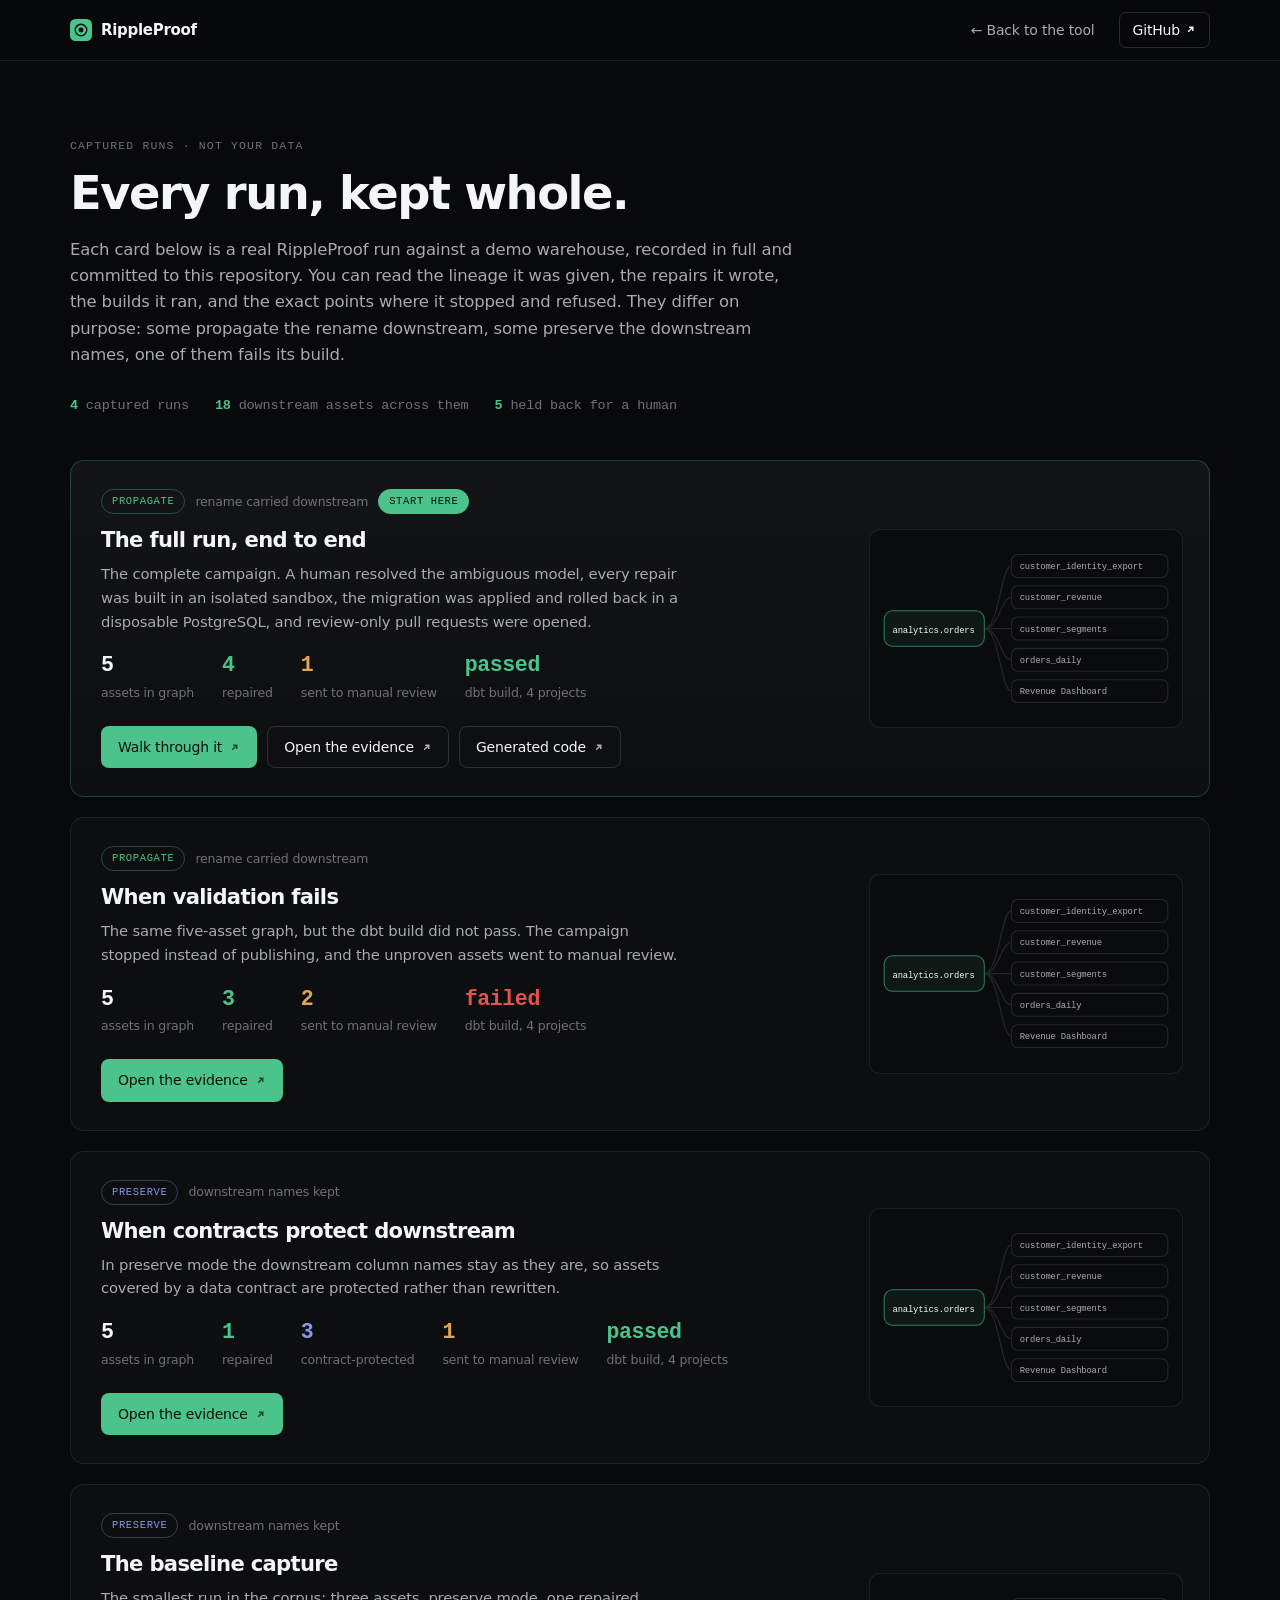
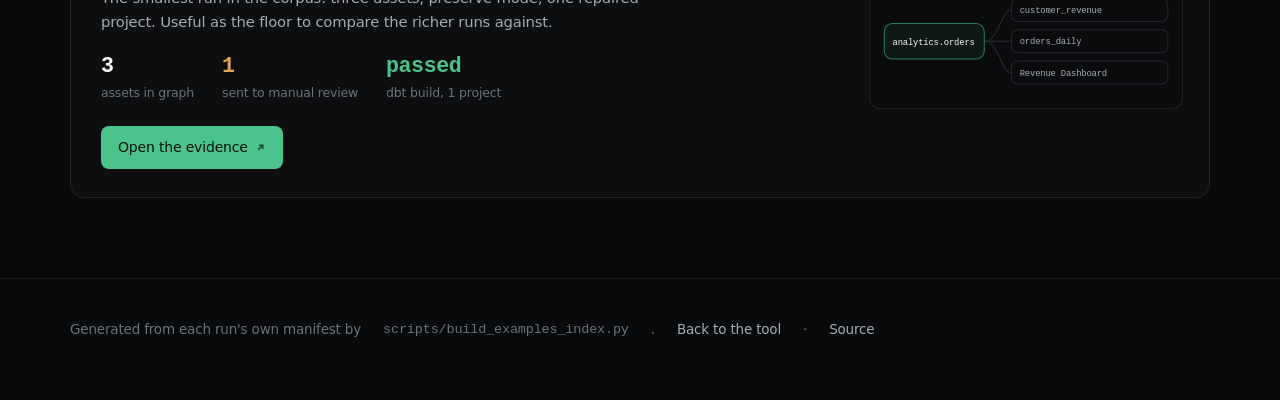
==== commit 883c4044: "refactor: one design system, shared by every surface The run, review and evidence pages each carried" ====
--- a/examples/index.html
+++ b/examples/index.html
@@ -7,49 +7,10 @@
 <title>RippleProof | Captured runs</title>
 <meta name="description" content="Every RippleProof run in this repository, kept whole: the lineage it read, the repairs it wrote, the builds it ran, and the cases where it refused.">
 <link rel="canonical" href="https://itxcrusher.github.io/ripple-proof/examples/">
+<link rel="stylesheet" href="../assets/site.css">
 <link rel="icon" href="data:image/svg+xml,<svg xmlns='http://www.w3.org/2000/svg' viewBox='0 0 32 32'><rect width='32' height='32' rx='8' fill='%234cc38a'/><circle cx='16' cy='16' r='4' fill='%2308090a'/><circle cx='16' cy='16' r='9' fill='none' stroke='%2308090a' stroke-width='2'/></svg>">
 <style>
-:root{
-  --ground:#08090a; --surface:#0d0e10; --raised:#131417; --sunk:#0a0b0c;
-  --line:rgba(255,255,255,.08); --line-2:rgba(255,255,255,.14);
-  --ink:#f4f5f6; --ink-2:#a5abb3; --ink-3:#6c727a;
-  --mint:#4cc38a; --mint-deep:#2a7d58; --mint-wash:rgba(76,195,138,.08);
-  --amber:#e0a458; --amber-wash:rgba(224,164,88,.09);
-  --red:#e5534b; --indigo:#8b95e8;
-  --w:1140px;
-  --sans:"Inter Variable","Inter","SF Pro Display",-apple-system,"Segoe UI",system-ui,sans-serif;
-  --mono:"Cascadia Code","JetBrains Mono","SF Mono",ui-monospace,"Consolas",monospace;
-}
-*,*::before,*::after{box-sizing:border-box}
-html{-webkit-text-size-adjust:100%;scroll-behavior:smooth}
-@media(prefers-reduced-motion:reduce){html{scroll-behavior:auto}}
-body{margin:0;background:var(--ground);color:var(--ink);font-family:var(--sans);
-  font-size:16px;line-height:1.6;font-variation-settings:"wght" 400;
-  letter-spacing:-.011em;-webkit-font-smoothing:antialiased}
-h1,h2{margin:0;font-variation-settings:"wght" 560;letter-spacing:-.032em;line-height:1.1}
-p{margin:0}
-a{color:inherit}
-.wrap{width:min(100% - 40px,var(--w));margin-inline:auto}
-.skip{position:absolute;left:-999px;top:0;z-index:100;background:var(--mint);color:#04120b;
-  padding:10px 16px;border-radius:0 0 8px 0;font-weight:600}
-.skip:focus{left:0}
-:focus-visible{outline:2px solid var(--mint);outline-offset:3px;border-radius:4px}
-
-.nav{position:sticky;top:0;z-index:50;background:rgba(8,9,10,.72);
-  backdrop-filter:blur(14px) saturate(140%);border-bottom:1px solid var(--line)}
-.nav .wrap{display:flex;align-items:center;gap:28px;height:60px}
-.brand{display:flex;align-items:center;gap:9px;font-weight:600;letter-spacing:-.02em;
-  text-decoration:none;font-size:15px}
-.mark{width:22px;height:22px;flex:none}
-.nav nav{margin-left:auto;display:flex;align-items:center;gap:24px}
-.nav nav a{color:var(--ink-2);text-decoration:none;font-size:14px;white-space:nowrap;
-  display:inline-flex;align-items:center;gap:5px;transition:color .18s ease}
-.nav nav a:hover{color:var(--ink)}
-.gh{color:var(--ink)!important;border:1px solid var(--line-2);padding:6px 13px;border-radius:7px;
-  transition:border-color .18s ease,background .18s ease}
-.gh:hover{border-color:var(--mint);background:var(--mint-wash)}
-@media(max-width:640px){.nav nav a.hide-sm{display:none}.nav .wrap{gap:14px}.nav nav{gap:16px}}
-
+/* page-specific only; the design system is assets/site.css */
 .head{padding:76px 0 44px}
 .kicker{font-family:var(--mono);font-size:11.5px;letter-spacing:.1em;text-transform:uppercase;
   color:var(--ink-3);margin-bottom:14px}
@@ -178,9 +139,9 @@
     <h1>Every run, kept whole.</h1>
     <p>Each card below is a real RippleProof run against a demo warehouse, recorded in full and committed to this repository. You can read the lineage it was given, the repairs it wrote, the builds it ran, and the exact points where it stopped and refused. They differ on purpose: some propagate the rename downstream, some preserve the downstream names, one of them fails its build.</p>
     <div class="rollup">
-      <span><b>5</b> captured runs</span>
-      <span><b>21</b> downstream assets across them</span>
-      <span><b>6</b> held back for a human</span>
+      <span><b>4</b> captured runs</span>
+      <span><b>18</b> downstream assets across them</span>
+      <span><b>5</b> held back for a human</span>
     </div>
   </div>
 
@@ -224,19 +185,6 @@
           <div class="cta"><a class="btn btn-primary" href="generated-rich-preserve/campaign.html" target="_blank" rel="noopener">Open the evidence<svg width="11" height="11" viewBox="0 0 12 12" fill="none" stroke="currentColor" stroke-width="1.6" aria-hidden="true"><path d="M3.5 8.5l5-5M4.5 3.5h4v4"/></svg></a></div>
         </div>
         <div class="card-viz"><svg class="mini" viewBox="0 0 280 166" role="img" aria-label="Lineage for the generated-rich-preserve run: analytics.orders fanning out to 5 downstream assets (1 manual-review, 1 patched, 3 protected, 1 source-change)."><path class="me me-held" pathLength="1" style="--d:0.00s" d="M100 83 C114 83 116 23 126 23"/><path class="me me-held" pathLength="1" style="--d:0.11s" d="M100 83 C114 83 116 53 126 53"/><path class="me me-held" pathLength="1" style="--d:0.22s" d="M100 83 C114 83 116 83 126 83"/><path class="me me-ok" pathLength="1" style="--d:0.33s" d="M100 83 C114 83 116 113 126 113"/><path class="me me-hold" pathLength="1" style="--d:0.44s" d="M100 83 C114 83 116 143 126 143"/><rect class="msrc" x="4" y="66" width="96" height="34" rx="8"/><text class="mtxt msrc-t" x="12" y="87">analytics.orders</text><rect class="mn mn-held" x="126" y="12" width="150" height="22" rx="6" style="--d:0.00s"/><text class="mtxt" x="134" y="26">customer_identity_export</text><rect class="mn mn-held" x="126" y="42" width="150" height="22" rx="6" style="--d:0.11s"/><text class="mtxt" x="134" y="56">customer_revenue</text><rect class="mn mn-held" x="126" y="72" width="150" height="22" rx="6" style="--d:0.22s"/><text class="mtxt" x="134" y="86">customer_segments</text><rect class="mn mn-ok" x="126" y="102" width="150" height="22" rx="6" style="--d:0.33s"/><text class="mtxt" x="134" y="116">orders_daily</text><rect class="mn mn-hold" x="126" y="132" width="150" height="22" rx="6" style="--d:0.44s"/><text class="mtxt" x="134" y="146">Revenue Dashboard</text></svg></div>
-      </article>
-      <article class="card">
-        <div class="card-body">
-          <div class="card-meta">
-            <span class="pill pill-propagate">propagate</span>
-            <span class="meta-note">rename carried downstream</span>
-          </div>
-          <h2>A smaller graph, propagated</h2>
-          <p>A three-asset graph with the rename carried downstream, captured with its review decision and its publication record.</p>
-          <div class="stats"><div class="stat"><b class="">3</b><span>assets in graph</span></div><div class="stat"><b class="hold">1</b><span>sent to manual review</span></div><div class="stat"><b class="ok">passed</b><span>dbt build, 1 project</span></div></div>
-          <div class="cta"><a class="btn btn-primary" href="generated-propagate/campaign.html" target="_blank" rel="noopener">Open the evidence<svg width="11" height="11" viewBox="0 0 12 12" fill="none" stroke="currentColor" stroke-width="1.6" aria-hidden="true"><path d="M3.5 8.5l5-5M4.5 3.5h4v4"/></svg></a></div>
-        </div>
-        <div class="card-viz"><svg class="mini" viewBox="0 0 280 106" role="img" aria-label="Lineage for the generated-propagate run: analytics.orders fanning out to 3 downstream assets (no recorded dispositions)."><path class="me me-idle" pathLength="1" style="--d:0.00s" d="M100 53 C114 53 116 23 126 23"/><path class="me me-idle" pathLength="1" style="--d:0.11s" d="M100 53 C114 53 116 53 126 53"/><path class="me me-idle" pathLength="1" style="--d:0.22s" d="M100 53 C114 53 116 83 126 83"/><rect class="msrc" x="4" y="36" width="96" height="34" rx="8"/><text class="mtxt msrc-t" x="12" y="57">analytics.orders</text><rect class="mn mn-idle" x="126" y="12" width="150" height="22" rx="6" style="--d:0.00s"/><text class="mtxt" x="134" y="26">customer_revenue</text><rect class="mn mn-idle" x="126" y="42" width="150" height="22" rx="6" style="--d:0.11s"/><text class="mtxt" x="134" y="56">orders_daily</text><rect class="mn mn-idle" x="126" y="72" width="150" height="22" rx="6" style="--d:0.22s"/><text class="mtxt" x="134" y="86">Revenue Dashboard</text></svg></div>
       </article>
       <article class="card">
         <div class="card-body">
--- a/assets/site.css
+++ b/assets/site.css
@@ -0,0 +1,112 @@
+/* RippleProof design system. Generated from src/lineage_agent/design.py.
+   Edit that module, then run scripts/build_site_css.py. Do not hand-edit. */
+
+:root{
+  --ground:#08090a; --surface:#0d0e10; --raised:#131417; --sunk:#0a0b0c;
+  --line:rgba(255,255,255,.08); --line-2:rgba(255,255,255,.14);
+  --ink:#f4f5f6; --ink-2:#a5abb3; --ink-3:#6c727a;
+  --mint:#4cc38a; --mint-deep:#2a7d58; --mint-wash:rgba(76,195,138,.08);
+  --amber:#e0a458; --amber-wash:rgba(224,164,88,.09);
+  --red:#e5534b; --indigo:#8b95e8;
+  --w:1140px; --r:10px;
+  --sans:"Inter Variable","Inter","SF Pro Display",-apple-system,BlinkMacSystemFont,"Segoe UI",system-ui,sans-serif;
+  --mono:"Cascadia Code","JetBrains Mono","SF Mono",ui-monospace,Consolas,monospace;
+  color-scheme:dark;
+}
+
+*,*::before,*::after{box-sizing:border-box}
+html{-webkit-text-size-adjust:100%;scroll-behavior:smooth}
+[id]{scroll-margin-top:76px}
+body{margin:0;background:var(--ground);color:var(--ink);font-family:var(--sans);
+  font-size:16px;line-height:1.6;font-variation-settings:"wght" 400;
+  letter-spacing:-.011em;-webkit-font-smoothing:antialiased}
+h1,h2,h3{margin:0;font-variation-settings:"wght" 560;letter-spacing:-.032em;line-height:1.1}
+h1{font-size:clamp(2.1rem,4.6vw,3.2rem);line-height:1.06;max-width:20ch;text-wrap:balance}
+h2{font-size:clamp(1.5rem,3vw,2rem)}
+p{margin:0}
+a{color:inherit}
+code,kbd,samp,pre{font-family:var(--mono)}
+.wrap{width:min(100% - 40px,var(--w));margin-inline:auto}
+.sr{position:absolute;width:1px;height:1px;overflow:hidden;clip:rect(0 0 0 0);white-space:nowrap}
+.skip{position:absolute;left:-999px;top:0;z-index:100;background:var(--mint);color:#04120b;
+  padding:10px 16px;border-radius:0 0 8px 0;font-weight:600}
+.skip:focus{left:0}
+:focus-visible{outline:2px solid var(--mint);outline-offset:3px;border-radius:4px}
+.kicker{font-family:var(--mono);font-size:11.5px;letter-spacing:.1em;text-transform:uppercase;
+  color:var(--ink-3);margin-bottom:14px}
+.lede{color:var(--ink-2);font-size:16.5px;max-width:64ch}
+h1 + .lede,h2 + .lede,h1 + p,h2 + p{margin-top:20px}
+
+.nav{position:sticky;top:0;z-index:50;background:rgba(8,9,10,.72);
+  -webkit-backdrop-filter:blur(14px) saturate(140%);backdrop-filter:blur(14px) saturate(140%);
+  border-bottom:1px solid var(--line)}
+.nav .wrap{display:flex;align-items:center;gap:24px;min-height:60px;flex-wrap:wrap}
+.brand{display:flex;align-items:center;gap:9px;font-weight:600;letter-spacing:-.02em;
+  text-decoration:none;font-size:15px;white-space:nowrap}
+.mark{width:22px;height:22px;flex:none}
+.nav nav{margin-left:auto;display:flex;align-items:center;gap:24px;flex-wrap:wrap}
+.nav nav a{color:var(--ink-2);text-decoration:none;font-size:14px;white-space:nowrap;
+  display:inline-flex;align-items:center;gap:5px;transition:color .18s ease}
+.nav nav a:hover{color:var(--ink)}
+.nav nav a.jump{position:relative}
+.nav nav a.jump::after{content:"";position:absolute;left:0;right:100%;bottom:-6px;height:1px;
+  background:var(--mint);transition:right .22s cubic-bezier(.16,1,.3,1)}
+.nav nav a.jump:hover::after{right:0}
+.nav nav a.away svg{opacity:.55;transition:opacity .18s ease,transform .18s ease}
+.nav nav a.away:hover svg{opacity:1;transform:translate(1px,-1px)}
+.gh{color:var(--ink)!important;border:1px solid var(--line-2);padding:6px 13px;border-radius:7px;
+  transition:border-color .18s ease,background .18s ease}
+.gh:hover{border-color:var(--mint);background:var(--mint-wash)}
+
+/* the run -> review -> evidence progress trail, shared by all three example pages */
+.steps{display:flex;gap:4px;margin-left:auto;flex-wrap:wrap;align-items:center}
+.steps a{display:inline-flex;align-items:center;gap:7px;font-size:12.5px;color:var(--ink-2);
+  text-decoration:none;padding:6px 12px;border-radius:999px;border:1px solid transparent;
+  white-space:nowrap;transition:color .18s ease,border-color .18s ease,background .18s ease}
+.steps a:hover{color:var(--ink);border-color:var(--line)}
+.steps a[aria-current="page"]{color:var(--ink);border-color:var(--line-2);background:var(--surface)}
+.steps a b{font-family:var(--mono);font-size:10px;color:var(--ink-3);font-weight:400}
+.steps a[aria-current="page"] b{color:var(--mint)}
+.steps a svg{opacity:.5}
+@media(max-width:860px){.nav .wrap{gap:12px;padding-block:10px}.steps{margin-left:0;width:100%}}
+
+.btn{display:inline-flex;align-items:center;gap:8px;padding:10px 18px;border-radius:8px;
+  font-size:14.5px;font-variation-settings:"wght" 540;text-decoration:none;
+  border:1px solid transparent;cursor:pointer;font-family:inherit;
+  transition:transform .16s cubic-bezier(.16,1,.3,1),background .18s ease,border-color .18s ease}
+.btn-primary{background:var(--mint);color:#04120b}
+.btn-primary:hover{background:#5ed69a;transform:translateY(-1px)}
+.btn-ghost{border-color:var(--line-2);color:var(--ink);background:transparent}
+.btn-ghost:hover{border-color:var(--ink-3);background:rgba(255,255,255,.03);transform:translateY(-1px)}
+.btn svg{opacity:.7}
+.cta{display:flex;flex-wrap:wrap;gap:10px}
+.pill{font-family:var(--mono);font-size:10.5px;letter-spacing:.06em;text-transform:uppercase;
+  border-radius:20px;padding:3px 10px;border:1px solid var(--line-2);color:var(--ink-2)}
+.pill-ok{color:var(--mint);border-color:rgba(76,195,138,.34)}
+.pill-hold{color:var(--amber);border-color:rgba(224,164,88,.35)}
+.pill-held{color:var(--indigo);border-color:rgba(139,149,232,.34)}
+.pill-bad{color:var(--red);border-color:rgba(229,83,75,.35)}
+
+.card{border:1px solid var(--line);border-radius:14px;background:var(--surface)}
+.panel{border:1px solid var(--line);border-radius:var(--r);background:var(--sunk);overflow:hidden}
+.panel-h{display:flex;align-items:center;gap:10px;padding:12px 16px;border-bottom:1px solid var(--line);
+  background:rgba(255,255,255,.02);font-size:13.5px;font-variation-settings:"wght" 540}
+.stats{display:flex;flex-wrap:wrap;gap:20px 30px}
+.stat b{display:block;font-family:var(--mono);font-size:1.55rem;font-variation-settings:"wght" 500;
+  line-height:1;letter-spacing:-.025em;color:var(--ink);font-variant-numeric:tabular-nums}
+.stat b.ok{color:var(--mint)} .stat b.hold{color:var(--amber)}
+.stat b.held{color:var(--indigo)} .stat b.bad{color:var(--red)}
+.stat span{display:block;margin-top:8px;font-size:12.5px;color:var(--ink-3);line-height:1.45}
+.note{color:var(--ink-3);font-size:13px;max-width:74ch}
+.note code{color:var(--ink-2)}
+footer{padding:40px 0 60px;border-top:1px solid var(--line);color:var(--ink-3);font-size:13.5px}
+footer .wrap{display:flex;flex-wrap:wrap;gap:10px 22px;align-items:center}
+footer a{color:var(--ink-2);text-decoration:none}
+footer a:hover{color:var(--ink);text-decoration:underline}
+
+@media(prefers-reduced-motion:reduce){
+  html{scroll-behavior:auto}
+  *,*::before,*::after{animation-duration:.001ms!important;animation-iteration-count:1!important;
+    transition-duration:.001ms!important}
+  .btn:hover{transform:none}
+}
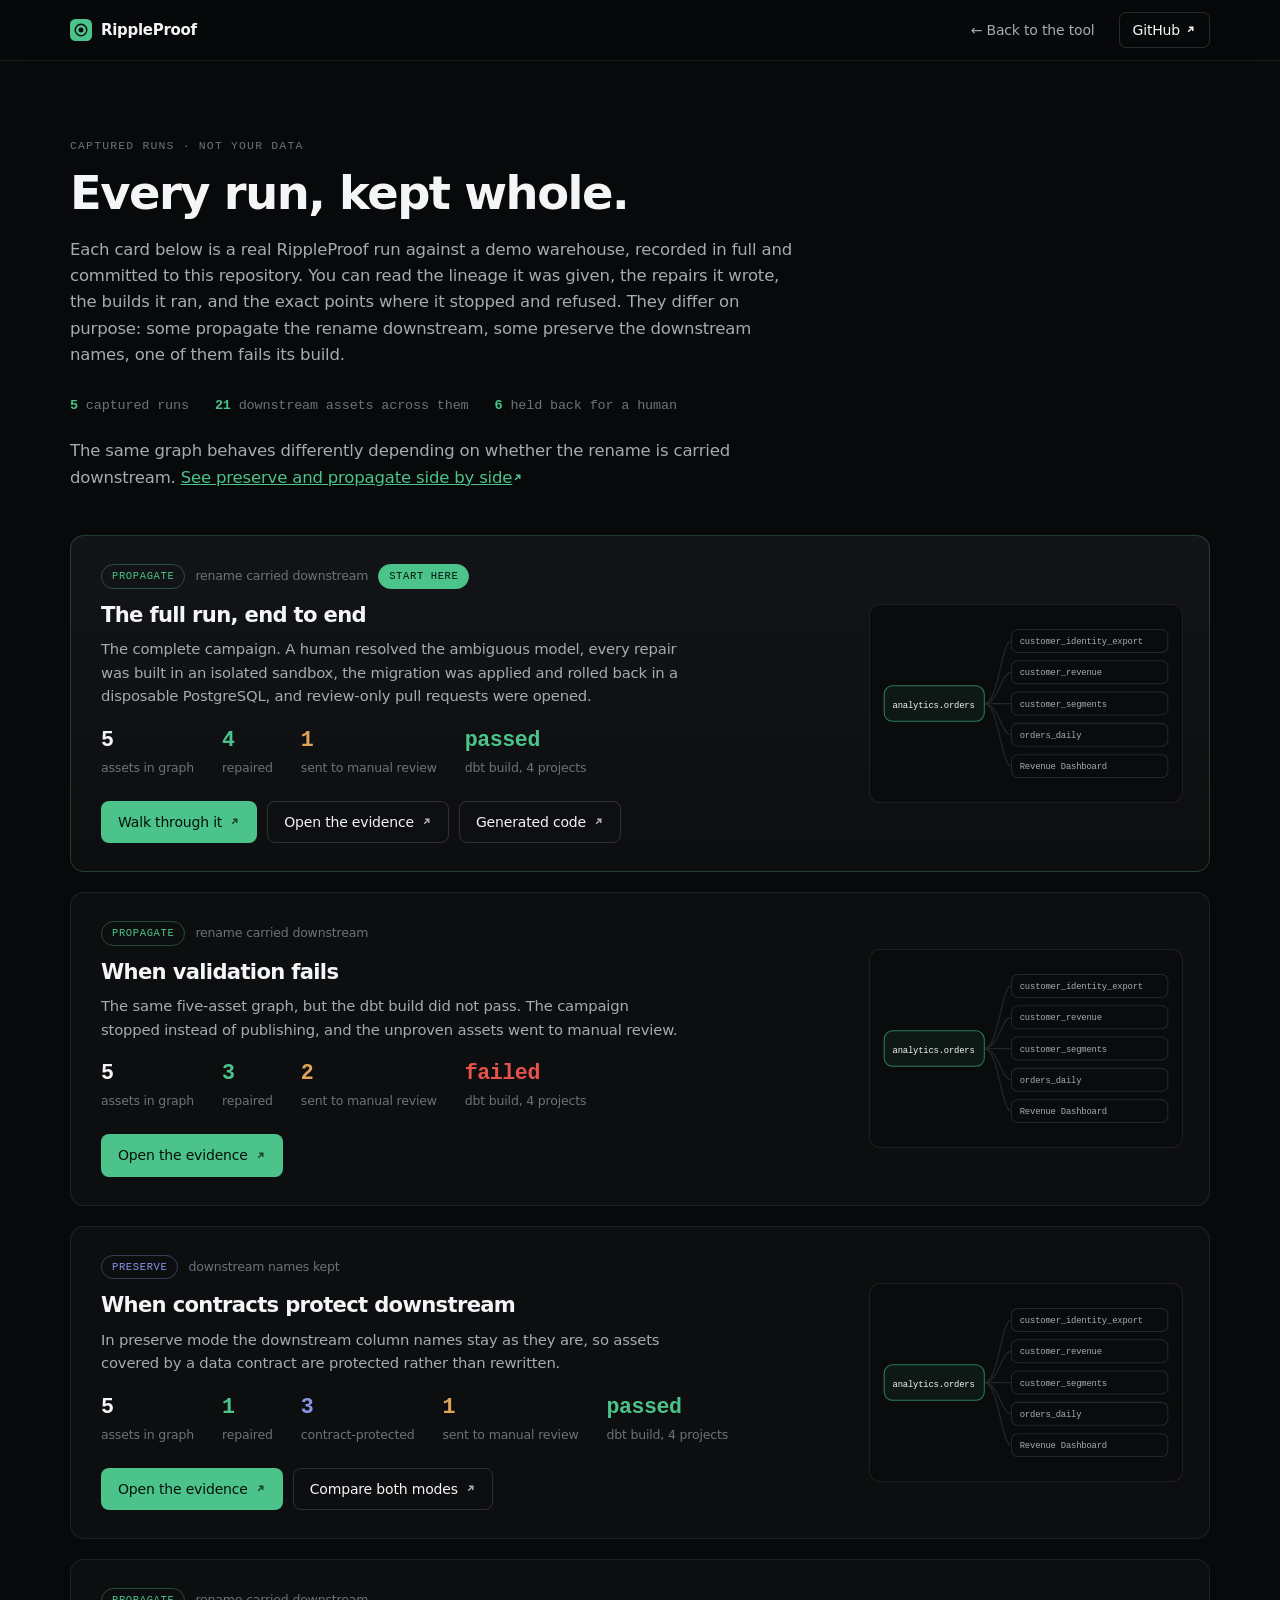
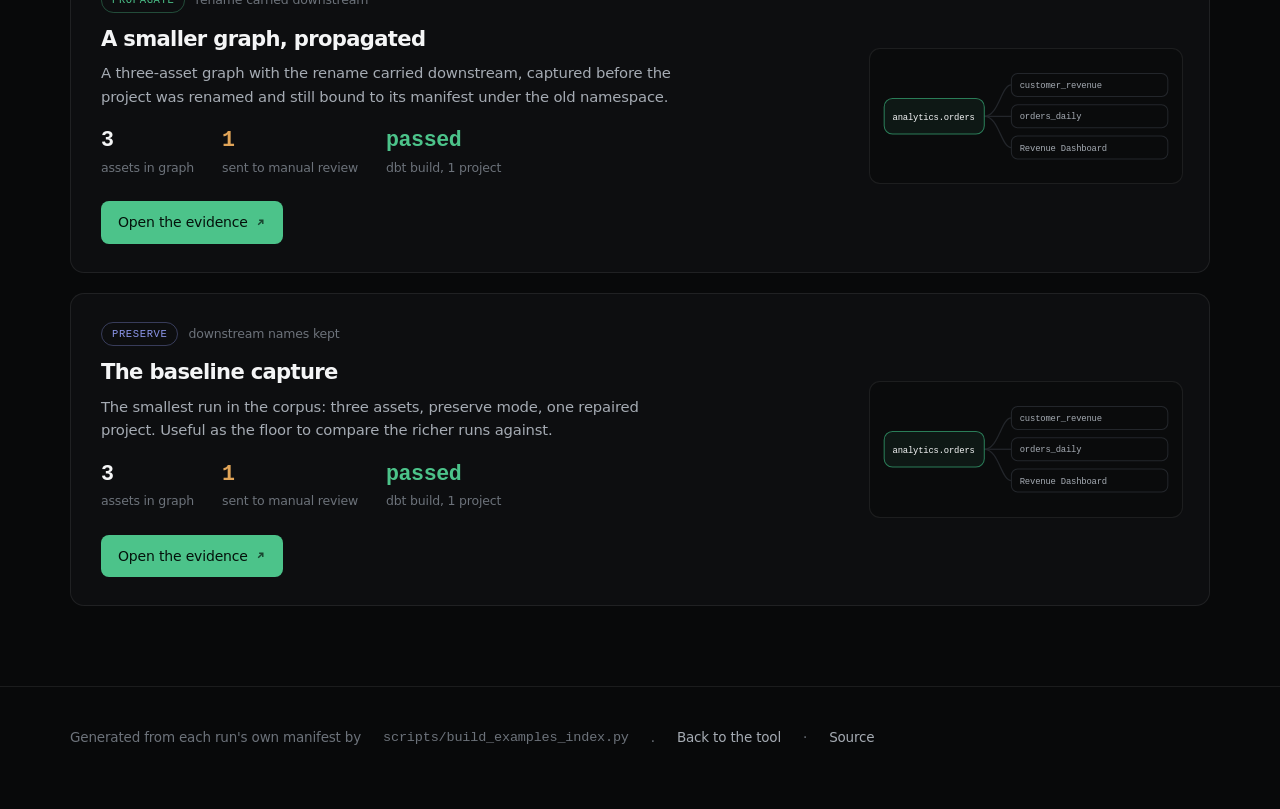
==== commit 78487bf8: "fix: accept pre-rename decision evidence, and stop pages claiming a flow they are not in Two committ" ====
--- a/examples/index.html
+++ b/examples/index.html
@@ -139,10 +139,13 @@
     <h1>Every run, kept whole.</h1>
     <p>Each card below is a real RippleProof run against a demo warehouse, recorded in full and committed to this repository. You can read the lineage it was given, the repairs it wrote, the builds it ran, and the exact points where it stopped and refused. They differ on purpose: some propagate the rename downstream, some preserve the downstream names, one of them fails its build.</p>
     <div class="rollup">
-      <span><b>4</b> captured runs</span>
-      <span><b>18</b> downstream assets across them</span>
-      <span><b>5</b> held back for a human</span>
+      <span><b>5</b> captured runs</span>
+      <span><b>21</b> downstream assets across them</span>
+      <span><b>6</b> held back for a human</span>
     </div>
+    <p class="note" style="margin-top:22px">The same graph behaves differently depending on whether the
+      rename is carried downstream. <a href="richer-graph-review.html" target="_blank" rel="noopener"
+      style="color:var(--mint)">See preserve and propagate side by side<svg width="11" height="11" viewBox="0 0 12 12" fill="none" stroke="currentColor" stroke-width="1.6" aria-hidden="true"><path d="M3.5 8.5l5-5M4.5 3.5h4v4"/></svg></a></p>
   </div>
 
   <div class="wrap grid">
@@ -182,9 +185,22 @@
           <h2>When contracts protect downstream</h2>
           <p>In preserve mode the downstream column names stay as they are, so assets covered by a data contract are protected rather than rewritten.</p>
           <div class="stats"><div class="stat"><b class="">5</b><span>assets in graph</span></div><div class="stat"><b class="ok">1</b><span>repaired</span></div><div class="stat"><b class="held">3</b><span>contract-protected</span></div><div class="stat"><b class="hold">1</b><span>sent to manual review</span></div><div class="stat"><b class="ok">passed</b><span>dbt build, 4 projects</span></div></div>
-          <div class="cta"><a class="btn btn-primary" href="generated-rich-preserve/campaign.html" target="_blank" rel="noopener">Open the evidence<svg width="11" height="11" viewBox="0 0 12 12" fill="none" stroke="currentColor" stroke-width="1.6" aria-hidden="true"><path d="M3.5 8.5l5-5M4.5 3.5h4v4"/></svg></a></div>
+          <div class="cta"><a class="btn btn-primary" href="generated-rich-preserve/campaign.html" target="_blank" rel="noopener">Open the evidence<svg width="11" height="11" viewBox="0 0 12 12" fill="none" stroke="currentColor" stroke-width="1.6" aria-hidden="true"><path d="M3.5 8.5l5-5M4.5 3.5h4v4"/></svg></a><a class="btn btn-ghost" href="richer-graph-review.html" target="_blank" rel="noopener">Compare both modes<svg width="11" height="11" viewBox="0 0 12 12" fill="none" stroke="currentColor" stroke-width="1.6" aria-hidden="true"><path d="M3.5 8.5l5-5M4.5 3.5h4v4"/></svg></a></div>
         </div>
         <div class="card-viz"><svg class="mini" viewBox="0 0 280 166" role="img" aria-label="Lineage for the generated-rich-preserve run: analytics.orders fanning out to 5 downstream assets (1 manual-review, 1 patched, 3 protected, 1 source-change)."><path class="me me-held" pathLength="1" style="--d:0.00s" d="M100 83 C114 83 116 23 126 23"/><path class="me me-held" pathLength="1" style="--d:0.11s" d="M100 83 C114 83 116 53 126 53"/><path class="me me-held" pathLength="1" style="--d:0.22s" d="M100 83 C114 83 116 83 126 83"/><path class="me me-ok" pathLength="1" style="--d:0.33s" d="M100 83 C114 83 116 113 126 113"/><path class="me me-hold" pathLength="1" style="--d:0.44s" d="M100 83 C114 83 116 143 126 143"/><rect class="msrc" x="4" y="66" width="96" height="34" rx="8"/><text class="mtxt msrc-t" x="12" y="87">analytics.orders</text><rect class="mn mn-held" x="126" y="12" width="150" height="22" rx="6" style="--d:0.00s"/><text class="mtxt" x="134" y="26">customer_identity_export</text><rect class="mn mn-held" x="126" y="42" width="150" height="22" rx="6" style="--d:0.11s"/><text class="mtxt" x="134" y="56">customer_revenue</text><rect class="mn mn-held" x="126" y="72" width="150" height="22" rx="6" style="--d:0.22s"/><text class="mtxt" x="134" y="86">customer_segments</text><rect class="mn mn-ok" x="126" y="102" width="150" height="22" rx="6" style="--d:0.33s"/><text class="mtxt" x="134" y="116">orders_daily</text><rect class="mn mn-hold" x="126" y="132" width="150" height="22" rx="6" style="--d:0.44s"/><text class="mtxt" x="134" y="146">Revenue Dashboard</text></svg></div>
+      </article>
+      <article class="card">
+        <div class="card-body">
+          <div class="card-meta">
+            <span class="pill pill-propagate">propagate</span>
+            <span class="meta-note">rename carried downstream</span>
+          </div>
+          <h2>A smaller graph, propagated</h2>
+          <p>A three-asset graph with the rename carried downstream, captured before the project was renamed and still bound to its manifest under the old namespace.</p>
+          <div class="stats"><div class="stat"><b class="">3</b><span>assets in graph</span></div><div class="stat"><b class="hold">1</b><span>sent to manual review</span></div><div class="stat"><b class="ok">passed</b><span>dbt build, 1 project</span></div></div>
+          <div class="cta"><a class="btn btn-primary" href="generated-propagate/campaign.html" target="_blank" rel="noopener">Open the evidence<svg width="11" height="11" viewBox="0 0 12 12" fill="none" stroke="currentColor" stroke-width="1.6" aria-hidden="true"><path d="M3.5 8.5l5-5M4.5 3.5h4v4"/></svg></a></div>
+        </div>
+        <div class="card-viz"><svg class="mini" viewBox="0 0 280 106" role="img" aria-label="Lineage for the generated-propagate run: analytics.orders fanning out to 3 downstream assets (no recorded dispositions)."><path class="me me-idle" pathLength="1" style="--d:0.00s" d="M100 53 C114 53 116 23 126 23"/><path class="me me-idle" pathLength="1" style="--d:0.11s" d="M100 53 C114 53 116 53 126 53"/><path class="me me-idle" pathLength="1" style="--d:0.22s" d="M100 53 C114 53 116 83 126 83"/><rect class="msrc" x="4" y="36" width="96" height="34" rx="8"/><text class="mtxt msrc-t" x="12" y="57">analytics.orders</text><rect class="mn mn-idle" x="126" y="12" width="150" height="22" rx="6" style="--d:0.00s"/><text class="mtxt" x="134" y="26">customer_revenue</text><rect class="mn mn-idle" x="126" y="42" width="150" height="22" rx="6" style="--d:0.11s"/><text class="mtxt" x="134" y="56">orders_daily</text><rect class="mn mn-idle" x="126" y="72" width="150" height="22" rx="6" style="--d:0.22s"/><text class="mtxt" x="134" y="86">Revenue Dashboard</text></svg></div>
       </article>
       <article class="card">
         <div class="card-body">
